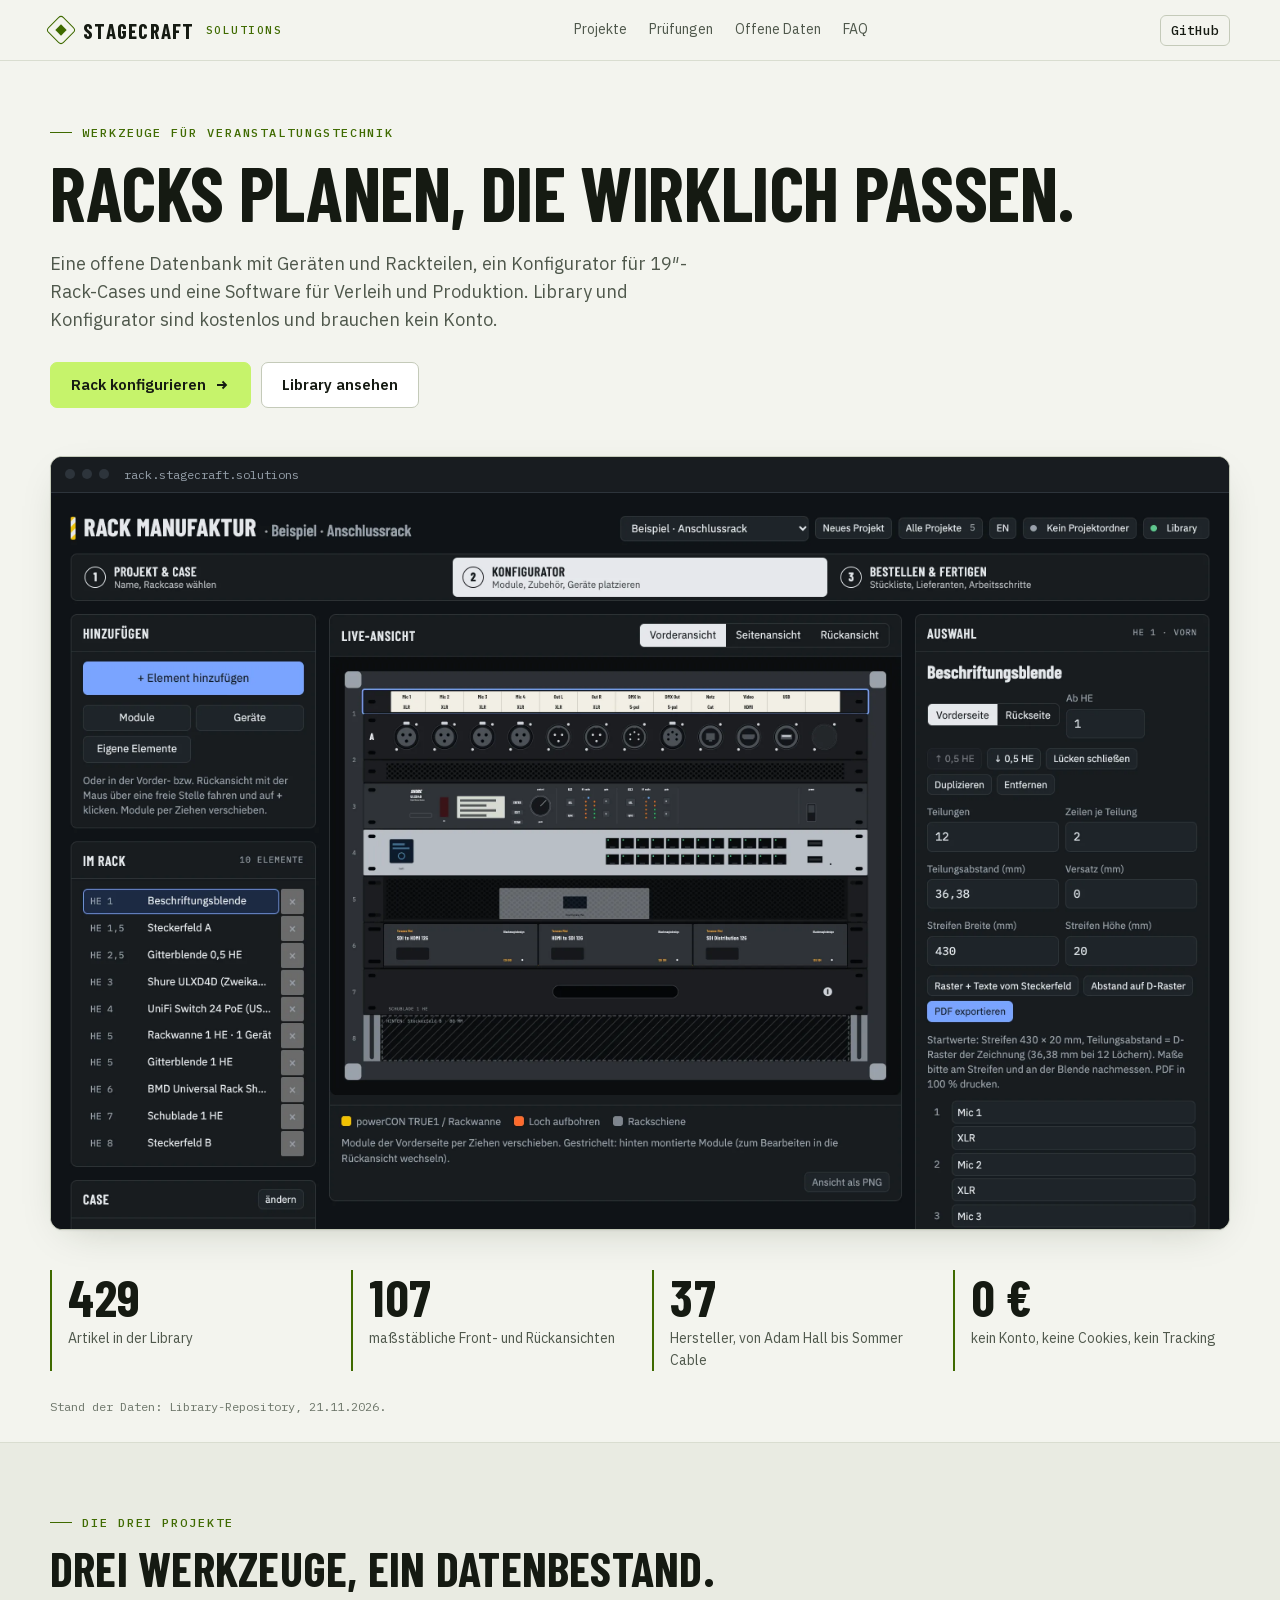
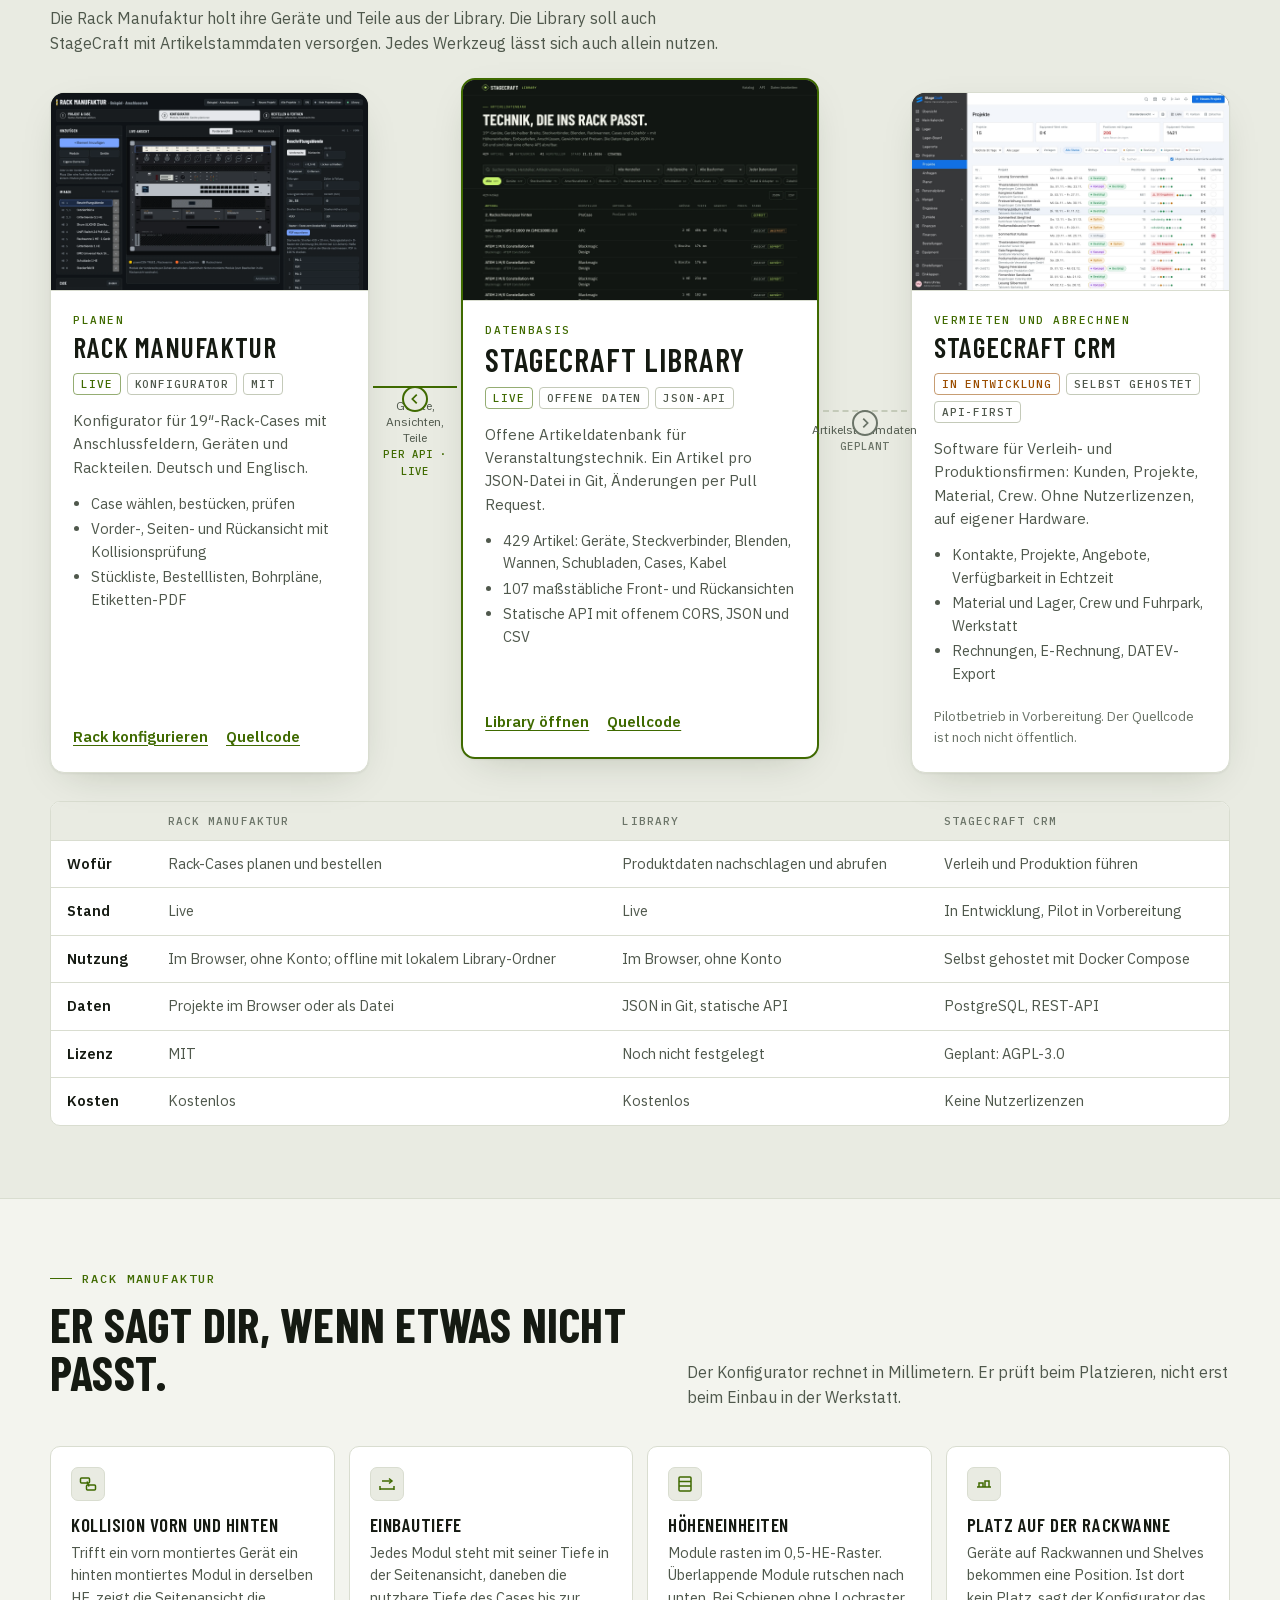
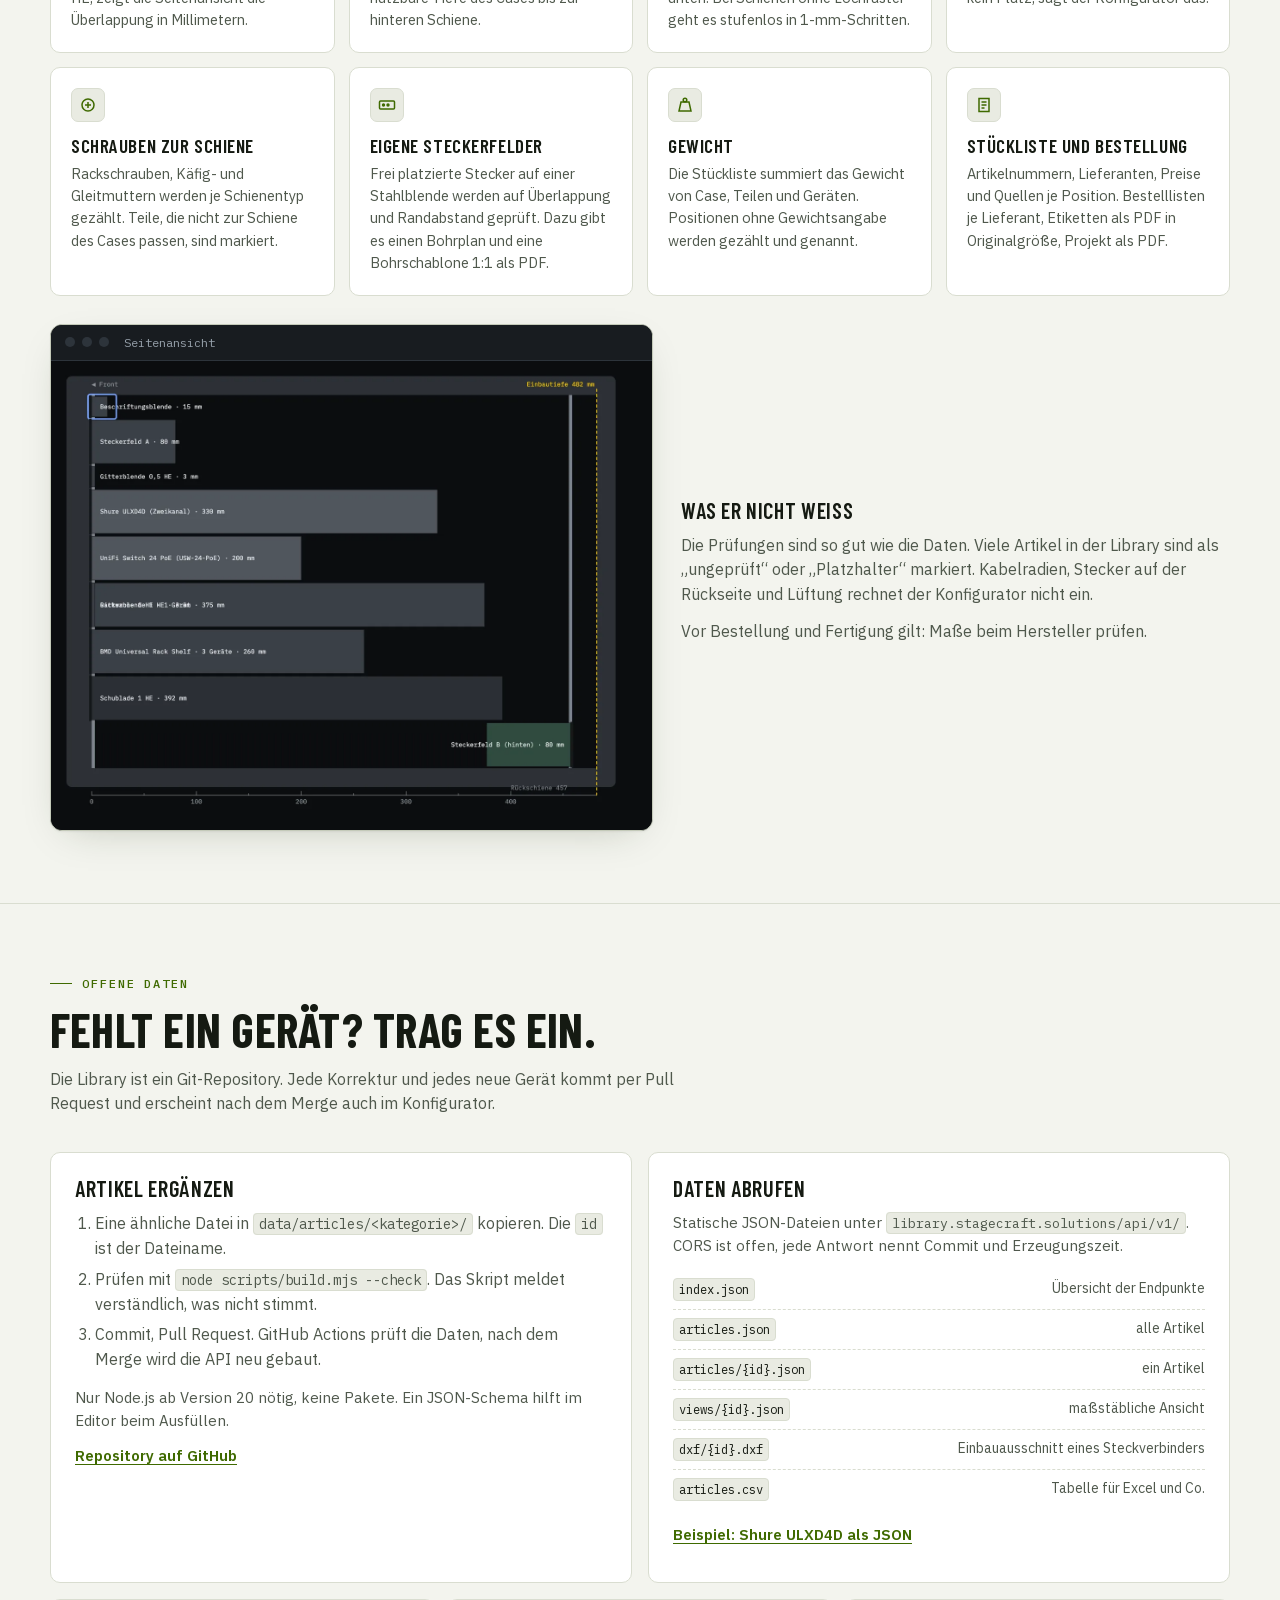
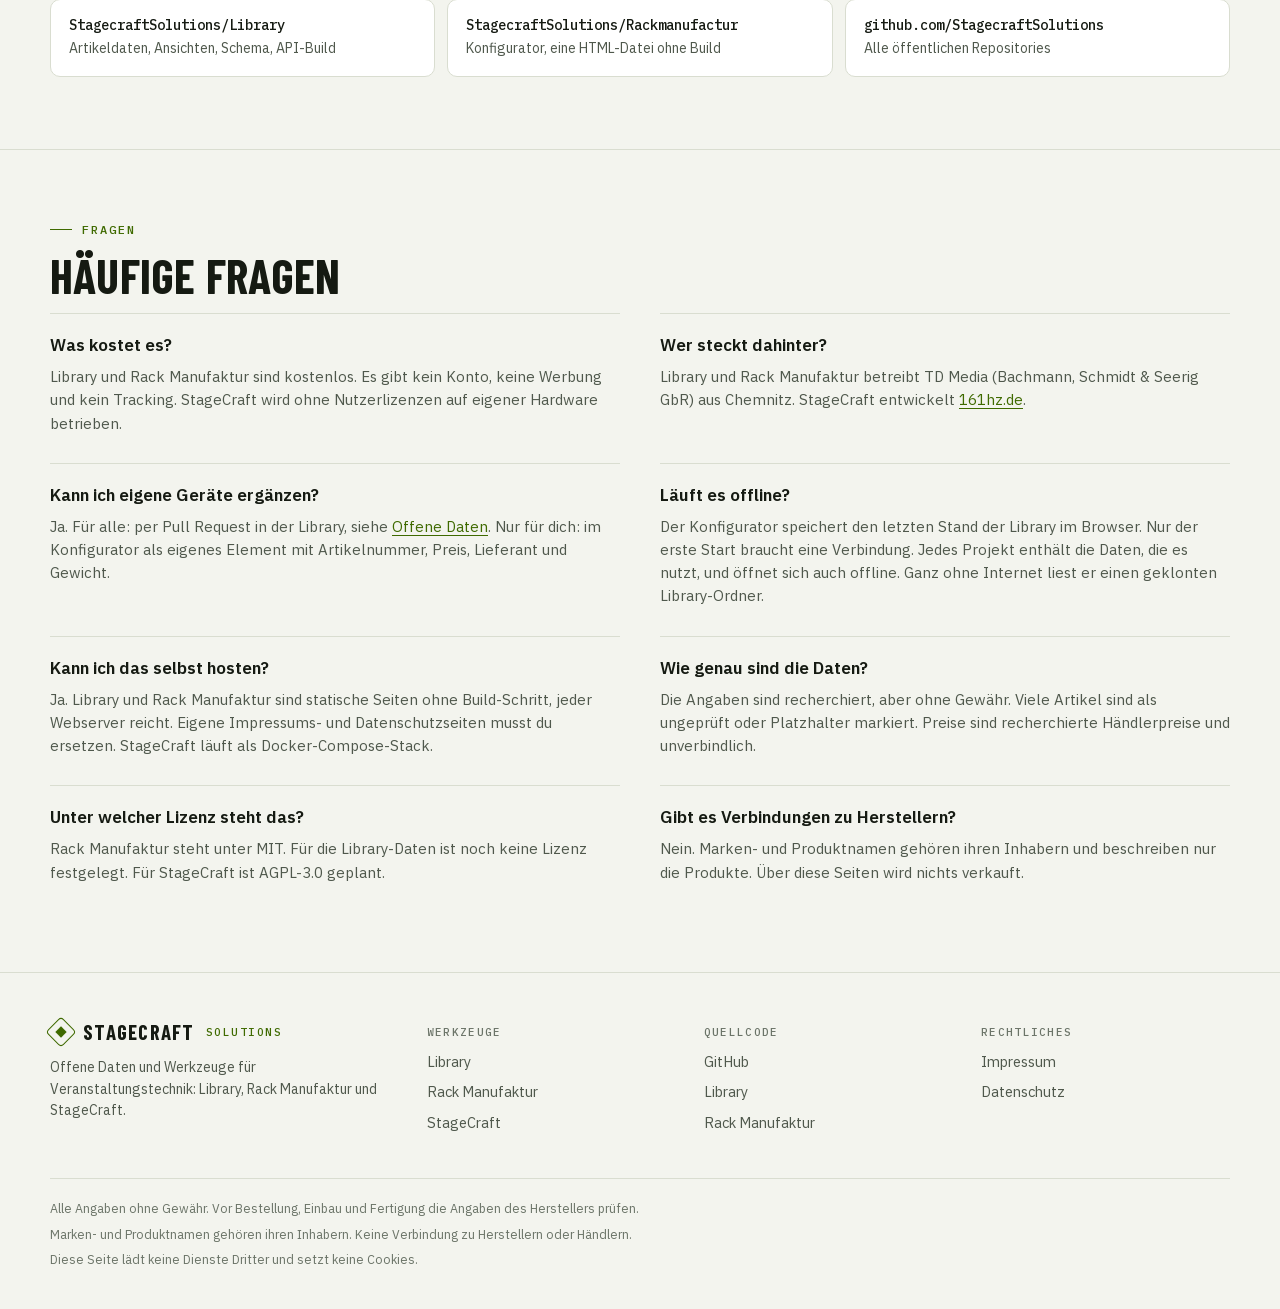
==== public/index.html @ f23de53c "Projekte prominent: Rack Manufaktur → Library → StageCraft CRM Die drei Projekte stehen direkt unter" ====
<!doctype html>
<html lang="de">
<head>
<meta charset="utf-8">
<meta name="viewport" content="width=device-width, initial-scale=1">
<meta name="robots" content="noindex">
<meta name="description" content="Stagecraft Solutions: eine offene Artikeldatenbank für Veranstaltungstechnik, ein Konfigurator für 19″-Rack-Cases und eine Software für Verleih- und Produktionsfirmen.">
<meta name="theme-color" content="#111512" media="(prefers-color-scheme: dark)">
<meta name="theme-color" content="#f3f4ee" media="(prefers-color-scheme: light)">
<title>Stagecraft Solutions</title>
<link rel="icon" href="assets/img/favicon.svg" type="image/svg+xml">
<link rel="stylesheet" href="assets/fonts/fonts.css">
<style>
:root{
  --bg:#f3f4ee;--panel:#ffffff;--panel2:#e9ebe2;--line:#d9ddd0;--line2:#c4cab9;
  --text:#151a12;--muted:#4f584c;--faint:#6b7468;
  --lime:#c6f36b;--lime-ink:#151a12;--accent:#3f6a00;--orange:#9a4d00;--ok:#3f6a00;--blue:#1d5bd0;
  --shadow:0 1px 2px #0000000d,0 12px 40px -18px #1a2a0a40;
  --body:"IBM Plex Sans",system-ui,-apple-system,"Segoe UI",sans-serif;
  --display:"Barlow Condensed","Arial Narrow",Impact,sans-serif;
  --mono:"IBM Plex Mono",ui-monospace,"SF Mono",Menlo,monospace;
  color-scheme:light;
}
@media (prefers-color-scheme:dark){
  :root{
    --bg:#111512;--panel:#181d19;--panel2:#1f261f;--line:#2c352d;--line2:#3a463b;
    --text:#f1f2e9;--muted:#a7b0a4;--faint:#8a9587;
    --accent:#c6f36b;--orange:#f1a35b;--blue:#79a4ff;
    --shadow:0 1px 2px #0000004d,0 20px 60px -24px #000000b3;
    color-scheme:dark;
  }
}
*{box-sizing:border-box}
html{scroll-padding-top:76px;-webkit-text-size-adjust:100%}
body{margin:0;background:var(--bg);color:var(--text);font:16px/1.55 var(--body);-webkit-font-smoothing:antialiased;overflow-x:hidden}
a{color:inherit}
img{max-width:100%;height:auto;display:block}
:focus-visible{outline:2px solid var(--accent);outline-offset:3px;border-radius:3px}
.wrap{width:min(1180px,calc(100% - 32px));margin-inline:auto}
.skip{position:absolute;left:-999px;top:8px;background:var(--lime);color:var(--lime-ink);padding:8px 12px;border-radius:6px;z-index:50}
.skip:focus{left:16px}

/* Kopf */
.top{position:sticky;top:0;z-index:20;background:color-mix(in srgb,var(--bg) 90%,transparent);backdrop-filter:blur(8px);-webkit-backdrop-filter:blur(8px);border-bottom:1px solid var(--line)}
.top .wrap{height:60px;display:flex;align-items:center;justify-content:space-between;gap:16px}
.logo{display:flex;align-items:center;gap:11px;font:700 21px/1 var(--display);letter-spacing:.06em;text-transform:uppercase;text-decoration:none;white-space:nowrap}
.logo small{font:500 11px var(--mono);letter-spacing:.14em;color:var(--accent)}
.mark{width:22px;height:22px;border:1.5px solid var(--accent);display:grid;place-items:center;transform:rotate(45deg);border-radius:4px;flex:none}
.mark:after{content:"";width:8px;height:8px;background:var(--accent)}
.top nav{display:flex;gap:22px;font-size:14px;color:var(--muted)}
.top nav a{text-decoration:none}
.top nav a:hover{color:var(--text)}
.top .gh{font:500 13px var(--mono);border:1px solid var(--line2);border-radius:6px;padding:6px 10px;text-decoration:none;white-space:nowrap}
.top .gh:hover{border-color:var(--accent)}
@media (max-width:900px){.top nav{display:none}}
@media (max-width:420px){.top .logo{font-size:18px;gap:9px}.top .logo small{font-size:10px;letter-spacing:.1em}.top .gh{padding:5px 8px}}

/* Allgemein */
section{padding:72px 0;border-bottom:1px solid var(--line)}
.eyebrow{font:500 12px var(--mono);letter-spacing:.16em;text-transform:uppercase;color:var(--accent);display:flex;align-items:center;gap:10px;margin:0 0 14px}
.eyebrow:before{content:"";width:22px;height:1px;background:currentColor}
h1,h2,h3{font-family:var(--display);text-transform:uppercase;line-height:1;margin:0}
h1{font-weight:700;font-size:clamp(42px,7vw,76px);letter-spacing:-.005em}
h2{font-weight:700;font-size:clamp(32px,4.4vw,48px);letter-spacing:.005em;margin-bottom:14px}
h3{font-weight:600;font-size:22px;letter-spacing:.03em}
.lead{color:var(--muted);font-size:18px;max-width:640px;margin:0}
.sub{color:var(--muted);max-width:680px;margin:0 0 36px}
.btns{display:flex;flex-wrap:wrap;gap:10px;margin-top:28px}
.btn{display:inline-flex;align-items:center;justify-content:center;gap:8px;min-height:46px;padding:0 20px;border-radius:7px;border:1px solid var(--line2);text-decoration:none;font-weight:600;font-size:15px;background:var(--panel)}
.btn:hover{border-color:var(--accent)}
.btn.primary{background:var(--lime);border-color:var(--lime);color:var(--lime-ink)}
.btn.primary:hover{filter:brightness(1.05)}
.btn svg{flex:none}
code,.mono{font-family:var(--mono);font-size:.88em}
code{background:var(--panel2);border:1px solid var(--line);border-radius:4px;padding:1px 5px;overflow-wrap:anywhere}

/* Hero */
.hero{padding:64px 0 0;border-bottom:0}
.hero .lead{margin-top:20px}
.shot{margin:48px 0 0;border:1px solid var(--line2);border-radius:12px;overflow:hidden;background:#101316;box-shadow:var(--shadow)}
.shot .bar{display:flex;align-items:center;gap:7px;padding:10px 14px;background:#181c20;border-bottom:1px solid #2d343b;font:12px var(--mono);color:#97a1ab}
.shot .bar i{width:10px;height:10px;border-radius:50%;background:#2d343b;flex:none}
.shot .bar span{margin-left:8px;overflow:hidden;text-overflow:ellipsis;white-space:nowrap}
figcaption{font-size:13px;color:var(--faint);margin-top:10px}

/* Kennzahlen */
.stats{padding:0;border-bottom:1px solid var(--line)}
.stats ul{list-style:none;margin:0;padding:40px 0;display:grid;grid-template-columns:repeat(4,1fr);gap:24px}
.stats li{border-left:2px solid var(--accent);padding-left:16px}
.stats b{display:block;font:700 clamp(36px,5vw,52px)/1 var(--display);letter-spacing:.01em}
.stats span{display:block;color:var(--muted);font-size:14px;margin-top:6px}
.stats .src{font:12px var(--mono);color:var(--faint);padding-bottom:28px;margin:-12px 0 0}
@media (max-width:760px){.stats ul{grid-template-columns:repeat(2,1fr);gap:28px 20px}}

/* Prüfungen */
.checks-head{display:grid;grid-template-columns:1.1fr 1fr;gap:40px;align-items:end;margin-bottom:36px}
.checks-head .sub{margin:0}
.grid{display:grid;grid-template-columns:repeat(4,1fr);gap:14px}
.card{background:var(--panel);border:1px solid var(--line);border-radius:10px;padding:20px}
.card .ic{width:34px;height:34px;border-radius:7px;background:var(--panel2);border:1px solid var(--line);display:grid;place-items:center;color:var(--accent);margin-bottom:14px}
.card h3{font-size:19px;margin-bottom:8px}
.card p{color:var(--muted);font-size:14.5px;margin:0}
.side{margin-top:28px;display:grid;grid-template-columns:1.1fr 1fr;gap:28px;align-items:center}
.side .shot{margin:0}
.side h3{margin-bottom:12px}
.side p{color:var(--muted);margin:0 0 12px}
@media (max-width:1000px){.grid{grid-template-columns:repeat(2,1fr)}.checks-head,.side{grid-template-columns:1fr;gap:16px}}
@media (max-width:520px){.grid{grid-template-columns:1fr}}

/* Projekte: Rack Manufaktur → Library → StageCraft */
.flowsec{background:var(--panel2)}
.flow{display:grid;grid-template-columns:1fr 92px 1.12fr 92px 1fr;align-items:stretch;margin-top:8px}
.node{background:var(--panel);border:1px solid var(--line);border-radius:14px;overflow:hidden;display:flex;flex-direction:column;box-shadow:var(--shadow)}
.node.hub{border:2px solid var(--accent);transform:translateY(-14px)}
.node .img{aspect-ratio:16/10;background:#101316;border-bottom:1px solid var(--line);overflow:hidden}
.node .img img{width:100%;height:100%;object-fit:cover;object-position:left top}
.node .body{padding:22px 22px 24px;display:flex;flex-direction:column;flex:1}
.node .role{font:500 11px var(--mono);letter-spacing:.14em;text-transform:uppercase;color:var(--accent);margin:0 0 6px}
.node h3{font-size:28px;margin-bottom:12px}
.node.hub h3{font-size:32px}
.tags{display:flex;flex-wrap:wrap;gap:6px;margin-bottom:14px}
.tag{font:500 11px var(--mono);letter-spacing:.08em;text-transform:uppercase;border:1px solid var(--line2);border-radius:4px;padding:3px 7px;color:var(--muted)}
.tag.live{color:var(--ok);border-color:color-mix(in srgb,var(--ok) 55%,transparent)}
.tag.dev{color:var(--orange);border-color:color-mix(in srgb,var(--orange) 55%,transparent)}
.node p{color:var(--muted);margin:0 0 14px;font-size:15px}
.node ul{margin:0 0 18px;padding-left:18px;color:var(--muted);font-size:14.5px}
.node ul li{margin-bottom:3px}
.node .links{margin-top:auto;display:flex;flex-wrap:wrap;gap:8px 18px;font-weight:600;font-size:15px}
.node .links a{color:var(--accent);text-underline-offset:3px}
.node .note{font-size:13.5px;color:var(--faint);margin:auto 0 0}
.link{position:relative;display:flex;flex-direction:column;align-items:center;justify-content:center;gap:10px;padding:0 4px;text-align:center}
.link .line{position:relative;width:100%;height:2px;background:var(--accent);display:grid;place-items:center}
.link.planned .line{background:none;border-top:2px dashed var(--line2)}
.link .line svg{background:var(--panel2);color:var(--accent);border:2px solid currentColor;border-radius:50%;width:26px;height:26px;padding:4px;box-sizing:border-box}
.link.planned .line svg{color:var(--faint);margin-top:-2px}
.link .lbl{font:12px/1.35 var(--body);color:var(--muted)}
.link .lbl b{font:500 10.5px var(--mono);letter-spacing:.1em;text-transform:uppercase;color:var(--accent)}
.link.planned .lbl b{color:var(--faint)}
@media (max-width:1060px){
  .flow{grid-template-columns:1fr;max-width:620px;margin-inline:auto}
  .node.hub{transform:none}
  .link{flex-direction:row;padding:14px 0;gap:14px}
  .link .line{width:2px;height:44px;flex:none}
  .link.planned .line{border-top:0;border-left:2px dashed var(--line2)}
  .link .line svg{transform:rotate(90deg)}
  .link.planned .line svg{margin:0 0 0 -2px}
  .link .lbl br{display:none}
}

/* Vergleich */
.tablewrap{margin-top:28px;overflow-x:auto;border:1px solid var(--line);border-radius:10px;background:var(--panel)}
table{width:100%;border-collapse:collapse;font-size:14.5px;min-width:640px}
th,td{text-align:left;padding:12px 16px;border-bottom:1px solid var(--line);vertical-align:top}
thead th{font:500 11px var(--mono);text-transform:uppercase;letter-spacing:.1em;color:var(--faint);background:var(--panel2)}
tbody th{font-weight:600;white-space:nowrap}
tbody tr:last-child>*{border-bottom:0}
td{color:var(--muted)}

/* Offene Daten */
.open{display:grid;grid-template-columns:1fr 1fr;gap:16px}
.open .card{padding:24px}
.open h3{font-size:22px;margin-bottom:12px}
.open ol{margin:0 0 14px;padding-left:20px;color:var(--muted)}
.open ol li{margin-bottom:6px}
.api{list-style:none;margin:0 0 14px;padding:0;font-size:14px}
.api li{display:flex;gap:12px;justify-content:space-between;border-bottom:1px dashed var(--line);padding:8px 0;flex-wrap:wrap}
.api li:last-child{border-bottom:0}
.api span{color:var(--muted)}
.open .card>p{color:var(--muted);margin:0 0 12px;font-size:15px}
.open a{color:var(--accent);text-underline-offset:3px;font-weight:600}
.repos{margin-top:16px;display:grid;grid-template-columns:repeat(3,1fr);gap:12px}
.repo{display:flex;flex-direction:column;gap:4px;background:var(--panel);border:1px solid var(--line);border-radius:10px;padding:16px 18px;text-decoration:none}
.repo:hover{border-color:var(--accent)}
.repo b{font:500 14px var(--mono);overflow-wrap:anywhere}
.repo span{color:var(--muted);font-size:14px}
@media (max-width:860px){.open,.repos{grid-template-columns:1fr}}

/* FAQ */
.faq{display:grid;grid-template-columns:1fr 1fr;gap:12px 40px}
.faq div{border-top:1px solid var(--line);padding:20px 0 6px}
.faq h3{font:600 17px/1.35 var(--body);text-transform:none;letter-spacing:0;margin-bottom:8px}
.faq p{color:var(--muted);margin:0 0 10px;font-size:15px}
.faq a{color:var(--accent);text-underline-offset:3px}
@media (max-width:760px){.faq{grid-template-columns:1fr}}

/* Fuß */
footer{padding:48px 0 40px}
.foot{display:grid;grid-template-columns:1.4fr 1fr 1fr 1fr;gap:28px}
.foot p{color:var(--muted);font-size:14px;margin:14px 0 0;max-width:340px}
.foot h4{font:500 11px var(--mono);letter-spacing:.12em;text-transform:uppercase;color:var(--faint);margin:4px 0 12px}
.foot ul{list-style:none;margin:0;padding:0;font-size:14.5px}
.foot li{margin-bottom:8px}
.foot ul a{text-decoration:none;color:var(--muted)}
.foot ul a:hover{color:var(--text);text-decoration:underline}
.fine{margin-top:36px;padding-top:20px;border-top:1px solid var(--line);font-size:12.5px;color:var(--faint);display:grid;gap:6px}
.fine p{margin:0}
@media (max-width:760px){.foot{grid-template-columns:1fr 1fr}.foot>div:first-child{grid-column:1/-1}}
</style>
</head>
<body>
<a class="skip" href="#inhalt">Zum Inhalt</a>

<header class="top">
  <div class="wrap">
    <a class="logo" href="./" aria-label="Stagecraft Solutions, Startseite"><span class="mark" aria-hidden="true"></span>Stagecraft <small>Solutions</small></a>
    <nav aria-label="Abschnitte">
      <a href="#projekte">Projekte</a>
      <a href="#pruefungen">Prüfungen</a>
      <a href="#offen">Offene Daten</a>
      <a href="#faq">FAQ</a>
    </nav>
    <a class="gh" href="https://github.com/StagecraftSolutions" rel="noopener">GitHub</a>
  </div>
</header>

<main id="inhalt">

<!-- 1 · Hero -->
<section class="hero" aria-labelledby="hero-h">
  <div class="wrap">
    <p class="eyebrow">Werkzeuge für Veranstaltungstechnik</p>
    <h1 id="hero-h">Racks planen, die wirklich passen.</h1>
    <p class="lead">Eine offene Datenbank mit Geräten und Rackteilen, ein Konfigurator für 19″-Rack-Cases und eine Software für Verleih und Produktion. Library und Konfigurator sind kostenlos und brauchen kein Konto.</p>
    <div class="btns">
      <a class="btn primary" href="https://rack.stagecraft.solutions/">Rack konfigurieren
        <svg width="16" height="16" viewBox="0 0 16 16" aria-hidden="true"><path d="M3 8h9M8.5 4.5 12 8l-3.5 3.5" fill="none" stroke="currentColor" stroke-width="1.8"/></svg></a>
      <a class="btn" href="https://library.stagecraft.solutions/">Library ansehen</a>
    </div>
    <figure class="shot">
      <div class="bar" aria-hidden="true"><i></i><i></i><i></i><span>rack.stagecraft.solutions</span></div>
      <img src="assets/img/rack-manufaktur-konfigurator.webp" width="2880" height="1800"
        alt="Rack Manufaktur im Konfigurator: Vorderansicht eines 8-HE-Racks mit Beschriftungsblende, Steckerfeld mit XLR- und Netzwerkbuchsen, Shure-Funkempfänger, UniFi-Switch, Rackwanne, drei Blackmagic-Konvertern und Schublade. Links die Liste der Elemente, rechts die Einstellungen der Beschriftungsblende.">
    </figure>
  </div>
</section>

<!-- 2 · Kennzahlen -->
<section class="stats" aria-label="Kennzahlen">
  <div class="wrap">
    <ul>
      <li><b>429</b><span>Artikel in der Library</span></li>
      <li><b>107</b><span>maßstäbliche Front- und Rückansichten</span></li>
      <li><b>37</b><span>Hersteller, von Adam Hall bis Sommer Cable</span></li>
      <li><b>0&nbsp;€</b><span>kein Konto, keine Cookies, kein Tracking</span></li>
    </ul>
    <p class="src">Stand der Daten: Library-Repository, 21.11.2026.</p>
  </div>
</section>

<!-- 3 · Die drei Projekte -->
<section id="projekte" class="flowsec" aria-labelledby="pj-h">
  <div class="wrap">
    <p class="eyebrow">Die drei Projekte</p>
    <h2 id="pj-h">Drei Werkzeuge, ein Datenbestand.</h2>
    <p class="sub">Die Rack Manufaktur holt ihre Geräte und Teile aus der Library. Die Library soll auch StageCraft mit Artikelstammdaten versorgen. Jedes Werkzeug lässt sich auch allein nutzen.</p>

    <div class="flow">
      <article class="node">
        <div class="img"><img src="assets/img/rack-manufaktur-konfigurator.webp" width="2880" height="1800" loading="lazy" alt="Rack Manufaktur: Konfigurator mit Vorderansicht eines bestückten Racks."></div>
        <div class="body">
          <p class="role">Planen</p>
          <h3>Rack Manufaktur</h3>
          <div class="tags"><span class="tag live">Live</span><span class="tag">Konfigurator</span><span class="tag">MIT</span></div>
          <p>Konfigurator für 19″-Rack-Cases mit Anschlussfeldern, Geräten und Rackteilen. Deutsch und Englisch.</p>
          <ul>
            <li>Case wählen, bestücken, prüfen</li>
            <li>Vorder-, Seiten- und Rückansicht mit Kollisionsprüfung</li>
            <li>Stückliste, Bestelllisten, Bohrpläne, Etiketten-PDF</li>
          </ul>
          <div class="links"><a href="https://rack.stagecraft.solutions/">Rack konfigurieren</a><a href="https://github.com/StagecraftSolutions/Rackmanufactur" rel="noopener">Quellcode</a></div>
        </div>
      </article>

      <div class="link live" aria-label="Verbindung: Library liefert Geräte, Ansichten und Teile per API an die Rack Manufaktur, live">
        <span class="line" aria-hidden="true"><svg viewBox="0 0 16 16" width="14" height="14"><path d="M10 3 5 8l5 5" fill="none" stroke="currentColor" stroke-width="2"/></svg></span>
        <span class="lbl">Geräte, Ansichten, Teile<br><b>per API · live</b></span>
      </div>

      <article class="node hub">
        <div class="img"><img src="assets/img/library-katalog.webp" width="2880" height="1800" loading="lazy" alt="Katalogseite der Stagecraft Library mit Suchfeld, Filtern nach Hersteller und Kategorie und einer Tabelle mit Artikeln, Maßen und Prüfstatus."></div>
        <div class="body">
          <p class="role">Datenbasis</p>
          <h3>Stagecraft Library</h3>
          <div class="tags"><span class="tag live">Live</span><span class="tag">Offene Daten</span><span class="tag">JSON-API</span></div>
          <p>Offene Artikeldatenbank für Veranstaltungstechnik. Ein Artikel pro JSON-Datei in Git, Änderungen per Pull Request.</p>
          <ul>
            <li>429 Artikel: Geräte, Steckverbinder, Blenden, Wannen, Schubladen, Cases, Kabel</li>
            <li>107 maßstäbliche Front- und Rückansichten</li>
            <li>Statische API mit offenem CORS, JSON und CSV</li>
          </ul>
          <div class="links"><a href="https://library.stagecraft.solutions/">Library öffnen</a><a href="https://github.com/StagecraftSolutions/Library" rel="noopener">Quellcode</a></div>
        </div>
      </article>

      <div class="link planned" aria-label="Verbindung: Library soll StageCraft mit Artikelstammdaten versorgen, geplant">
        <span class="line" aria-hidden="true"><svg viewBox="0 0 16 16" width="14" height="14"><path d="M6 3l5 5-5 5" fill="none" stroke="currentColor" stroke-width="2"/></svg></span>
        <span class="lbl">Artikelstammdaten<br><b>geplant</b></span>
      </div>

      <article class="node" id="stagecraft">
        <div class="img"><img src="assets/img/stagecraft-projekte.jpg" width="1440" height="900" loading="lazy" alt="StageCraft: Projektliste mit Status, Zeitraum, Fortschritt in sechs Bereichen und Engpass-Hinweisen."></div>
        <div class="body">
          <p class="role">Vermieten und abrechnen</p>
          <h3>StageCraft CRM</h3>
          <div class="tags"><span class="tag dev">In Entwicklung</span><span class="tag">Selbst gehostet</span><span class="tag">API-first</span></div>
          <p>Software für Verleih- und Produktionsfirmen: Kunden, Projekte, Material, Crew. Ohne Nutzerlizenzen, auf eigener Hardware.</p>
          <ul>
            <li>Kontakte, Projekte, Angebote, Verfügbarkeit in Echtzeit</li>
            <li>Material und Lager, Crew und Fuhrpark, Werkstatt</li>
            <li>Rechnungen, E-Rechnung, DATEV-Export</li>
          </ul>
          <p class="note">Pilotbetrieb in Vorbereitung. Der Quellcode ist noch nicht öffentlich.</p>
        </div>
      </article>
    </div>

    <div class="tablewrap">
      <table>
        <caption class="sr" style="position:absolute;left:-9999px">Die drei Projekte im Vergleich</caption>
        <thead><tr><th scope="col"></th><th scope="col">Rack Manufaktur</th><th scope="col">Library</th><th scope="col">StageCraft CRM</th></tr></thead>
        <tbody>
          <tr><th scope="row">Wofür</th><td>Rack-Cases planen und bestellen</td><td>Produktdaten nachschlagen und abrufen</td><td>Verleih und Produktion führen</td></tr>
          <tr><th scope="row">Stand</th><td>Live</td><td>Live</td><td>In Entwicklung, Pilot in Vorbereitung</td></tr>
          <tr><th scope="row">Nutzung</th><td>Im Browser, ohne Konto; offline mit lokalem Library-Ordner</td><td>Im Browser, ohne Konto</td><td>Selbst gehostet mit Docker Compose</td></tr>
          <tr><th scope="row">Daten</th><td>Projekte im Browser oder als Datei</td><td>JSON in Git, statische API</td><td>PostgreSQL, REST-API</td></tr>
          <tr><th scope="row">Lizenz</th><td>MIT</td><td>Noch nicht festgelegt</td><td>Geplant: AGPL-3.0</td></tr>
          <tr><th scope="row">Kosten</th><td>Kostenlos</td><td>Kostenlos</td><td>Keine Nutzerlizenzen</td></tr>
        </tbody>
      </table>
    </div>
  </div>
</section>


<!-- 4 · Prüfungen -->
<section id="pruefungen" aria-labelledby="pr-h">
  <div class="wrap">
    <div class="checks-head">
      <div>
        <p class="eyebrow">Rack Manufaktur</p>
        <h2 id="pr-h">Er sagt dir, wenn etwas nicht passt.</h2>
      </div>
      <p class="sub">Der Konfigurator rechnet in Millimetern. Er prüft beim Platzieren, nicht erst beim Einbau in der Werkstatt.</p>
    </div>
    <div class="grid">
      <article class="card">
        <div class="ic" aria-hidden="true"><svg width="18" height="18" viewBox="0 0 18 18"><rect x="1.5" y="3" width="9" height="5" rx="1" fill="none" stroke="currentColor" stroke-width="1.5"/><rect x="7.5" y="10" width="9" height="5" rx="1" fill="none" stroke="currentColor" stroke-width="1.5"/><path d="M8 6.5 10 11.5" stroke="currentColor" stroke-width="1.5"/></svg></div>
        <h3>Kollision vorn und hinten</h3>
        <p>Trifft ein vorn montiertes Gerät ein hinten montiertes Modul in derselben HE, zeigt die Seitenansicht die Überlappung in Millimetern.</p>
      </article>
      <article class="card">
        <div class="ic" aria-hidden="true"><svg width="18" height="18" viewBox="0 0 18 18"><path d="M2 14h14M2 11V15M16 11v4M4 6h10" stroke="currentColor" stroke-width="1.5" fill="none"/><path d="M11 3.5 14 6l-3 2.5" fill="none" stroke="currentColor" stroke-width="1.5"/></svg></div>
        <h3>Einbautiefe</h3>
        <p>Jedes Modul steht mit seiner Tiefe in der Seitenansicht, daneben die nutzbare Tiefe des Cases bis zur hinteren Schiene.</p>
      </article>
      <article class="card">
        <div class="ic" aria-hidden="true"><svg width="18" height="18" viewBox="0 0 18 18"><rect x="3" y="2" width="12" height="14" rx="1" fill="none" stroke="currentColor" stroke-width="1.5"/><path d="M3 6.5h12M3 11h12" stroke="currentColor" stroke-width="1.5"/></svg></div>
        <h3>Höheneinheiten</h3>
        <p>Module rasten im 0,5-HE-Raster. Überlappende Module rutschen nach unten. Bei Schienen ohne Lochraster geht es stufenlos in 1-mm-Schritten.</p>
      </article>
      <article class="card">
        <div class="ic" aria-hidden="true"><svg width="18" height="18" viewBox="0 0 18 18"><path d="M2 12h14M4 12V8h4v4M10 12V6h4v6" fill="none" stroke="currentColor" stroke-width="1.5"/></svg></div>
        <h3>Platz auf der Rackwanne</h3>
        <p>Geräte auf Rackwannen und Shelves bekommen eine Position. Ist dort kein Platz, sagt der Konfigurator das.</p>
      </article>
      <article class="card">
        <div class="ic" aria-hidden="true"><svg width="18" height="18" viewBox="0 0 18 18"><circle cx="9" cy="9" r="6" fill="none" stroke="currentColor" stroke-width="1.5"/><path d="M6 9h6M9 6v6" stroke="currentColor" stroke-width="1.5"/></svg></div>
        <h3>Schrauben zur Schiene</h3>
        <p>Rackschrauben, Käfig- und Gleitmuttern werden je Schienentyp gezählt. Teile, die nicht zur Schiene des Cases passen, sind markiert.</p>
      </article>
      <article class="card">
        <div class="ic" aria-hidden="true"><svg width="18" height="18" viewBox="0 0 18 18"><rect x="1.5" y="5" width="15" height="8" rx="1" fill="none" stroke="currentColor" stroke-width="1.5"/><circle cx="5.5" cy="9" r="1.7" fill="currentColor"/><circle cx="10" cy="9" r="1.7" fill="currentColor"/></svg></div>
        <h3>Eigene Steckerfelder</h3>
        <p>Frei platzierte Stecker auf einer Stahlblende werden auf Überlappung und Randabstand geprüft. Dazu gibt es einen Bohrplan und eine Bohrschablone 1:1 als PDF.</p>
      </article>
      <article class="card">
        <div class="ic" aria-hidden="true"><svg width="18" height="18" viewBox="0 0 18 18"><path d="M5 6h8l2 9H3z" fill="none" stroke="currentColor" stroke-width="1.5"/><circle cx="9" cy="4" r="1.8" fill="none" stroke="currentColor" stroke-width="1.5"/></svg></div>
        <h3>Gewicht</h3>
        <p>Die Stückliste summiert das Gewicht von Case, Teilen und Geräten. Positionen ohne Gewichtsangabe werden gezählt und genannt.</p>
      </article>
      <article class="card">
        <div class="ic" aria-hidden="true"><svg width="18" height="18" viewBox="0 0 18 18"><path d="M4 2.5h10v13H4z" fill="none" stroke="currentColor" stroke-width="1.5"/><path d="M6.5 6h5M6.5 9h5M6.5 12h3" stroke="currentColor" stroke-width="1.5"/></svg></div>
        <h3>Stückliste und Bestellung</h3>
        <p>Artikelnummern, Lieferanten, Preise und Quellen je Position. Bestelllisten je Lieferant, Etiketten als PDF in Originalgröße, Projekt als PDF.</p>
      </article>
    </div>
    <div class="side">
      <figure class="shot">
        <div class="bar" aria-hidden="true"><i></i><i></i><i></i><span>Seitenansicht</span></div>
        <img src="assets/img/rack-manufaktur-seitenansicht.webp" width="1396" height="1088" loading="lazy"
          alt="Seitenansicht in der Rack Manufaktur: jedes Modul als Balken mit seiner Einbautiefe in Millimetern, zum Beispiel Shure ULXD4D 330 mm und Schublade 392 mm. Rechts die Rückschiene bei 457 mm, die Einbautiefe von 482 mm und ein hinten montiertes Steckerfeld mit 80 mm.">
      </figure>
      <div>
        <h3>Was er nicht weiß</h3>
        <p>Die Prüfungen sind so gut wie die Daten. Viele Artikel in der Library sind als „ungeprüft“ oder „Platzhalter“ markiert. Kabelradien, Stecker auf der Rückseite und Lüftung rechnet der Konfigurator nicht ein.</p>
        <p>Vor Bestellung und Fertigung gilt: Maße beim Hersteller prüfen.</p>
      </div>
    </div>
  </div>
</section>

<!-- 6 · Offene Daten / Mitmachen -->
<section id="offen" aria-labelledby="of-h">
  <div class="wrap">
    <p class="eyebrow">Offene Daten</p>
    <h2 id="of-h">Fehlt ein Gerät? Trag es ein.</h2>
    <p class="sub">Die Library ist ein Git-Repository. Jede Korrektur und jedes neue Gerät kommt per Pull Request und erscheint nach dem Merge auch im Konfigurator.</p>
    <div class="open">
      <div class="card">
        <h3>Artikel ergänzen</h3>
        <ol>
          <li>Eine ähnliche Datei in <code>data/articles/&lt;kategorie&gt;/</code> kopieren. Die <code>id</code> ist der Dateiname.</li>
          <li>Prüfen mit <code>node scripts/build.mjs --check</code>. Das Skript meldet verständlich, was nicht stimmt.</li>
          <li>Commit, Pull Request. GitHub Actions prüft die Daten, nach dem Merge wird die API neu gebaut.</li>
        </ol>
        <p>Nur Node.js ab Version 20 nötig, keine Pakete. Ein JSON-Schema hilft im Editor beim Ausfüllen.</p>
        <p><a href="https://github.com/StagecraftSolutions/Library" rel="noopener">Repository auf GitHub</a></p>
      </div>
      <div class="card">
        <h3>Daten abrufen</h3>
        <p>Statische JSON-Dateien unter <code>library.stagecraft.solutions/api/v1/</code>. CORS ist offen, jede Antwort nennt Commit und Erzeugungszeit.</p>
        <ul class="api">
          <li><code>index.json</code><span>Übersicht der Endpunkte</span></li>
          <li><code>articles.json</code><span>alle Artikel</span></li>
          <li><code>articles/{id}.json</code><span>ein Artikel</span></li>
          <li><code>views/{id}.json</code><span>maßstäbliche Ansicht</span></li>
          <li><code>dxf/{id}.dxf</code><span>Einbauausschnitt eines Steckverbinders</span></li>
          <li><code>articles.csv</code><span>Tabelle für Excel und Co.</span></li>
        </ul>
        <p><a href="https://library.stagecraft.solutions/api/v1/articles/ulxd4d.json">Beispiel: Shure ULXD4D als JSON</a></p>
      </div>
    </div>
    <div class="repos">
      <a class="repo" href="https://github.com/StagecraftSolutions/Library" rel="noopener"><b>StagecraftSolutions/Library</b><span>Artikeldaten, Ansichten, Schema, API-Build</span></a>
      <a class="repo" href="https://github.com/StagecraftSolutions/Rackmanufactur" rel="noopener"><b>StagecraftSolutions/Rackmanufactur</b><span>Konfigurator, eine HTML-Datei ohne Build</span></a>
      <a class="repo" href="https://github.com/StagecraftSolutions" rel="noopener"><b>github.com/StagecraftSolutions</b><span>Alle öffentlichen Repositories</span></a>
    </div>
  </div>
</section>

<!-- 7 · FAQ -->
<section id="faq" aria-labelledby="faq-h">
  <div class="wrap">
    <p class="eyebrow">Fragen</p>
    <h2 id="faq-h">Häufige Fragen</h2>
    <div class="faq">
      <div>
        <h3>Was kostet es?</h3>
        <p>Library und Rack Manufaktur sind kostenlos. Es gibt kein Konto, keine Werbung und kein Tracking. StageCraft wird ohne Nutzerlizenzen auf eigener Hardware betrieben.</p>
      </div>
      <div>
        <h3>Wer steckt dahinter?</h3>
        <p>Library und Rack Manufaktur betreibt TD Media (Bachmann, Schmidt &amp; Seerig GbR) aus Chemnitz. StageCraft entwickelt <a href="https://161hz.de" rel="noopener">161hz.de</a>.</p>
      </div>
      <div>
        <h3>Kann ich eigene Geräte ergänzen?</h3>
        <p>Ja. Für alle: per Pull Request in der Library, siehe <a href="#offen">Offene Daten</a>. Nur für dich: im Konfigurator als eigenes Element mit Artikelnummer, Preis, Lieferant und Gewicht.</p>
      </div>
      <div>
        <h3>Läuft es offline?</h3>
        <p>Der Konfigurator speichert den letzten Stand der Library im Browser. Nur der erste Start braucht eine Verbindung. Jedes Projekt enthält die Daten, die es nutzt, und öffnet sich auch offline. Ganz ohne Internet liest er einen geklonten Library-Ordner.</p>
      </div>
      <div>
        <h3>Kann ich das selbst hosten?</h3>
        <p>Ja. Library und Rack Manufaktur sind statische Seiten ohne Build-Schritt, jeder Webserver reicht. Eigene Impressums- und Datenschutzseiten musst du ersetzen. StageCraft läuft als Docker-Compose-Stack.</p>
      </div>
      <div>
        <h3>Wie genau sind die Daten?</h3>
        <p>Die Angaben sind recherchiert, aber ohne Gewähr. Viele Artikel sind als ungeprüft oder Platzhalter markiert. Preise sind recherchierte Händlerpreise und unverbindlich.</p>
      </div>
      <div>
        <h3>Unter welcher Lizenz steht das?</h3>
        <p>Rack Manufaktur steht unter MIT. Für die Library-Daten ist noch keine Lizenz festgelegt. Für StageCraft ist AGPL-3.0 geplant.</p>
      </div>
      <div>
        <h3>Gibt es Verbindungen zu Herstellern?</h3>
        <p>Nein. Marken- und Produktnamen gehören ihren Inhabern und beschreiben nur die Produkte. Über diese Seiten wird nichts verkauft.</p>
      </div>
    </div>
  </div>
</section>

</main>

<!-- 8 · Footer -->
<footer>
  <div class="wrap">
    <div class="foot">
      <div>
        <a class="logo" href="./"><span class="mark" aria-hidden="true"></span>Stagecraft <small>Solutions</small></a>
        <p>Offene Daten und Werkzeuge für Veranstaltungstechnik: Library, Rack Manufaktur und StageCraft.</p>
      </div>
      <div>
        <h4>Werkzeuge</h4>
        <ul>
          <li><a href="https://library.stagecraft.solutions/">Library</a></li>
          <li><a href="https://rack.stagecraft.solutions/">Rack Manufaktur</a></li>
          <li><a href="#stagecraft">StageCraft</a></li>
        </ul>
      </div>
      <div>
        <h4>Quellcode</h4>
        <ul>
          <li><a href="https://github.com/StagecraftSolutions" rel="noopener">GitHub</a></li>
          <li><a href="https://github.com/StagecraftSolutions/Library" rel="noopener">Library</a></li>
          <li><a href="https://github.com/StagecraftSolutions/Rackmanufactur" rel="noopener">Rack Manufaktur</a></li>
        </ul>
      </div>
      <div>
        <h4>Rechtliches</h4>
        <ul>
          <li><a href="impressum.html">Impressum</a></li>
          <li><a href="datenschutz.html">Datenschutz</a></li>
        </ul>
      </div>
    </div>
    <div class="fine">
      <p>Alle Angaben ohne Gewähr. Vor Bestellung, Einbau und Fertigung die Angaben des Herstellers prüfen.</p>
      <p>Marken- und Produktnamen gehören ihren Inhabern. Keine Verbindung zu Herstellern oder Händlern.</p>
      <p>Diese Seite lädt keine Dienste Dritter und setzt keine Cookies.</p>
    </div>
  </div>
</footer>
</body>
</html>
---- public/assets/fonts/fonts.css ----
/* Lokal eingebundene Schriften (SIL Open Font License 1.1, siehe LICENSES.md) */
/* Barlow Condensed 500 latin-ext */
@font-face {
  font-family: 'Barlow Condensed';
  font-style: normal;
  font-weight: 500;
  font-display: swap;
  src: url(barlow-condensed-500-latin-ext.woff2) format('woff2');
  unicode-range: U+0100-02BA, U+02BD-02C5, U+02C7-02CC, U+02CE-02D7, U+02DD-02FF, U+0304, U+0308, U+0329, U+1D00-1DBF, U+1E00-1E9F, U+1EF2-1EFF, U+2020, U+20A0-20AB, U+20AD-20C4, U+2113, U+2C60-2C7F, U+A720-A7FF;
}
/* Barlow Condensed 500 latin */
@font-face {
  font-family: 'Barlow Condensed';
  font-style: normal;
  font-weight: 500;
  font-display: swap;
  src: url(barlow-condensed-500-latin.woff2) format('woff2');
  unicode-range: U+0000-00FF, U+0131, U+0152-0153, U+02BB-02BC, U+02C6, U+02DA, U+02DC, U+0304, U+0308, U+0329, U+2000-206F, U+20AC, U+2122, U+2191, U+2193, U+2212, U+2215, U+FEFF, U+FFFD;
}
/* Barlow Condensed 600 latin-ext */
@font-face {
  font-family: 'Barlow Condensed';
  font-style: normal;
  font-weight: 600;
  font-display: swap;
  src: url(barlow-condensed-600-latin-ext.woff2) format('woff2');
  unicode-range: U+0100-02BA, U+02BD-02C5, U+02C7-02CC, U+02CE-02D7, U+02DD-02FF, U+0304, U+0308, U+0329, U+1D00-1DBF, U+1E00-1E9F, U+1EF2-1EFF, U+2020, U+20A0-20AB, U+20AD-20C4, U+2113, U+2C60-2C7F, U+A720-A7FF;
}
/* Barlow Condensed 600 latin */
@font-face {
  font-family: 'Barlow Condensed';
  font-style: normal;
  font-weight: 600;
  font-display: swap;
  src: url(barlow-condensed-600-latin.woff2) format('woff2');
  unicode-range: U+0000-00FF, U+0131, U+0152-0153, U+02BB-02BC, U+02C6, U+02DA, U+02DC, U+0304, U+0308, U+0329, U+2000-206F, U+20AC, U+2122, U+2191, U+2193, U+2212, U+2215, U+FEFF, U+FFFD;
}
/* Barlow Condensed 700 latin-ext */
@font-face {
  font-family: 'Barlow Condensed';
  font-style: normal;
  font-weight: 700;
  font-display: swap;
  src: url(barlow-condensed-700-latin-ext.woff2) format('woff2');
  unicode-range: U+0100-02BA, U+02BD-02C5, U+02C7-02CC, U+02CE-02D7, U+02DD-02FF, U+0304, U+0308, U+0329, U+1D00-1DBF, U+1E00-1E9F, U+1EF2-1EFF, U+2020, U+20A0-20AB, U+20AD-20C4, U+2113, U+2C60-2C7F, U+A720-A7FF;
}
/* Barlow Condensed 700 latin */
@font-face {
  font-family: 'Barlow Condensed';
  font-style: normal;
  font-weight: 700;
  font-display: swap;
  src: url(barlow-condensed-700-latin.woff2) format('woff2');
  unicode-range: U+0000-00FF, U+0131, U+0152-0153, U+02BB-02BC, U+02C6, U+02DA, U+02DC, U+0304, U+0308, U+0329, U+2000-206F, U+20AC, U+2122, U+2191, U+2193, U+2212, U+2215, U+FEFF, U+FFFD;
}
/* IBM Plex Mono 400 latin-ext */
@font-face {
  font-family: 'IBM Plex Mono';
  font-style: normal;
  font-weight: 400;
  font-display: swap;
  src: url(ibm-plex-mono-400-latin-ext.woff2) format('woff2');
  unicode-range: U+0100-02BA, U+02BD-02C5, U+02C7-02CC, U+02CE-02D7, U+02DD-02FF, U+0304, U+0308, U+0329, U+1D00-1DBF, U+1E00-1E9F, U+1EF2-1EFF, U+2020, U+20A0-20AB, U+20AD-20C4, U+2113, U+2C60-2C7F, U+A720-A7FF;
}
/* IBM Plex Mono 400 latin */
@font-face {
  font-family: 'IBM Plex Mono';
  font-style: normal;
  font-weight: 400;
  font-display: swap;
  src: url(ibm-plex-mono-400-latin.woff2) format('woff2');
  unicode-range: U+0000-00FF, U+0131, U+0152-0153, U+02BB-02BC, U+02C6, U+02DA, U+02DC, U+0304, U+0308, U+0329, U+2000-206F, U+20AC, U+2122, U+2191, U+2193, U+2212, U+2215, U+FEFF, U+FFFD;
}
/* IBM Plex Mono 500 latin-ext */
@font-face {
  font-family: 'IBM Plex Mono';
  font-style: normal;
  font-weight: 500;
  font-display: swap;
  src: url(ibm-plex-mono-500-latin-ext.woff2) format('woff2');
  unicode-range: U+0100-02BA, U+02BD-02C5, U+02C7-02CC, U+02CE-02D7, U+02DD-02FF, U+0304, U+0308, U+0329, U+1D00-1DBF, U+1E00-1E9F, U+1EF2-1EFF, U+2020, U+20A0-20AB, U+20AD-20C4, U+2113, U+2C60-2C7F, U+A720-A7FF;
}
/* IBM Plex Mono 500 latin */
@font-face {
  font-family: 'IBM Plex Mono';
  font-style: normal;
  font-weight: 500;
  font-display: swap;
  src: url(ibm-plex-mono-500-latin.woff2) format('woff2');
  unicode-range: U+0000-00FF, U+0131, U+0152-0153, U+02BB-02BC, U+02C6, U+02DA, U+02DC, U+0304, U+0308, U+0329, U+2000-206F, U+20AC, U+2122, U+2191, U+2193, U+2212, U+2215, U+FEFF, U+FFFD;
}
/* IBM Plex Sans 400 latin-ext */
@font-face {
  font-family: 'IBM Plex Sans';
  font-style: normal;
  font-weight: 400;
  font-stretch: 100%;
  font-display: swap;
  src: url(ibm-plex-sans-400-latin-ext.woff2) format('woff2');
  unicode-range: U+0100-02BA, U+02BD-02C5, U+02C7-02CC, U+02CE-02D7, U+02DD-02FF, U+0304, U+0308, U+0329, U+1D00-1DBF, U+1E00-1E9F, U+1EF2-1EFF, U+2020, U+20A0-20AB, U+20AD-20C4, U+2113, U+2C60-2C7F, U+A720-A7FF;
}
/* IBM Plex Sans 400 latin */
@font-face {
  font-family: 'IBM Plex Sans';
  font-style: normal;
  font-weight: 400;
  font-stretch: 100%;
  font-display: swap;
  src: url(ibm-plex-sans-400-latin.woff2) format('woff2');
  unicode-range: U+0000-00FF, U+0131, U+0152-0153, U+02BB-02BC, U+02C6, U+02DA, U+02DC, U+0304, U+0308, U+0329, U+2000-206F, U+20AC, U+2122, U+2191, U+2193, U+2212, U+2215, U+FEFF, U+FFFD;
}
/* IBM Plex Sans 500 latin-ext */
@font-face {
  font-family: 'IBM Plex Sans';
  font-style: normal;
  font-weight: 500;
  font-stretch: 100%;
  font-display: swap;
  src: url(ibm-plex-sans-500-latin-ext.woff2) format('woff2');
  unicode-range: U+0100-02BA, U+02BD-02C5, U+02C7-02CC, U+02CE-02D7, U+02DD-02FF, U+0304, U+0308, U+0329, U+1D00-1DBF, U+1E00-1E9F, U+1EF2-1EFF, U+2020, U+20A0-20AB, U+20AD-20C4, U+2113, U+2C60-2C7F, U+A720-A7FF;
}
/* IBM Plex Sans 500 latin */
@font-face {
  font-family: 'IBM Plex Sans';
  font-style: normal;
  font-weight: 500;
  font-stretch: 100%;
  font-display: swap;
  src: url(ibm-plex-sans-500-latin.woff2) format('woff2');
  unicode-range: U+0000-00FF, U+0131, U+0152-0153, U+02BB-02BC, U+02C6, U+02DA, U+02DC, U+0304, U+0308, U+0329, U+2000-206F, U+20AC, U+2122, U+2191, U+2193, U+2212, U+2215, U+FEFF, U+FFFD;
}
/* IBM Plex Sans 600 latin-ext */
@font-face {
  font-family: 'IBM Plex Sans';
  font-style: normal;
  font-weight: 600;
  font-stretch: 100%;
  font-display: swap;
  src: url(ibm-plex-sans-600-latin-ext.woff2) format('woff2');
  unicode-range: U+0100-02BA, U+02BD-02C5, U+02C7-02CC, U+02CE-02D7, U+02DD-02FF, U+0304, U+0308, U+0329, U+1D00-1DBF, U+1E00-1E9F, U+1EF2-1EFF, U+2020, U+20A0-20AB, U+20AD-20C4, U+2113, U+2C60-2C7F, U+A720-A7FF;
}
/* IBM Plex Sans 600 latin */
@font-face {
  font-family: 'IBM Plex Sans';
  font-style: normal;
  font-weight: 600;
  font-stretch: 100%;
  font-display: swap;
  src: url(ibm-plex-sans-600-latin.woff2) format('woff2');
  unicode-range: U+0000-00FF, U+0131, U+0152-0153, U+02BB-02BC, U+02C6, U+02DA, U+02DC, U+0304, U+0308, U+0329, U+2000-206F, U+20AC, U+2122, U+2191, U+2193, U+2212, U+2215, U+FEFF, U+FFFD;
}
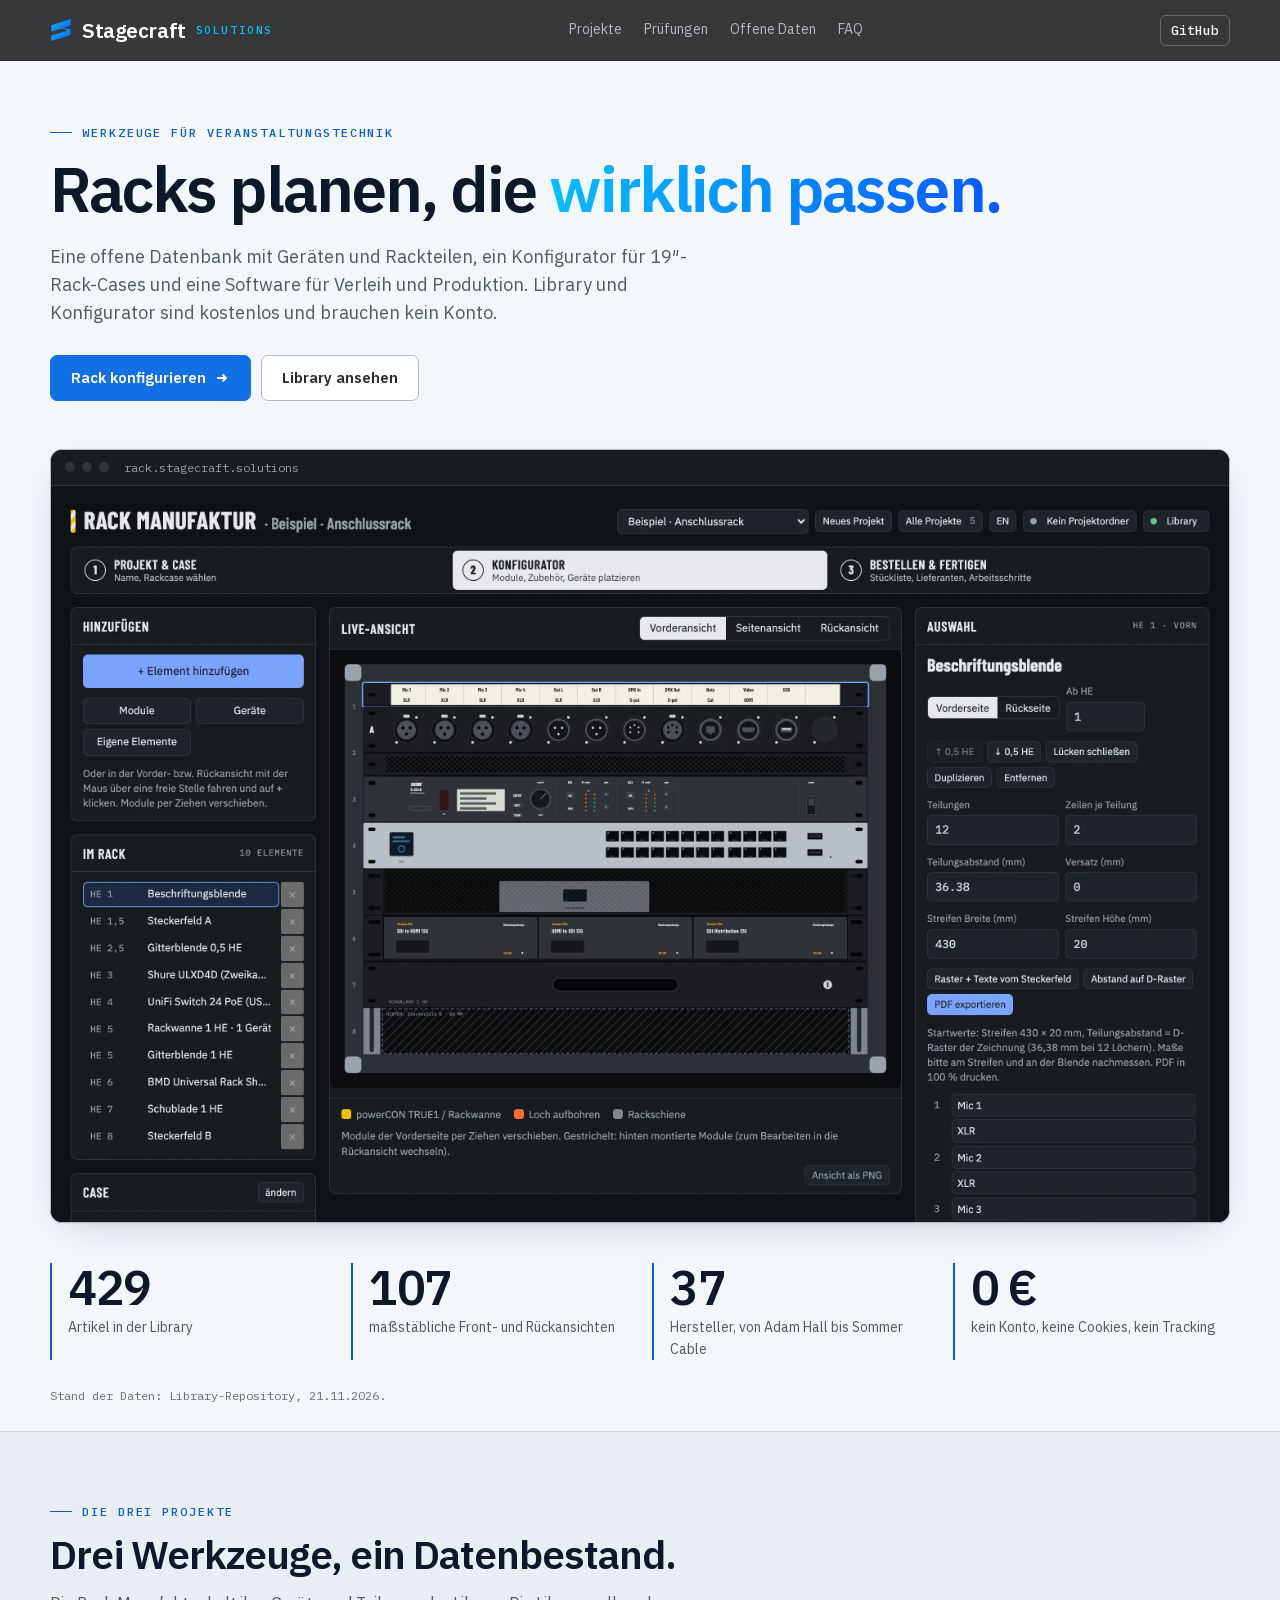
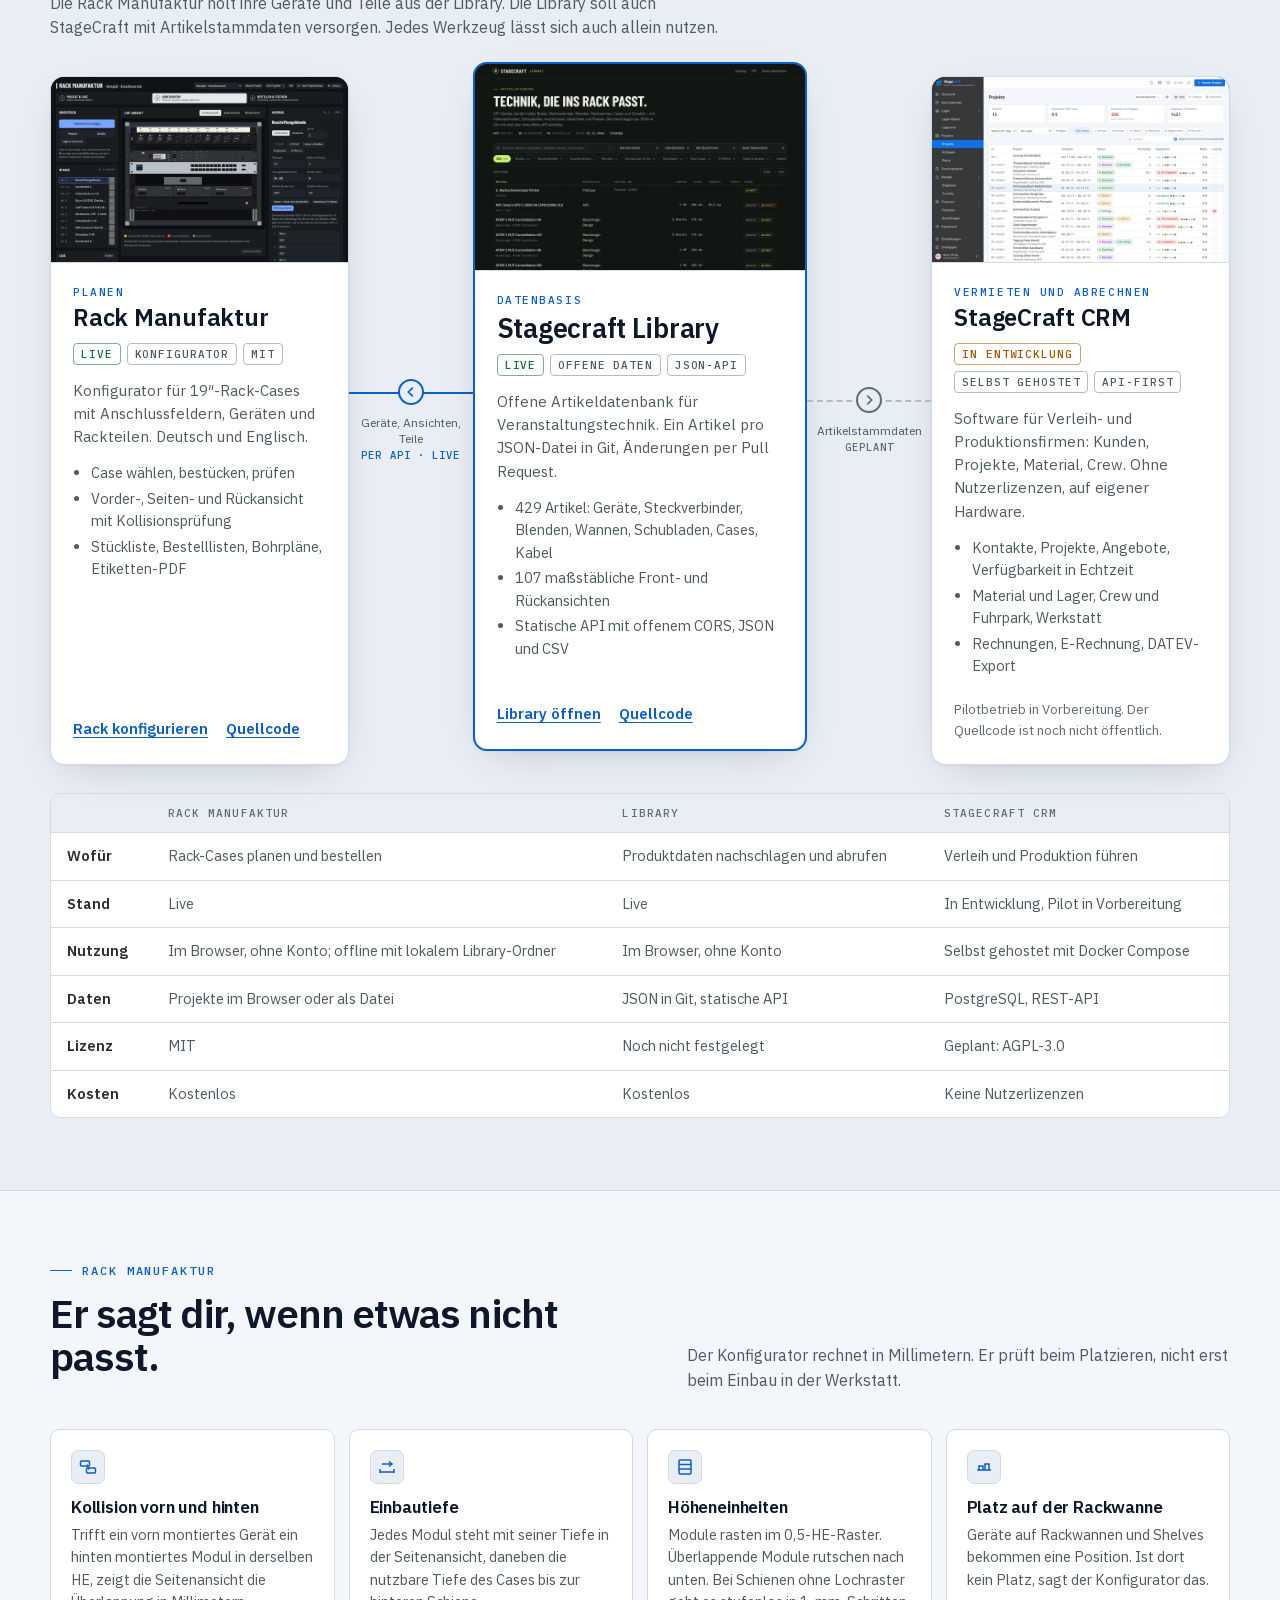
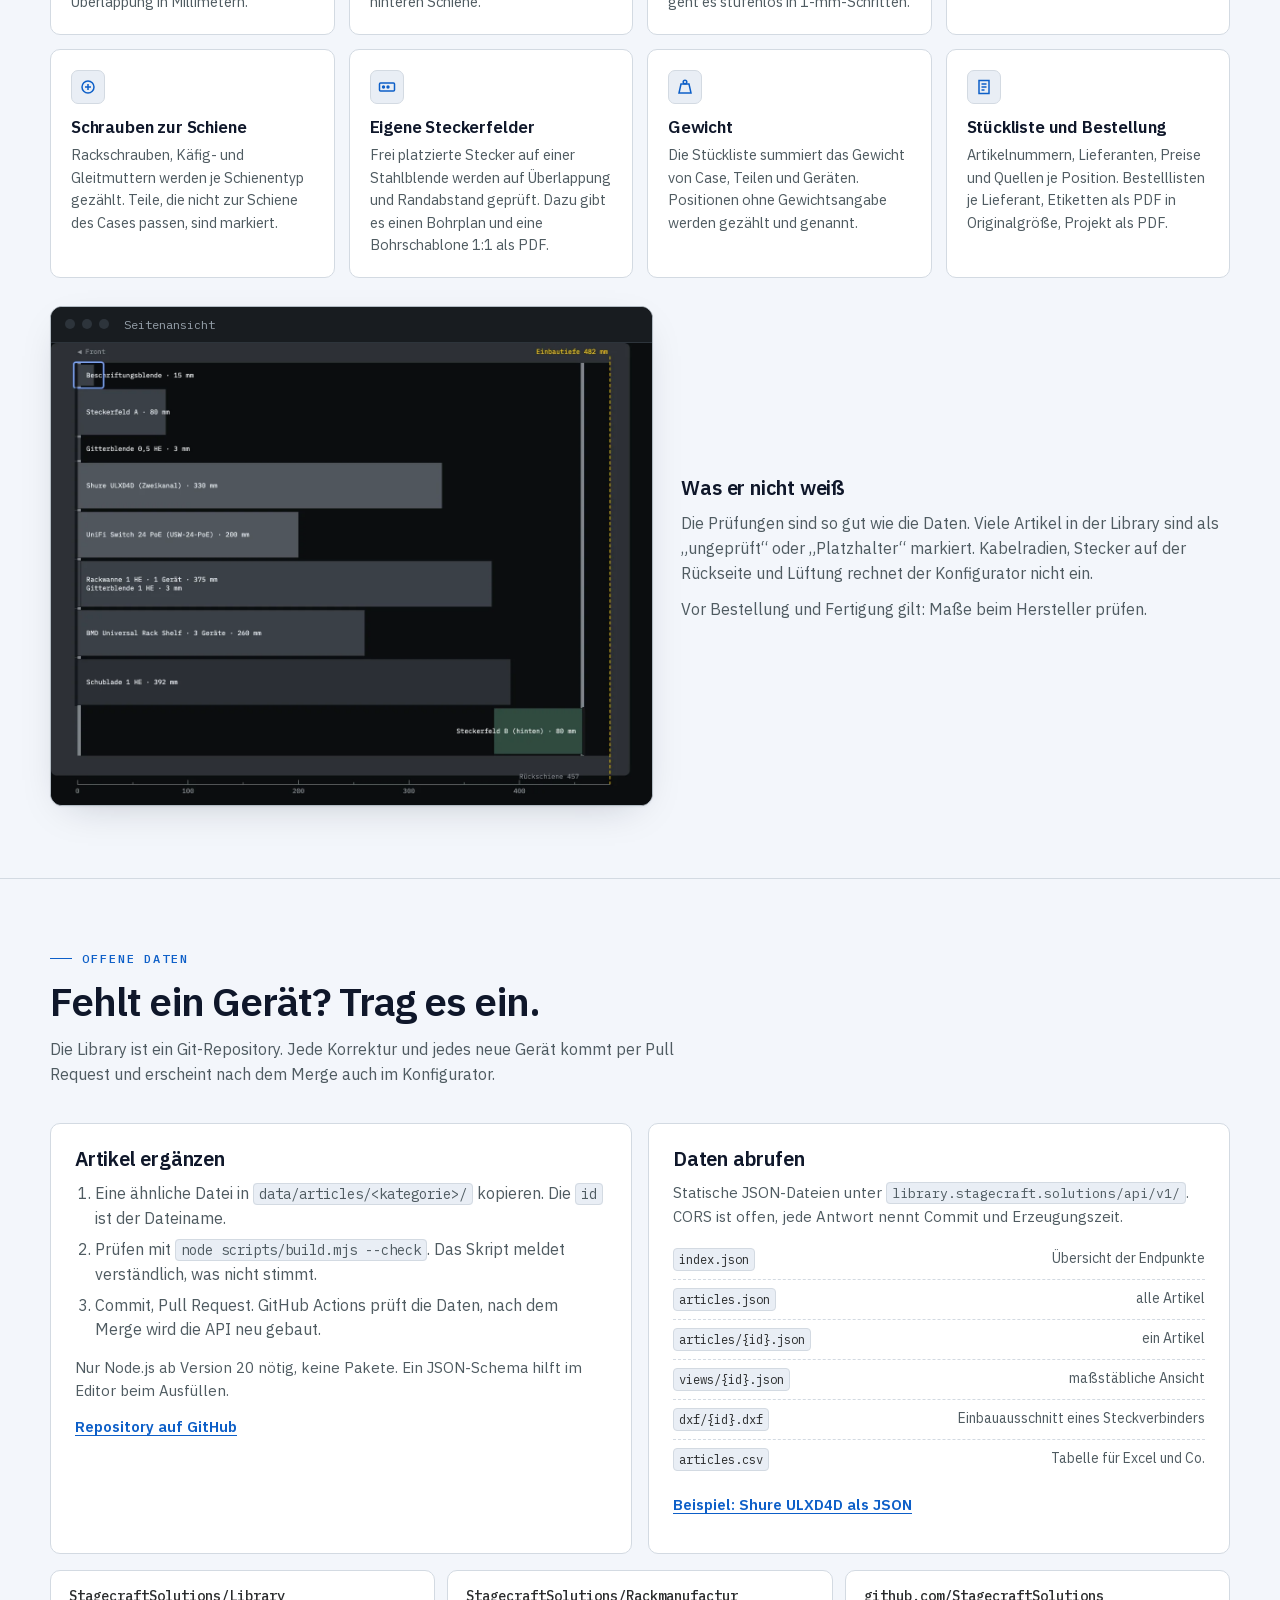
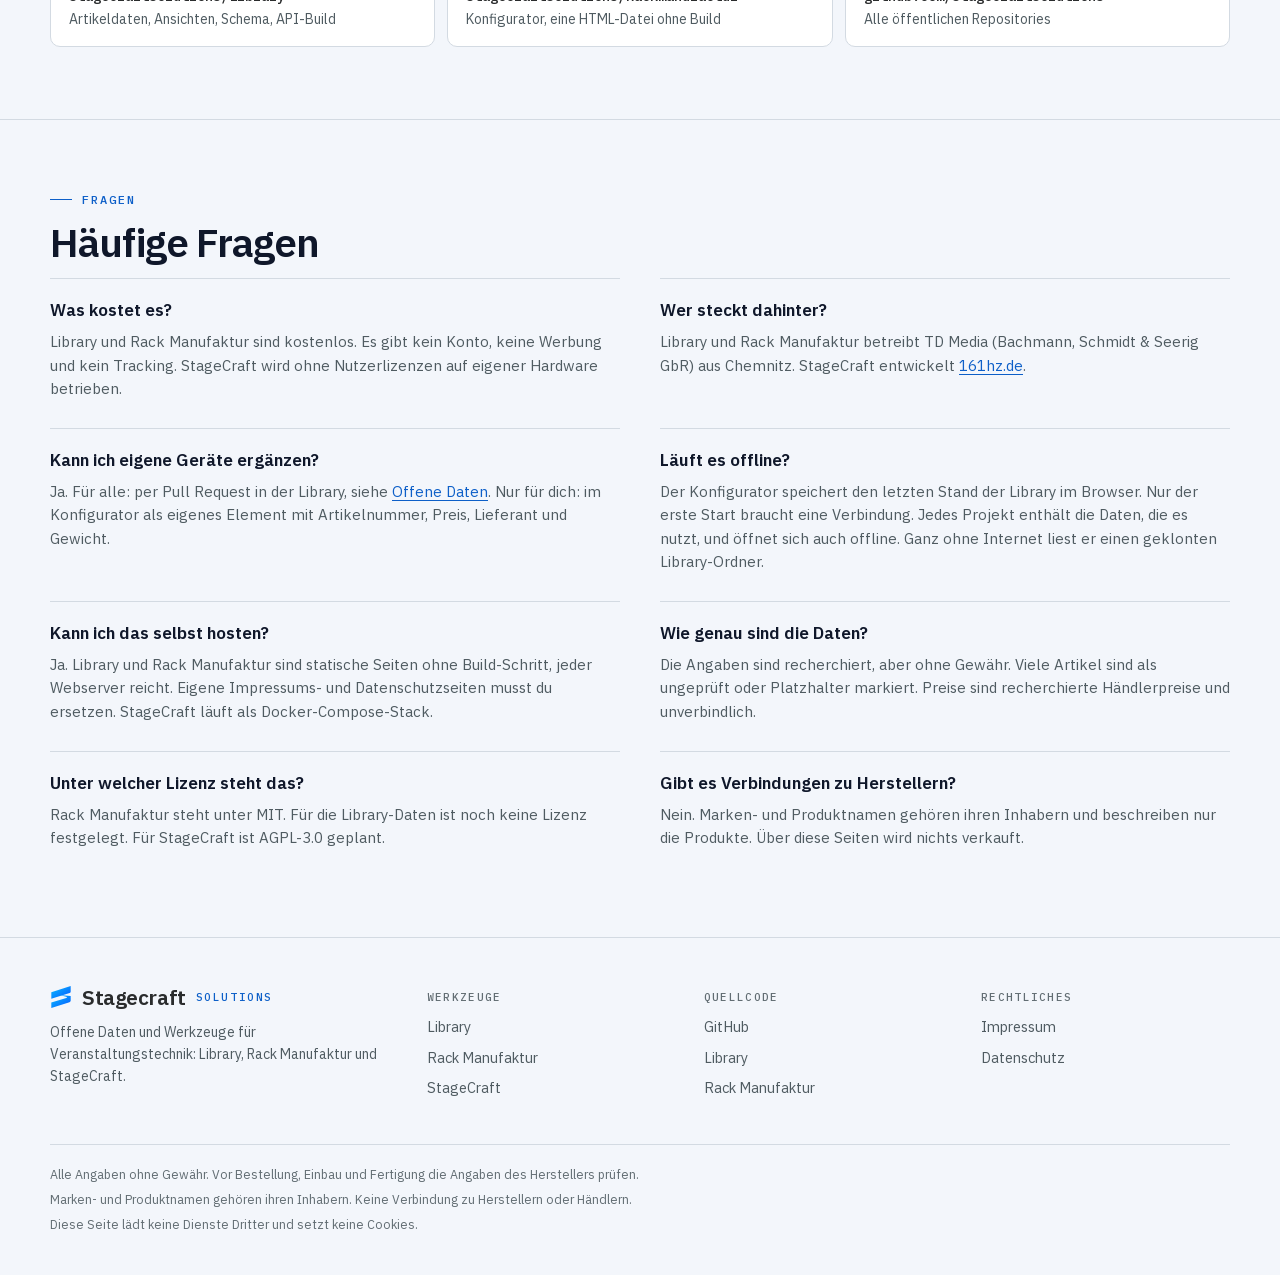
==== commit 2b16f5fb: "Farben und Schrift nach dem StageCraft-Design, neue Screenshots - Farbwerte aus StageCraft (apps/web" ====
--- a/public/index.html
+++ b/public/index.html
@@ -5,27 +5,33 @@
 <meta name="viewport" content="width=device-width, initial-scale=1">
 <meta name="robots" content="noindex">
 <meta name="description" content="Stagecraft Solutions: eine offene Artikeldatenbank für Veranstaltungstechnik, ein Konfigurator für 19″-Rack-Cases und eine Software für Verleih- und Produktionsfirmen.">
-<meta name="theme-color" content="#111512" media="(prefers-color-scheme: dark)">
-<meta name="theme-color" content="#f3f4ee" media="(prefers-color-scheme: light)">
+<meta name="theme-color" content="#101213" media="(prefers-color-scheme: dark)">
+<meta name="theme-color" content="#363839" media="(prefers-color-scheme: light)">
 <title>Stagecraft Solutions</title>
 <link rel="icon" href="assets/img/favicon.svg" type="image/svg+xml">
 <link rel="stylesheet" href="assets/fonts/fonts.css">
 <style>
 :root{
-  --bg:#f3f4ee;--panel:#ffffff;--panel2:#e9ebe2;--line:#d9ddd0;--line2:#c4cab9;
-  --text:#151a12;--muted:#4f584c;--faint:#6b7468;
-  --lime:#c6f36b;--lime-ink:#151a12;--accent:#3f6a00;--orange:#9a4d00;--ok:#3f6a00;--blue:#1d5bd0;
-  --shadow:0 1px 2px #0000000d,0 12px 40px -18px #1a2a0a40;
+  /* Farben aus dem StageCraft-Design (apps/web/src/index.css) */
+  --bg:#f3f6fb;--panel:#ffffff;--panel2:#e9eef5;--line:#d3dae2;--line2:#b3bcc4;
+  --text:#2a2c2d;--head:#0f172a;--muted:#4f5b61;--faint:#626d73;
+  --nav:#363839;--nav-fg:#ffffff;--nav-muted:#b4b8ba;
+  --accent:#0d5fc8;--accent-solid:#1171e4;--accent-solid-hover:#0c5fc4;--accent-soft:#e8f1fd;
+  --ok:#17703c;--orange:#a35700;
+  --brand-a:#08bfff;--brand-b:#0757ff;
+  --shadow:0 1px 2px #0f172a0d,0 12px 40px -18px #0f172a40;
   --body:"IBM Plex Sans",system-ui,-apple-system,"Segoe UI",sans-serif;
-  --display:"Barlow Condensed","Arial Narrow",Impact,sans-serif;
+  --display:var(--body);
   --mono:"IBM Plex Mono",ui-monospace,"SF Mono",Menlo,monospace;
   color-scheme:light;
 }
 @media (prefers-color-scheme:dark){
   :root{
-    --bg:#111512;--panel:#181d19;--panel2:#1f261f;--line:#2c352d;--line2:#3a463b;
-    --text:#f1f2e9;--muted:#a7b0a4;--faint:#8a9587;
-    --accent:#c6f36b;--orange:#f1a35b;--blue:#79a4ff;
+    --bg:#17191b;--panel:#212426;--panel2:#1c1f21;--line:#34383b;--line2:#464b4f;
+    --text:#e8eaeb;--head:#f2f3f4;--muted:#9aa3a8;--faint:#939ca1;
+    --nav:#101213;--nav-fg:#f2f3f4;--nav-muted:#8d9498;
+    --accent:#4b94f0;--accent-solid:#1a73e0;--accent-solid-hover:#1666d0;--accent-soft:#172a44;
+    --ok:#4fcf83;--orange:#f2b13b;
     --shadow:0 1px 2px #0000004d,0 20px 60px -24px #000000b3;
     color-scheme:dark;
   }
@@ -37,21 +43,21 @@
 img{max-width:100%;height:auto;display:block}
 :focus-visible{outline:2px solid var(--accent);outline-offset:3px;border-radius:3px}
 .wrap{width:min(1180px,calc(100% - 32px));margin-inline:auto}
-.skip{position:absolute;left:-999px;top:8px;background:var(--lime);color:var(--lime-ink);padding:8px 12px;border-radius:6px;z-index:50}
+.skip{position:absolute;left:-999px;top:8px;background:var(--accent-solid);color:#fff;padding:8px 12px;border-radius:6px;z-index:50}
 .skip:focus{left:16px}
 
 /* Kopf */
-.top{position:sticky;top:0;z-index:20;background:color-mix(in srgb,var(--bg) 90%,transparent);backdrop-filter:blur(8px);-webkit-backdrop-filter:blur(8px);border-bottom:1px solid var(--line)}
+.top{position:sticky;top:0;z-index:20;background:var(--nav);color:var(--nav-fg);border-bottom:1px solid #00000033}
 .top .wrap{height:60px;display:flex;align-items:center;justify-content:space-between;gap:16px}
-.logo{display:flex;align-items:center;gap:11px;font:700 21px/1 var(--display);letter-spacing:.06em;text-transform:uppercase;text-decoration:none;white-space:nowrap}
-.logo small{font:500 11px var(--mono);letter-spacing:.14em;color:var(--accent)}
-.mark{width:22px;height:22px;border:1.5px solid var(--accent);display:grid;place-items:center;transform:rotate(45deg);border-radius:4px;flex:none}
-.mark:after{content:"";width:8px;height:8px;background:var(--accent)}
-.top nav{display:flex;gap:22px;font-size:14px;color:var(--muted)}
+.logo{display:flex;align-items:center;gap:10px;font:650 21px/1 var(--display);letter-spacing:-.02em;text-decoration:none;white-space:nowrap}
+.logo small{font:500 11px var(--mono);letter-spacing:.14em;text-transform:uppercase;color:var(--brand-a)}
+footer .logo small{color:var(--accent)}
+.mark{width:22px;height:22px;flex:none}
+.top nav{display:flex;gap:22px;font-size:14px;color:var(--nav-muted)}
 .top nav a{text-decoration:none}
-.top nav a:hover{color:var(--text)}
-.top .gh{font:500 13px var(--mono);border:1px solid var(--line2);border-radius:6px;padding:6px 10px;text-decoration:none;white-space:nowrap}
-.top .gh:hover{border-color:var(--accent)}
+.top nav a:hover{color:var(--nav-fg)}
+.top .gh{font:500 13px var(--mono);border:1px solid #ffffff40;border-radius:6px;padding:6px 10px;text-decoration:none;white-space:nowrap}
+.top .gh:hover{border-color:var(--brand-a)}
 @media (max-width:900px){.top nav{display:none}}
 @media (max-width:420px){.top .logo{font-size:18px;gap:9px}.top .logo small{font-size:10px;letter-spacing:.1em}.top .gh{padding:5px 8px}}
 
@@ -59,17 +65,18 @@
 section{padding:72px 0;border-bottom:1px solid var(--line)}
 .eyebrow{font:500 12px var(--mono);letter-spacing:.16em;text-transform:uppercase;color:var(--accent);display:flex;align-items:center;gap:10px;margin:0 0 14px}
 .eyebrow:before{content:"";width:22px;height:1px;background:currentColor}
-h1,h2,h3{font-family:var(--display);text-transform:uppercase;line-height:1;margin:0}
-h1{font-weight:700;font-size:clamp(42px,7vw,76px);letter-spacing:-.005em}
-h2{font-weight:700;font-size:clamp(32px,4.4vw,48px);letter-spacing:.005em;margin-bottom:14px}
-h3{font-weight:600;font-size:22px;letter-spacing:.03em}
+h1,h2,h3{font-family:var(--display);color:var(--head);line-height:1.08;margin:0}
+h1{font-weight:650;font-size:clamp(38px,6vw,64px);letter-spacing:-.03em}
+h1 em{font-style:normal;background:linear-gradient(100deg,var(--brand-a),var(--brand-b));-webkit-background-clip:text;background-clip:text;color:transparent}
+h2{font-weight:650;font-size:clamp(28px,3.8vw,40px);letter-spacing:-.025em;margin-bottom:14px}
+h3{font-weight:600;font-size:20px;letter-spacing:-.01em}
 .lead{color:var(--muted);font-size:18px;max-width:640px;margin:0}
 .sub{color:var(--muted);max-width:680px;margin:0 0 36px}
 .btns{display:flex;flex-wrap:wrap;gap:10px;margin-top:28px}
 .btn{display:inline-flex;align-items:center;justify-content:center;gap:8px;min-height:46px;padding:0 20px;border-radius:7px;border:1px solid var(--line2);text-decoration:none;font-weight:600;font-size:15px;background:var(--panel)}
 .btn:hover{border-color:var(--accent)}
-.btn.primary{background:var(--lime);border-color:var(--lime);color:var(--lime-ink)}
-.btn.primary:hover{filter:brightness(1.05)}
+.btn.primary{background:var(--accent-solid);border-color:var(--accent-solid);color:#fff}
+.btn.primary:hover{background:var(--accent-solid-hover)}
 .btn svg{flex:none}
 code,.mono{font-family:var(--mono);font-size:.88em}
 code{background:var(--panel2);border:1px solid var(--line);border-radius:4px;padding:1px 5px;overflow-wrap:anywhere}
@@ -87,7 +94,7 @@
 .stats{padding:0;border-bottom:1px solid var(--line)}
 .stats ul{list-style:none;margin:0;padding:40px 0;display:grid;grid-template-columns:repeat(4,1fr);gap:24px}
 .stats li{border-left:2px solid var(--accent);padding-left:16px}
-.stats b{display:block;font:700 clamp(36px,5vw,52px)/1 var(--display);letter-spacing:.01em}
+.stats b{display:block;font:650 clamp(34px,4.6vw,48px)/1 var(--display);letter-spacing:-.03em;color:var(--head)}
 .stats span{display:block;color:var(--muted);font-size:14px;margin-top:6px}
 .stats .src{font:12px var(--mono);color:var(--faint);padding-bottom:28px;margin:-12px 0 0}
 @media (max-width:760px){.stats ul{grid-template-columns:repeat(2,1fr);gap:28px 20px}}
@@ -98,7 +105,7 @@
 .grid{display:grid;grid-template-columns:repeat(4,1fr);gap:14px}
 .card{background:var(--panel);border:1px solid var(--line);border-radius:10px;padding:20px}
 .card .ic{width:34px;height:34px;border-radius:7px;background:var(--panel2);border:1px solid var(--line);display:grid;place-items:center;color:var(--accent);margin-bottom:14px}
-.card h3{font-size:19px;margin-bottom:8px}
+.card h3{font-size:17px;margin-bottom:8px}
 .card p{color:var(--muted);font-size:14.5px;margin:0}
 .side{margin-top:28px;display:grid;grid-template-columns:1.1fr 1fr;gap:28px;align-items:center}
 .side .shot{margin:0}
@@ -109,15 +116,15 @@
 
 /* Projekte: Rack Manufaktur → Library → StageCraft */
 .flowsec{background:var(--panel2)}
-.flow{display:grid;grid-template-columns:1fr 92px 1.12fr 92px 1fr;align-items:stretch;margin-top:8px}
+.flow{display:grid;grid-template-columns:1fr 124px 1.12fr 124px 1fr;align-items:stretch;margin-top:8px}
 .node{background:var(--panel);border:1px solid var(--line);border-radius:14px;overflow:hidden;display:flex;flex-direction:column;box-shadow:var(--shadow)}
 .node.hub{border:2px solid var(--accent);transform:translateY(-14px)}
 .node .img{aspect-ratio:16/10;background:#101316;border-bottom:1px solid var(--line);overflow:hidden}
 .node .img img{width:100%;height:100%;object-fit:cover;object-position:left top}
 .node .body{padding:22px 22px 24px;display:flex;flex-direction:column;flex:1}
 .node .role{font:500 11px var(--mono);letter-spacing:.14em;text-transform:uppercase;color:var(--accent);margin:0 0 6px}
-.node h3{font-size:28px;margin-bottom:12px}
-.node.hub h3{font-size:32px}
+.node h3{font-size:24px;margin-bottom:12px}
+.node.hub h3{font-size:27px}
 .tags{display:flex;flex-wrap:wrap;gap:6px;margin-bottom:14px}
 .tag{font:500 11px var(--mono);letter-spacing:.08em;text-transform:uppercase;border:1px solid var(--line2);border-radius:4px;padding:3px 7px;color:var(--muted)}
 .tag.live{color:var(--ok);border-color:color-mix(in srgb,var(--ok) 55%,transparent)}
@@ -128,22 +135,25 @@
 .node .links{margin-top:auto;display:flex;flex-wrap:wrap;gap:8px 18px;font-weight:600;font-size:15px}
 .node .links a{color:var(--accent);text-underline-offset:3px}
 .node .note{font-size:13.5px;color:var(--faint);margin:auto 0 0}
-.link{position:relative;display:flex;flex-direction:column;align-items:center;justify-content:center;gap:10px;padding:0 4px;text-align:center}
-.link .line{position:relative;width:100%;height:2px;background:var(--accent);display:grid;place-items:center}
-.link.planned .line{background:none;border-top:2px dashed var(--line2)}
-.link .line svg{background:var(--panel2);color:var(--accent);border:2px solid currentColor;border-radius:50%;width:26px;height:26px;padding:4px;box-sizing:border-box}
-.link.planned .line svg{color:var(--faint);margin-top:-2px}
+.link{position:relative;display:flex;flex-direction:column;align-items:center;justify-content:center;gap:10px;padding:0;text-align:center}
+.link .lbl{max-width:112px}
+.link .line{position:relative;width:100%;height:26px;display:grid;place-items:center}
+.link .line:before{content:"";position:absolute;left:0;right:0;top:50%;border-top:2px solid var(--accent)}
+.link.planned .line:before{border-top:2px dashed var(--line2)}
+.link .line svg{position:relative;background:var(--panel2);color:var(--accent);border:2px solid currentColor;border-radius:50%;width:26px;height:26px;padding:4px;box-sizing:border-box}
+.link.planned .line svg{color:var(--faint)}
 .link .lbl{font:12px/1.35 var(--body);color:var(--muted)}
 .link .lbl b{font:500 10.5px var(--mono);letter-spacing:.1em;text-transform:uppercase;color:var(--accent)}
 .link.planned .lbl b{color:var(--faint)}
 @media (max-width:1060px){
   .flow{grid-template-columns:1fr;max-width:620px;margin-inline:auto}
   .node.hub{transform:none}
-  .link{flex-direction:row;padding:14px 0;gap:14px}
-  .link .line{width:2px;height:44px;flex:none}
-  .link.planned .line{border-top:0;border-left:2px dashed var(--line2)}
+  .link{flex-direction:row;padding:6px 0;gap:14px}
+  .link .lbl{max-width:none;text-align:left}
+  .link .line{width:26px;height:56px;flex:none}
+  .link .line:before{left:50%;right:auto;top:0;bottom:0;border-top:0;border-left:2px solid var(--accent)}
+  .link.planned .line:before{border-top:0;border-left:2px dashed var(--line2)}
   .link .line svg{transform:rotate(90deg)}
-  .link.planned .line svg{margin:0 0 0 -2px}
   .link .lbl br{display:none}
 }
 
@@ -159,7 +169,7 @@
 /* Offene Daten */
 .open{display:grid;grid-template-columns:1fr 1fr;gap:16px}
 .open .card{padding:24px}
-.open h3{font-size:22px;margin-bottom:12px}
+.open h3{font-size:20px;margin-bottom:12px}
 .open ol{margin:0 0 14px;padding-left:20px;color:var(--muted)}
 .open ol li{margin-bottom:6px}
 .api{list-style:none;margin:0 0 14px;padding:0;font-size:14px}
@@ -202,7 +212,7 @@
 
 <header class="top">
   <div class="wrap">
-    <a class="logo" href="./" aria-label="Stagecraft Solutions, Startseite"><span class="mark" aria-hidden="true"></span>Stagecraft <small>Solutions</small></a>
+    <a class="logo" href="./" aria-label="Stagecraft Solutions, Startseite"><svg class="mark" viewBox="0 0 362 370" aria-hidden="true"><defs><linearGradient id="mk1" x1="0" y1="0" x2="1" y2="1"><stop offset="0" stop-color="#08BFFF"/><stop offset="1" stop-color="#0757FF"/></linearGradient></defs><g fill="url(#mk1)"><path d="M18 105 L344 0 L344 91 Q344 110 326 117 L18 216 Z"/><path d="M18 278 L270 202 Q296 194 270 181 L151 150 L344 169 L344 244 Q344 266 323 273 L18 370 Z"/></g></svg>Stagecraft <small>Solutions</small></a>
     <nav aria-label="Abschnitte">
       <a href="#projekte">Projekte</a>
       <a href="#pruefungen">Prüfungen</a>
@@ -219,7 +229,7 @@
 <section class="hero" aria-labelledby="hero-h">
   <div class="wrap">
     <p class="eyebrow">Werkzeuge für Veranstaltungstechnik</p>
-    <h1 id="hero-h">Racks planen, die wirklich passen.</h1>
+    <h1 id="hero-h">Racks planen, die <em>wirklich passen.</em></h1>
     <p class="lead">Eine offene Datenbank mit Geräten und Rackteilen, ein Konfigurator für 19″-Rack-Cases und eine Software für Verleih und Produktion. Library und Konfigurator sind kostenlos und brauchen kein Konto.</p>
     <div class="btns">
       <a class="btn primary" href="https://rack.stagecraft.solutions/">Rack konfigurieren
@@ -273,7 +283,7 @@
 
       <div class="link live" aria-label="Verbindung: Library liefert Geräte, Ansichten und Teile per API an die Rack Manufaktur, live">
         <span class="line" aria-hidden="true"><svg viewBox="0 0 16 16" width="14" height="14"><path d="M10 3 5 8l5 5" fill="none" stroke="currentColor" stroke-width="2"/></svg></span>
-        <span class="lbl">Geräte, Ansichten, Teile<br><b>per API · live</b></span>
+        <span class="lbl">Geräte, Ansichten, Teile <br><b>per API · live</b></span>
       </div>
 
       <article class="node hub">
@@ -294,7 +304,7 @@
 
       <div class="link planned" aria-label="Verbindung: Library soll StageCraft mit Artikelstammdaten versorgen, geplant">
         <span class="line" aria-hidden="true"><svg viewBox="0 0 16 16" width="14" height="14"><path d="M6 3l5 5-5 5" fill="none" stroke="currentColor" stroke-width="2"/></svg></span>
-        <span class="lbl">Artikelstammdaten<br><b>geplant</b></span>
+        <span class="lbl">Artikelstammdaten <br><b>geplant</b></span>
       </div>
 
       <article class="node" id="stagecraft">
@@ -387,7 +397,7 @@
     <div class="side">
       <figure class="shot">
         <div class="bar" aria-hidden="true"><i></i><i></i><i></i><span>Seitenansicht</span></div>
-        <img src="assets/img/rack-manufaktur-seitenansicht.webp" width="1396" height="1088" loading="lazy"
+        <img src="assets/img/rack-manufaktur-seitenansicht.webp" width="1324" height="1018" loading="lazy"
           alt="Seitenansicht in der Rack Manufaktur: jedes Modul als Balken mit seiner Einbautiefe in Millimetern, zum Beispiel Shure ULXD4D 330 mm und Schublade 392 mm. Rechts die Rückschiene bei 457 mm, die Einbautiefe von 482 mm und ein hinten montiertes Steckerfeld mit 80 mm.">
       </figure>
       <div>
@@ -487,7 +497,7 @@
   <div class="wrap">
     <div class="foot">
       <div>
-        <a class="logo" href="./"><span class="mark" aria-hidden="true"></span>Stagecraft <small>Solutions</small></a>
+        <a class="logo" href="./"><svg class="mark" viewBox="0 0 362 370" aria-hidden="true"><defs><linearGradient id="mk2" x1="0" y1="0" x2="1" y2="1"><stop offset="0" stop-color="#08BFFF"/><stop offset="1" stop-color="#0757FF"/></linearGradient></defs><g fill="url(#mk2)"><path d="M18 105 L344 0 L344 91 Q344 110 326 117 L18 216 Z"/><path d="M18 278 L270 202 Q296 194 270 181 L151 150 L344 169 L344 244 Q344 266 323 273 L18 370 Z"/></g></svg>Stagecraft <small>Solutions</small></a>
         <p>Offene Daten und Werkzeuge für Veranstaltungstechnik: Library, Rack Manufaktur und StageCraft.</p>
       </div>
       <div>
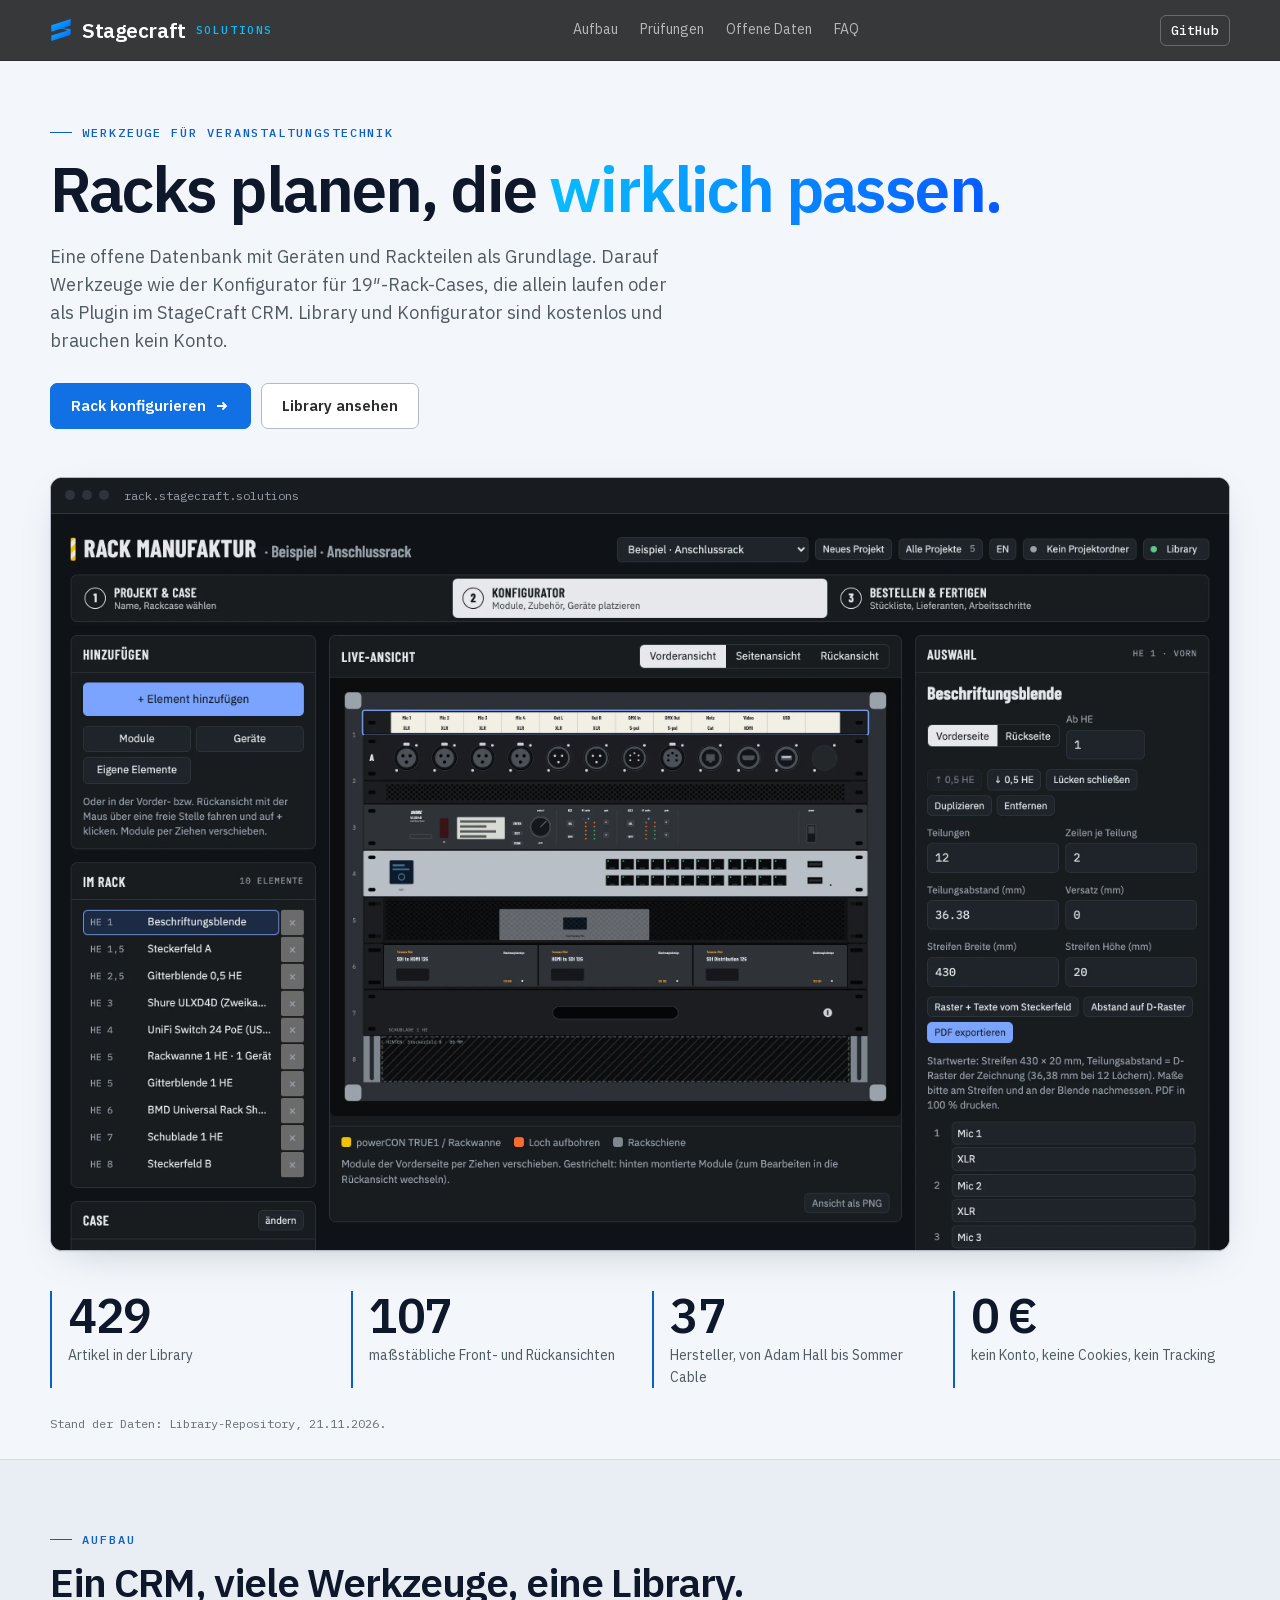
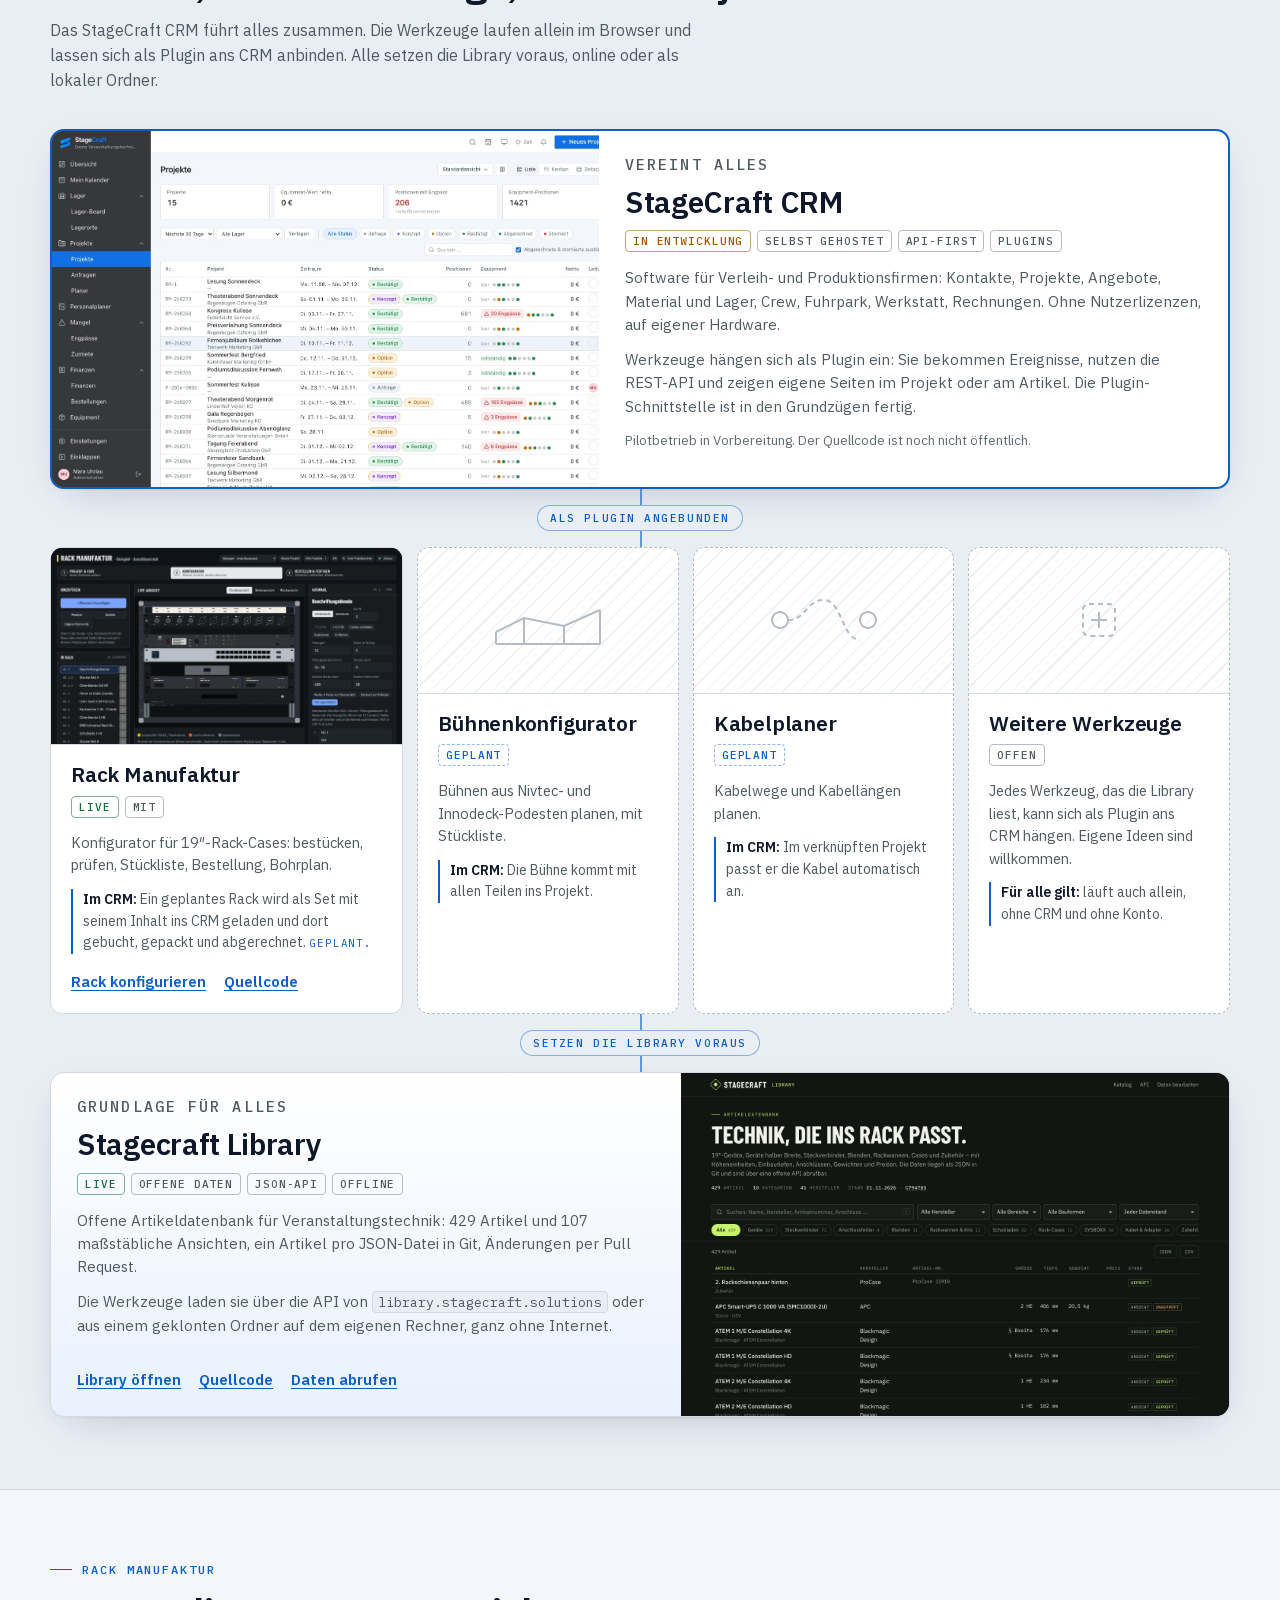
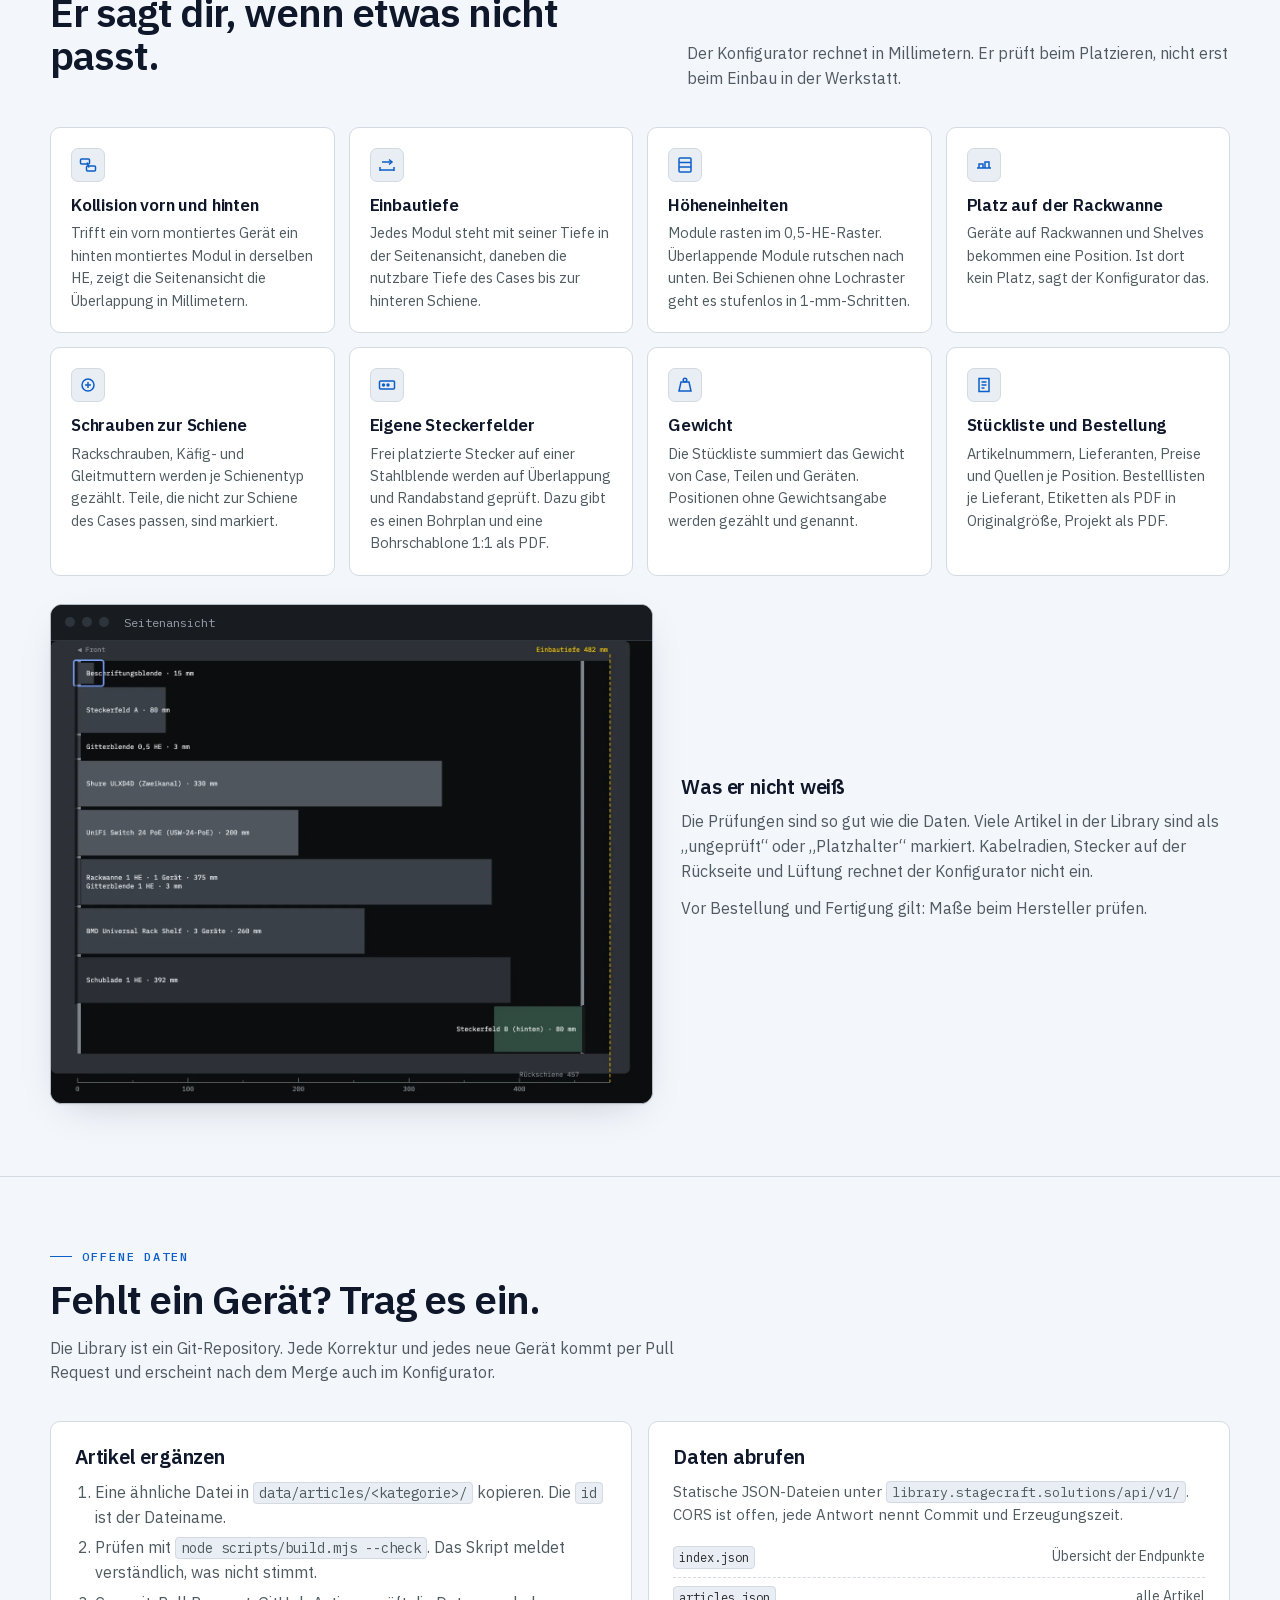
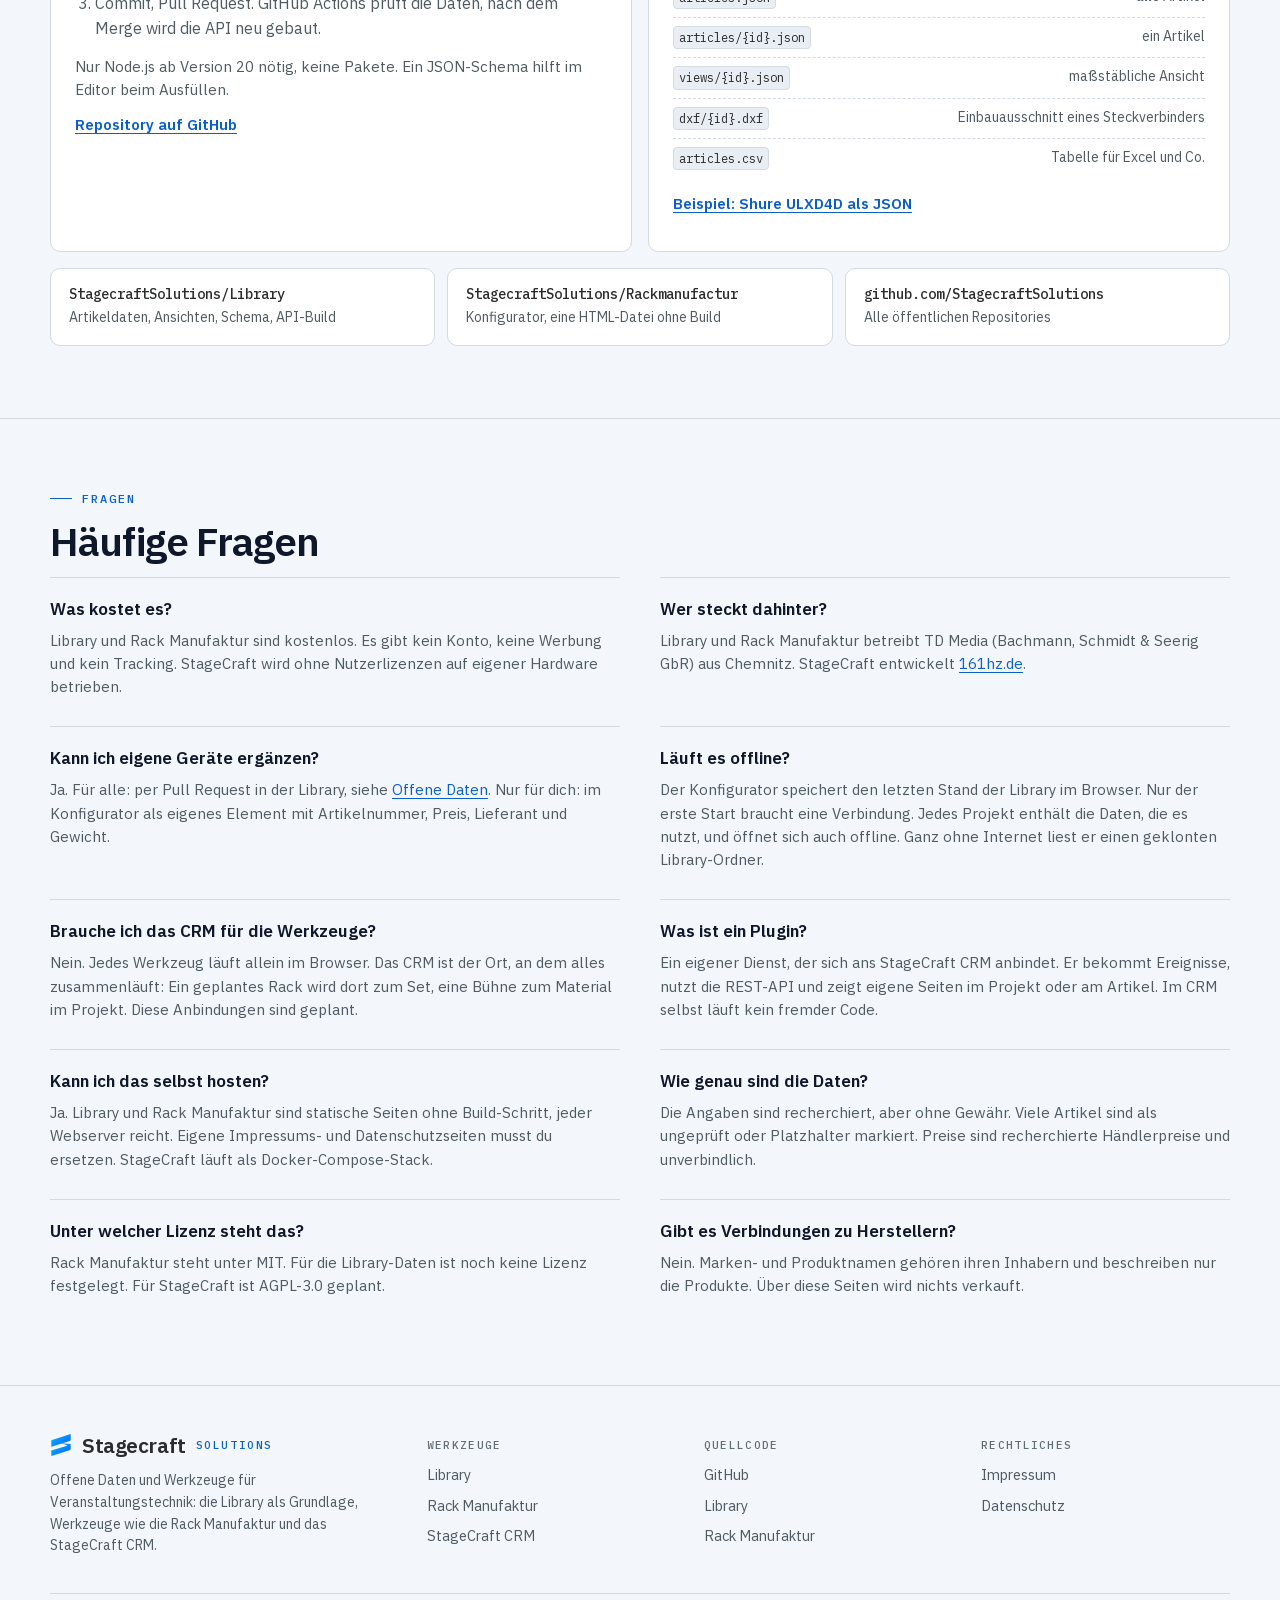
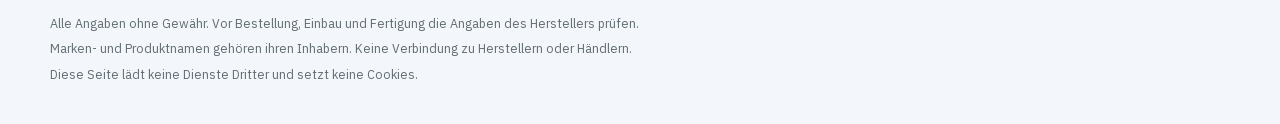
==== commit 82f75df1: "Aufbau: CRM vereint, Werkzeuge als Plugins, Library als Grundlage - StageCraft CRM oben, darunter di" ====
--- a/public/index.html
+++ b/public/index.html
@@ -114,48 +114,50 @@
 @media (max-width:1000px){.grid{grid-template-columns:repeat(2,1fr)}.checks-head,.side{grid-template-columns:1fr;gap:16px}}
 @media (max-width:520px){.grid{grid-template-columns:1fr}}
 
-/* Projekte: Rack Manufaktur → Library → StageCraft */
+/* Aufbau: CRM oben, Werkzeuge, Library als Grundlage */
 .flowsec{background:var(--panel2)}
-.flow{display:grid;grid-template-columns:1fr 124px 1.12fr 124px 1fr;align-items:stretch;margin-top:8px}
-.node{background:var(--panel);border:1px solid var(--line);border-radius:14px;overflow:hidden;display:flex;flex-direction:column;box-shadow:var(--shadow)}
-.node.hub{border:2px solid var(--accent);transform:translateY(-14px)}
-.node .img{aspect-ratio:16/10;background:#101316;border-bottom:1px solid var(--line);overflow:hidden}
-.node .img img{width:100%;height:100%;object-fit:cover;object-position:left top}
-.node .body{padding:22px 22px 24px;display:flex;flex-direction:column;flex:1}
-.node .role{font:500 11px var(--mono);letter-spacing:.14em;text-transform:uppercase;color:var(--accent);margin:0 0 6px}
-.node h3{font-size:24px;margin-bottom:12px}
-.node.hub h3{font-size:27px}
+.stack{display:flex;flex-direction:column;margin-top:8px}
+.layer{display:grid;grid-template-columns:minmax(0,1fr) minmax(0,1.15fr);background:var(--panel);border:1px solid var(--line);border-radius:14px;overflow:hidden;box-shadow:var(--shadow)}
+.layer .img{background:#101316;overflow:hidden;min-height:260px}
+.layer .img img{width:100%;height:100%;object-fit:cover;object-position:left top}
+.layer .body,.tool .body{padding:24px 26px;display:flex;flex-direction:column}
+.layer.crm{border:2px solid var(--accent)}
+.layer.lib{grid-template-columns:minmax(0,1.15fr) minmax(0,1fr);background:linear-gradient(180deg,var(--panel),var(--accent-soft))}
+.layer.lib .img{order:2}
+.role{font:500 11px var(--mono);letter-spacing:.14em;text-transform:uppercase;color:var(--accent);margin:0 0 6px}
+.layer h3{font-size:30px;margin-bottom:12px}
+.tool h3{font-size:21px;margin-bottom:10px}
 .tags{display:flex;flex-wrap:wrap;gap:6px;margin-bottom:14px}
 .tag{font:500 11px var(--mono);letter-spacing:.08em;text-transform:uppercase;border:1px solid var(--line2);border-radius:4px;padding:3px 7px;color:var(--muted)}
 .tag.live{color:var(--ok);border-color:color-mix(in srgb,var(--ok) 55%,transparent)}
 .tag.dev{color:var(--orange);border-color:color-mix(in srgb,var(--orange) 55%,transparent)}
-.node p{color:var(--muted);margin:0 0 14px;font-size:15px}
-.node ul{margin:0 0 18px;padding-left:18px;color:var(--muted);font-size:14.5px}
-.node ul li{margin-bottom:3px}
-.node .links{margin-top:auto;display:flex;flex-wrap:wrap;gap:8px 18px;font-weight:600;font-size:15px}
-.node .links a{color:var(--accent);text-underline-offset:3px}
-.node .note{font-size:13.5px;color:var(--faint);margin:auto 0 0}
-.link{position:relative;display:flex;flex-direction:column;align-items:center;justify-content:center;gap:10px;padding:0;text-align:center}
-.link .lbl{max-width:112px}
-.link .line{position:relative;width:100%;height:26px;display:grid;place-items:center}
-.link .line:before{content:"";position:absolute;left:0;right:0;top:50%;border-top:2px solid var(--accent)}
-.link.planned .line:before{border-top:2px dashed var(--line2)}
-.link .line svg{position:relative;background:var(--panel2);color:var(--accent);border:2px solid currentColor;border-radius:50%;width:26px;height:26px;padding:4px;box-sizing:border-box}
-.link.planned .line svg{color:var(--faint)}
-.link .lbl{font:12px/1.35 var(--body);color:var(--muted)}
-.link .lbl b{font:500 10.5px var(--mono);letter-spacing:.1em;text-transform:uppercase;color:var(--accent)}
-.link.planned .lbl b{color:var(--faint)}
-@media (max-width:1060px){
-  .flow{grid-template-columns:1fr;max-width:620px;margin-inline:auto}
-  .node.hub{transform:none}
-  .link{flex-direction:row;padding:6px 0;gap:14px}
-  .link .lbl{max-width:none;text-align:left}
-  .link .line{width:26px;height:56px;flex:none}
-  .link .line:before{left:50%;right:auto;top:0;bottom:0;border-top:0;border-left:2px solid var(--accent)}
-  .link.planned .line:before{border-top:0;border-left:2px dashed var(--line2)}
-  .link .line svg{transform:rotate(90deg)}
-  .link .lbl br{display:none}
+.tag.plan{color:var(--accent);border-color:color-mix(in srgb,var(--accent) 45%,transparent);border-style:dashed}
+.layer p,.tool p{color:var(--muted);margin:0 0 12px;font-size:15px}
+.layer .note{font-size:13.5px;color:var(--faint);margin-top:auto}
+.links{margin-top:auto;display:flex;flex-wrap:wrap;gap:8px 18px;font-weight:600;font-size:15px;padding-top:4px}
+.links a{color:var(--accent);text-underline-offset:3px}
+.tools{display:grid;grid-template-columns:1.35fr 1fr 1fr 1fr;gap:14px}
+.tool{background:var(--panel);border:1px solid var(--line);border-radius:12px;overflow:hidden;display:flex;flex-direction:column}
+.tool .img{aspect-ratio:16/9;background:#101316;overflow:hidden;border-bottom:1px solid var(--line)}
+.tool .img img{width:100%;height:100%;object-fit:cover;object-position:left top}
+.tool .ph{aspect-ratio:16/9;display:grid;place-items:center;color:var(--line2);background:repeating-linear-gradient(135deg,transparent 0 10px,color-mix(in srgb,var(--line) 45%,transparent) 10px 11px);border-bottom:1px solid var(--line)}
+.tool.planned,.tool.more{border-style:dashed;border-color:var(--line2)}
+.tool .body{padding:18px 20px 20px;flex:1}
+.tool p{font-size:14.5px}
+.crm-hint{border-left:2px solid var(--accent);padding-left:10px;font-size:14px!important}
+.crm-hint b{color:var(--head);font-weight:600}
+.crm-hint i{color:var(--accent);font-style:normal;font-family:var(--mono);font-size:11px;letter-spacing:.08em;text-transform:uppercase}
+.band{position:relative;height:58px;display:grid;place-items:center}
+.band:before{content:"";position:absolute;left:50%;top:0;bottom:0;width:2px;background:var(--accent);opacity:.6}
+.band span{position:relative;font:500 11px var(--mono);letter-spacing:.14em;text-transform:uppercase;color:var(--accent);background:var(--panel2);padding:5px 12px;border:1px solid color-mix(in srgb,var(--accent) 45%,transparent);border-radius:20px}
+@media (max-width:1060px){.tools{grid-template-columns:1fr 1fr}}
+@media (max-width:760px){
+  .layer,.layer.lib{grid-template-columns:1fr}
+  .layer.lib .img{order:0}
+  .layer .img{min-height:0;aspect-ratio:16/10}
+  .layer h3{font-size:25px}
 }
+@media (max-width:560px){.tools{grid-template-columns:1fr}}
 
 /* Vergleich */
 .tablewrap{margin-top:28px;overflow-x:auto;border:1px solid var(--line);border-radius:10px;background:var(--panel)}
@@ -214,7 +216,7 @@
   <div class="wrap">
     <a class="logo" href="./" aria-label="Stagecraft Solutions, Startseite"><svg class="mark" viewBox="0 0 362 370" aria-hidden="true"><defs><linearGradient id="mk1" x1="0" y1="0" x2="1" y2="1"><stop offset="0" stop-color="#08BFFF"/><stop offset="1" stop-color="#0757FF"/></linearGradient></defs><g fill="url(#mk1)"><path d="M18 105 L344 0 L344 91 Q344 110 326 117 L18 216 Z"/><path d="M18 278 L270 202 Q296 194 270 181 L151 150 L344 169 L344 244 Q344 266 323 273 L18 370 Z"/></g></svg>Stagecraft <small>Solutions</small></a>
     <nav aria-label="Abschnitte">
-      <a href="#projekte">Projekte</a>
+      <a href="#projekte">Aufbau</a>
       <a href="#pruefungen">Prüfungen</a>
       <a href="#offen">Offene Daten</a>
       <a href="#faq">FAQ</a>
@@ -230,7 +232,7 @@
   <div class="wrap">
     <p class="eyebrow">Werkzeuge für Veranstaltungstechnik</p>
     <h1 id="hero-h">Racks planen, die <em>wirklich passen.</em></h1>
-    <p class="lead">Eine offene Datenbank mit Geräten und Rackteilen, ein Konfigurator für 19″-Rack-Cases und eine Software für Verleih und Produktion. Library und Konfigurator sind kostenlos und brauchen kein Konto.</p>
+    <p class="lead">Eine offene Datenbank mit Geräten und Rackteilen als Grundlage. Darauf Werkzeuge wie der Konfigurator für 19″-Rack-Cases, die allein laufen oder als Plugin im StageCraft CRM. Library und Konfigurator sind kostenlos und brauchen kein Konto.</p>
     <div class="btns">
       <a class="btn primary" href="https://rack.stagecraft.solutions/">Rack konfigurieren
         <svg width="16" height="16" viewBox="0 0 16 16" aria-hidden="true"><path d="M3 8h9M8.5 4.5 12 8l-3.5 3.5" fill="none" stroke="currentColor" stroke-width="1.8"/></svg></a>
@@ -257,90 +259,87 @@
   </div>
 </section>
 
-<!-- 3 · Die drei Projekte -->
+<!-- 3 · Aufbau: CRM, Tools, Library -->
 <section id="projekte" class="flowsec" aria-labelledby="pj-h">
   <div class="wrap">
-    <p class="eyebrow">Die drei Projekte</p>
-    <h2 id="pj-h">Drei Werkzeuge, ein Datenbestand.</h2>
-    <p class="sub">Die Rack Manufaktur holt ihre Geräte und Teile aus der Library. Die Library soll auch StageCraft mit Artikelstammdaten versorgen. Jedes Werkzeug lässt sich auch allein nutzen.</p>
-
-    <div class="flow">
-      <article class="node">
-        <div class="img"><img src="assets/img/rack-manufaktur-konfigurator.webp" width="2880" height="1800" loading="lazy" alt="Rack Manufaktur: Konfigurator mit Vorderansicht eines bestückten Racks."></div>
+    <p class="eyebrow">Aufbau</p>
+    <h2 id="pj-h">Ein CRM, viele Werkzeuge, eine Library.</h2>
+    <p class="sub">Das StageCraft CRM führt alles zusammen. Die Werkzeuge laufen allein im Browser und lassen sich als Plugin ans CRM anbinden. Alle setzen die Library voraus, online oder als lokaler Ordner.</p>
+
+    <div class="stack">
+      <!-- Ebene 1: CRM -->
+      <article class="layer crm" id="stagecraft">
+        <div class="img"><img src="assets/img/stagecraft-projekte.jpg" width="1440" height="900" loading="lazy" alt="StageCraft: Projektliste mit Status, Zeitraum, Fortschritt in sechs Bereichen und Engpass-Hinweisen."></div>
         <div class="body">
-          <p class="role">Planen</p>
-          <h3>Rack Manufaktur</h3>
-          <div class="tags"><span class="tag live">Live</span><span class="tag">Konfigurator</span><span class="tag">MIT</span></div>
-          <p>Konfigurator für 19″-Rack-Cases mit Anschlussfeldern, Geräten und Rackteilen. Deutsch und Englisch.</p>
-          <ul>
-            <li>Case wählen, bestücken, prüfen</li>
-            <li>Vorder-, Seiten- und Rückansicht mit Kollisionsprüfung</li>
-            <li>Stückliste, Bestelllisten, Bohrpläne, Etiketten-PDF</li>
-          </ul>
-          <div class="links"><a href="https://rack.stagecraft.solutions/">Rack konfigurieren</a><a href="https://github.com/StagecraftSolutions/Rackmanufactur" rel="noopener">Quellcode</a></div>
+          <p class="role">Vereint alles</p>
+          <h3>StageCraft CRM</h3>
+          <div class="tags"><span class="tag dev">In Entwicklung</span><span class="tag">Selbst gehostet</span><span class="tag">API-first</span><span class="tag">Plugins</span></div>
+          <p>Software für Verleih- und Produktionsfirmen: Kontakte, Projekte, Angebote, Material und Lager, Crew, Fuhrpark, Werkstatt, Rechnungen. Ohne Nutzerlizenzen, auf eigener Hardware.</p>
+          <p>Werkzeuge hängen sich als Plugin ein: Sie bekommen Ereignisse, nutzen die REST-API und zeigen eigene Seiten im Projekt oder am Artikel. Die Plugin-Schnittstelle ist in den Grundzügen fertig.</p>
+          <p class="note">Pilotbetrieb in Vorbereitung. Der Quellcode ist noch nicht öffentlich.</p>
         </div>
       </article>
 
-      <div class="link live" aria-label="Verbindung: Library liefert Geräte, Ansichten und Teile per API an die Rack Manufaktur, live">
-        <span class="line" aria-hidden="true"><svg viewBox="0 0 16 16" width="14" height="14"><path d="M10 3 5 8l5 5" fill="none" stroke="currentColor" stroke-width="2"/></svg></span>
-        <span class="lbl">Geräte, Ansichten, Teile <br><b>per API · live</b></span>
-      </div>
-
-      <article class="node hub">
+      <div class="band" aria-hidden="true"><span>als Plugin angebunden</span></div>
+
+      <!-- Ebene 2: Werkzeuge -->
+      <div class="tools">
+        <article class="tool">
+          <div class="img"><img src="assets/img/rack-manufaktur-konfigurator.webp" width="2880" height="1800" loading="lazy" alt="Rack Manufaktur: Konfigurator mit Vorderansicht eines bestückten Racks."></div>
+          <div class="body">
+            <h3>Rack Manufaktur</h3>
+            <div class="tags"><span class="tag live">Live</span><span class="tag">MIT</span></div>
+            <p>Konfigurator für 19″-Rack-Cases: bestücken, prüfen, Stückliste, Bestellung, Bohrplan.</p>
+            <p class="crm-hint"><b>Im CRM:</b> Ein geplantes Rack wird als Set mit seinem Inhalt ins CRM geladen und dort gebucht, gepackt und abgerechnet. <i>Geplant.</i></p>
+            <div class="links"><a href="https://rack.stagecraft.solutions/">Rack konfigurieren</a><a href="https://github.com/StagecraftSolutions/Rackmanufactur" rel="noopener">Quellcode</a></div>
+          </div>
+        </article>
+        <article class="tool planned">
+          <div class="ph" aria-hidden="true"><svg viewBox="0 0 120 64" width="120" height="64"><path d="M8 44 36 30l40 8 36-16" fill="none" stroke="currentColor" stroke-width="2"/><path d="M8 44v12M36 30v26M76 38v18M112 22v34" stroke="currentColor" stroke-width="2"/><path d="M8 56h104" stroke="currentColor" stroke-width="2"/></svg></div>
+          <div class="body">
+            <h3>Bühnenkonfigurator</h3>
+            <div class="tags"><span class="tag plan">Geplant</span></div>
+            <p>Bühnen aus Nivtec- und Innodeck-Podesten planen, mit Stückliste.</p>
+            <p class="crm-hint"><b>Im CRM:</b> Die Bühne kommt mit allen Teilen ins Projekt.</p>
+          </div>
+        </article>
+        <article class="tool planned">
+          <div class="ph" aria-hidden="true"><svg viewBox="0 0 120 64" width="120" height="64"><circle cx="16" cy="32" r="8" fill="none" stroke="currentColor" stroke-width="2"/><circle cx="104" cy="32" r="8" fill="none" stroke="currentColor" stroke-width="2"/><path d="M24 32c18 0 18-20 36-20s18 40 36 40" fill="none" stroke="currentColor" stroke-width="2" stroke-dasharray="5 4"/></svg></div>
+          <div class="body">
+            <h3>Kabelplaner</h3>
+            <div class="tags"><span class="tag plan">Geplant</span></div>
+            <p>Kabelwege und Kabellängen planen.</p>
+            <p class="crm-hint"><b>Im CRM:</b> Im verknüpften Projekt passt er die Kabel automatisch an.</p>
+          </div>
+        </article>
+        <article class="tool more">
+          <div class="ph" aria-hidden="true"><svg viewBox="0 0 120 64" width="120" height="64"><rect x="44" y="16" width="32" height="32" rx="6" fill="none" stroke="currentColor" stroke-width="2" stroke-dasharray="5 4"/><path d="M60 24v16M52 32h16" stroke="currentColor" stroke-width="2"/></svg></div>
+          <div class="body">
+            <h3>Weitere Werkzeuge</h3>
+            <div class="tags"><span class="tag">Offen</span></div>
+            <p>Jedes Werkzeug, das die Library liest, kann sich als Plugin ans CRM hängen. Eigene Ideen sind willkommen.</p>
+            <p class="crm-hint"><b>Für alle gilt:</b> läuft auch allein, ohne CRM und ohne Konto.</p>
+          </div>
+        </article>
+      </div>
+
+      <div class="band up" aria-hidden="true"><span>setzen die Library voraus</span></div>
+
+      <!-- Ebene 3: Library -->
+      <article class="layer lib">
         <div class="img"><img src="assets/img/library-katalog.webp" width="2880" height="1800" loading="lazy" alt="Katalogseite der Stagecraft Library mit Suchfeld, Filtern nach Hersteller und Kategorie und einer Tabelle mit Artikeln, Maßen und Prüfstatus."></div>
         <div class="body">
-          <p class="role">Datenbasis</p>
+          <p class="role">Grundlage für alles</p>
           <h3>Stagecraft Library</h3>
-          <div class="tags"><span class="tag live">Live</span><span class="tag">Offene Daten</span><span class="tag">JSON-API</span></div>
-          <p>Offene Artikeldatenbank für Veranstaltungstechnik. Ein Artikel pro JSON-Datei in Git, Änderungen per Pull Request.</p>
-          <ul>
-            <li>429 Artikel: Geräte, Steckverbinder, Blenden, Wannen, Schubladen, Cases, Kabel</li>
-            <li>107 maßstäbliche Front- und Rückansichten</li>
-            <li>Statische API mit offenem CORS, JSON und CSV</li>
-          </ul>
-          <div class="links"><a href="https://library.stagecraft.solutions/">Library öffnen</a><a href="https://github.com/StagecraftSolutions/Library" rel="noopener">Quellcode</a></div>
+          <div class="tags"><span class="tag live">Live</span><span class="tag">Offene Daten</span><span class="tag">JSON-API</span><span class="tag">Offline</span></div>
+          <p>Offene Artikeldatenbank für Veranstaltungstechnik: 429 Artikel und 107 maßstäbliche Ansichten, ein Artikel pro JSON-Datei in Git, Änderungen per Pull Request.</p>
+          <p>Die Werkzeuge laden sie über die API von <code>library.stagecraft.solutions</code> oder aus einem geklonten Ordner auf dem eigenen Rechner, ganz ohne Internet.</p>
+          <div class="links"><a href="https://library.stagecraft.solutions/">Library öffnen</a><a href="https://github.com/StagecraftSolutions/Library" rel="noopener">Quellcode</a><a href="#offen">Daten abrufen</a></div>
         </div>
       </article>
-
-      <div class="link planned" aria-label="Verbindung: Library soll StageCraft mit Artikelstammdaten versorgen, geplant">
-        <span class="line" aria-hidden="true"><svg viewBox="0 0 16 16" width="14" height="14"><path d="M6 3l5 5-5 5" fill="none" stroke="currentColor" stroke-width="2"/></svg></span>
-        <span class="lbl">Artikelstammdaten <br><b>geplant</b></span>
-      </div>
-
-      <article class="node" id="stagecraft">
-        <div class="img"><img src="assets/img/stagecraft-projekte.jpg" width="1440" height="900" loading="lazy" alt="StageCraft: Projektliste mit Status, Zeitraum, Fortschritt in sechs Bereichen und Engpass-Hinweisen."></div>
-        <div class="body">
-          <p class="role">Vermieten und abrechnen</p>
-          <h3>StageCraft CRM</h3>
-          <div class="tags"><span class="tag dev">In Entwicklung</span><span class="tag">Selbst gehostet</span><span class="tag">API-first</span></div>
-          <p>Software für Verleih- und Produktionsfirmen: Kunden, Projekte, Material, Crew. Ohne Nutzerlizenzen, auf eigener Hardware.</p>
-          <ul>
-            <li>Kontakte, Projekte, Angebote, Verfügbarkeit in Echtzeit</li>
-            <li>Material und Lager, Crew und Fuhrpark, Werkstatt</li>
-            <li>Rechnungen, E-Rechnung, DATEV-Export</li>
-          </ul>
-          <p class="note">Pilotbetrieb in Vorbereitung. Der Quellcode ist noch nicht öffentlich.</p>
-        </div>
-      </article>
-    </div>
-
-    <div class="tablewrap">
-      <table>
-        <caption class="sr" style="position:absolute;left:-9999px">Die drei Projekte im Vergleich</caption>
-        <thead><tr><th scope="col"></th><th scope="col">Rack Manufaktur</th><th scope="col">Library</th><th scope="col">StageCraft CRM</th></tr></thead>
-        <tbody>
-          <tr><th scope="row">Wofür</th><td>Rack-Cases planen und bestellen</td><td>Produktdaten nachschlagen und abrufen</td><td>Verleih und Produktion führen</td></tr>
-          <tr><th scope="row">Stand</th><td>Live</td><td>Live</td><td>In Entwicklung, Pilot in Vorbereitung</td></tr>
-          <tr><th scope="row">Nutzung</th><td>Im Browser, ohne Konto; offline mit lokalem Library-Ordner</td><td>Im Browser, ohne Konto</td><td>Selbst gehostet mit Docker Compose</td></tr>
-          <tr><th scope="row">Daten</th><td>Projekte im Browser oder als Datei</td><td>JSON in Git, statische API</td><td>PostgreSQL, REST-API</td></tr>
-          <tr><th scope="row">Lizenz</th><td>MIT</td><td>Noch nicht festgelegt</td><td>Geplant: AGPL-3.0</td></tr>
-          <tr><th scope="row">Kosten</th><td>Kostenlos</td><td>Kostenlos</td><td>Keine Nutzerlizenzen</td></tr>
-        </tbody>
-      </table>
     </div>
   </div>
 </section>
-
 
 <!-- 4 · Prüfungen -->
 <section id="pruefungen" aria-labelledby="pr-h">
@@ -471,6 +470,14 @@
         <p>Der Konfigurator speichert den letzten Stand der Library im Browser. Nur der erste Start braucht eine Verbindung. Jedes Projekt enthält die Daten, die es nutzt, und öffnet sich auch offline. Ganz ohne Internet liest er einen geklonten Library-Ordner.</p>
       </div>
       <div>
+        <h3>Brauche ich das CRM für die Werkzeuge?</h3>
+        <p>Nein. Jedes Werkzeug läuft allein im Browser. Das CRM ist der Ort, an dem alles zusammenläuft: Ein geplantes Rack wird dort zum Set, eine Bühne zum Material im Projekt. Diese Anbindungen sind geplant.</p>
+      </div>
+      <div>
+        <h3>Was ist ein Plugin?</h3>
+        <p>Ein eigener Dienst, der sich ans StageCraft CRM anbindet. Er bekommt Ereignisse, nutzt die REST-API und zeigt eigene Seiten im Projekt oder am Artikel. Im CRM selbst läuft kein fremder Code.</p>
+      </div>
+      <div>
         <h3>Kann ich das selbst hosten?</h3>
         <p>Ja. Library und Rack Manufaktur sind statische Seiten ohne Build-Schritt, jeder Webserver reicht. Eigene Impressums- und Datenschutzseiten musst du ersetzen. StageCraft läuft als Docker-Compose-Stack.</p>
       </div>
@@ -498,14 +505,14 @@
     <div class="foot">
       <div>
         <a class="logo" href="./"><svg class="mark" viewBox="0 0 362 370" aria-hidden="true"><defs><linearGradient id="mk2" x1="0" y1="0" x2="1" y2="1"><stop offset="0" stop-color="#08BFFF"/><stop offset="1" stop-color="#0757FF"/></linearGradient></defs><g fill="url(#mk2)"><path d="M18 105 L344 0 L344 91 Q344 110 326 117 L18 216 Z"/><path d="M18 278 L270 202 Q296 194 270 181 L151 150 L344 169 L344 244 Q344 266 323 273 L18 370 Z"/></g></svg>Stagecraft <small>Solutions</small></a>
-        <p>Offene Daten und Werkzeuge für Veranstaltungstechnik: Library, Rack Manufaktur und StageCraft.</p>
+        <p>Offene Daten und Werkzeuge für Veranstaltungstechnik: die Library als Grundlage, Werkzeuge wie die Rack Manufaktur und das StageCraft CRM.</p>
       </div>
       <div>
         <h4>Werkzeuge</h4>
         <ul>
           <li><a href="https://library.stagecraft.solutions/">Library</a></li>
           <li><a href="https://rack.stagecraft.solutions/">Rack Manufaktur</a></li>
-          <li><a href="#stagecraft">StageCraft</a></li>
+          <li><a href="#stagecraft">StageCraft CRM</a></li>
         </ul>
       </div>
       <div>
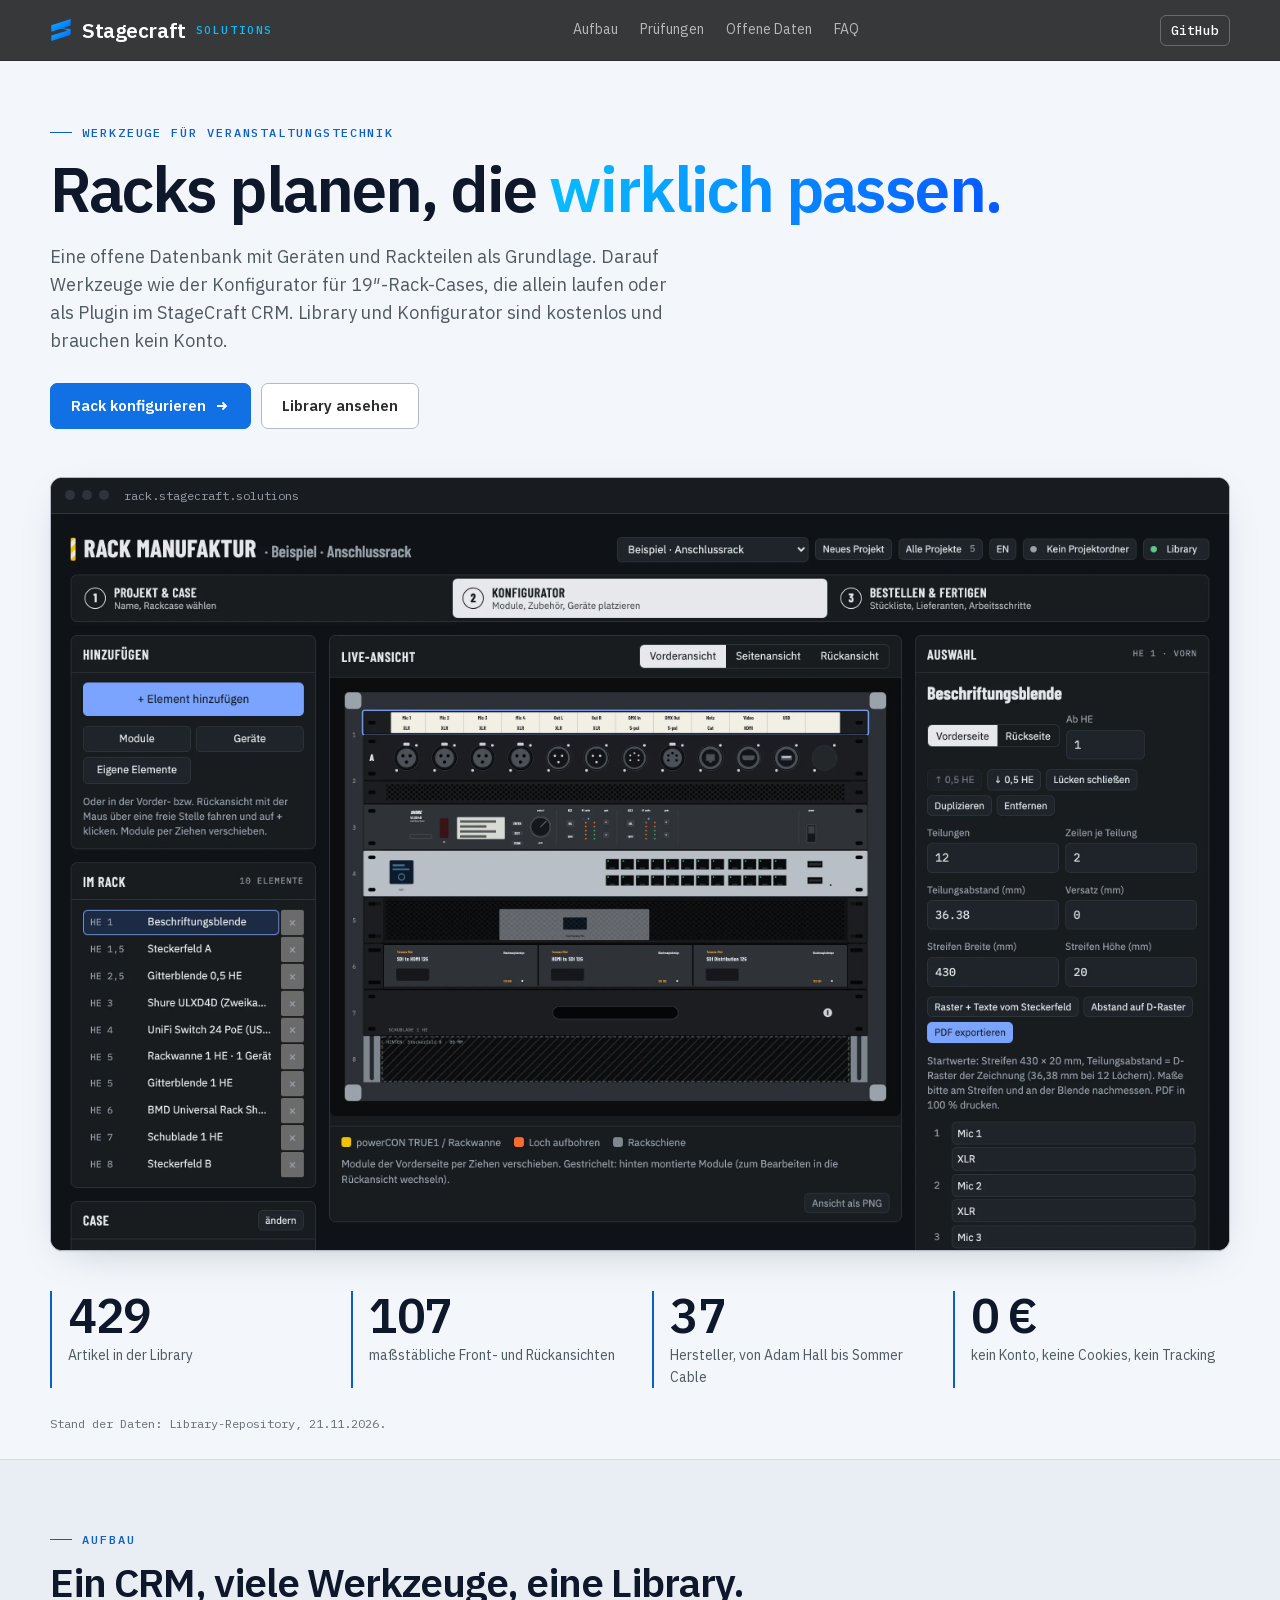
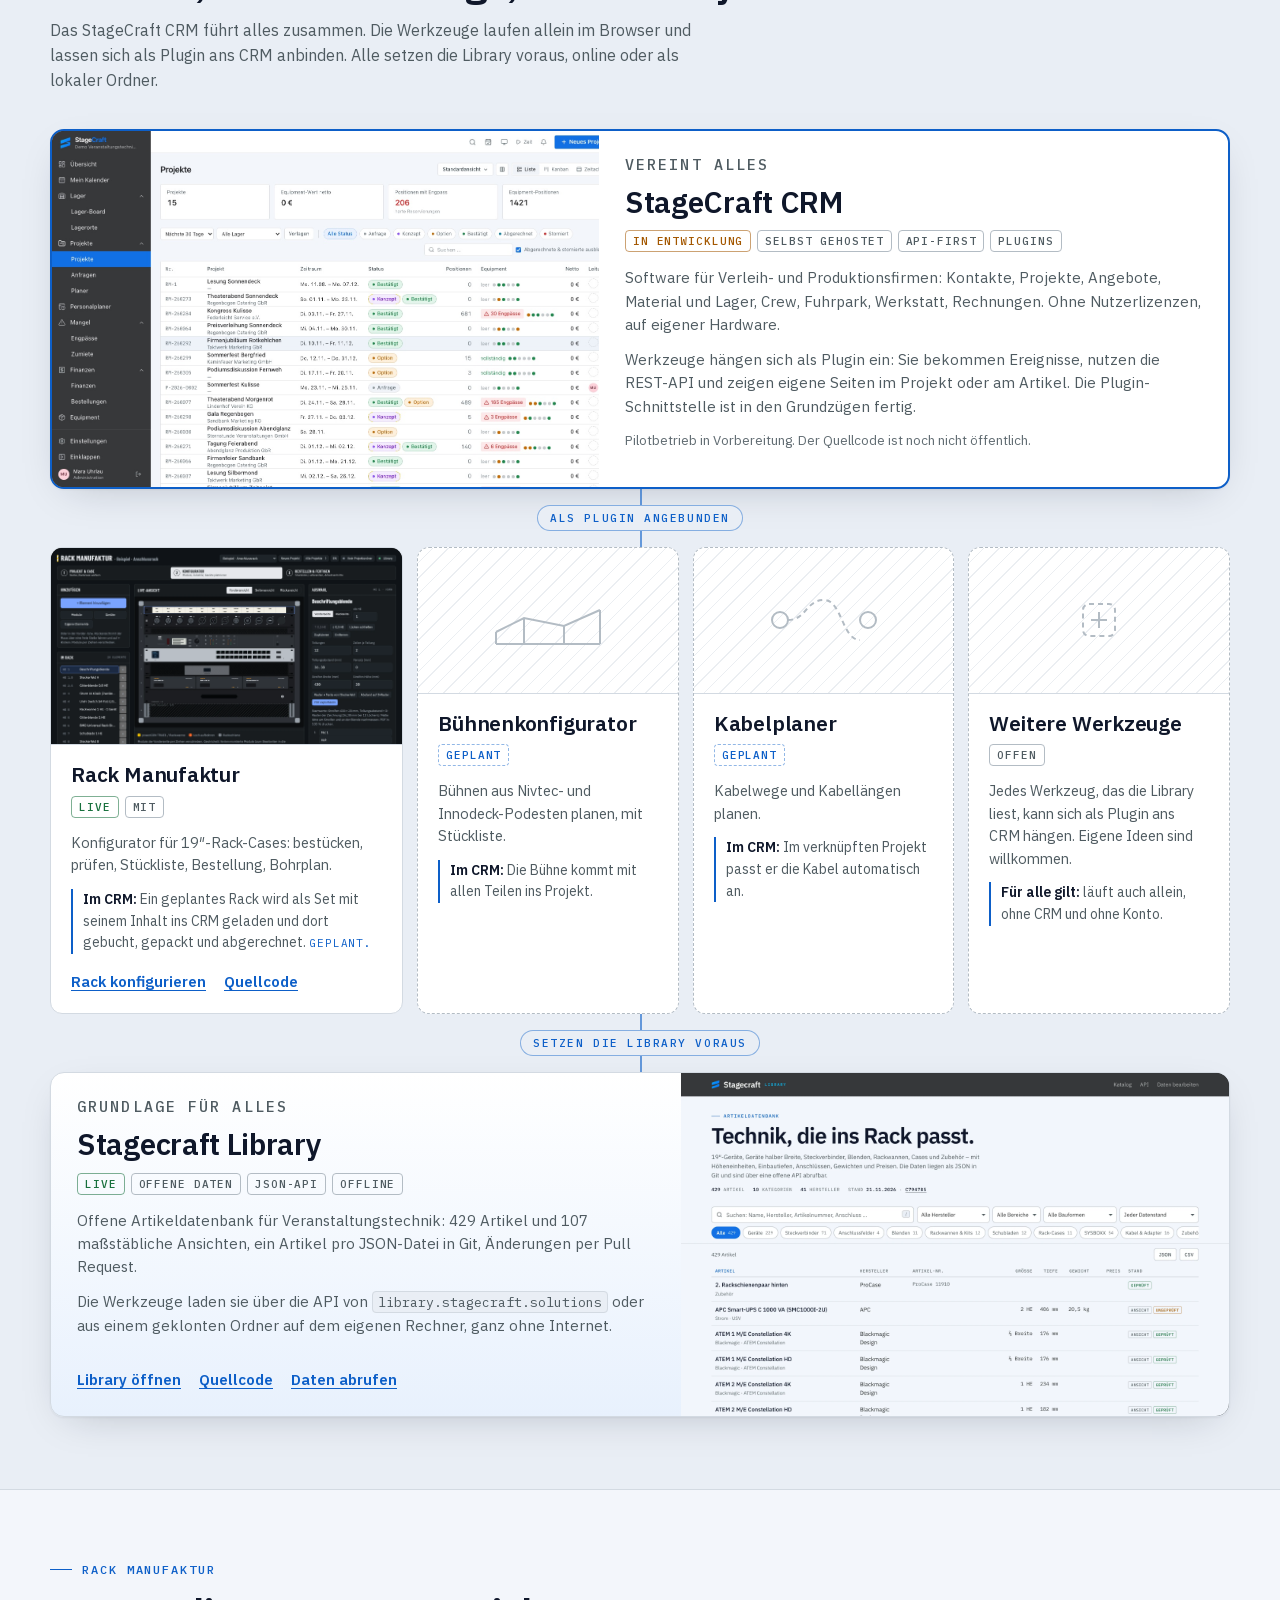
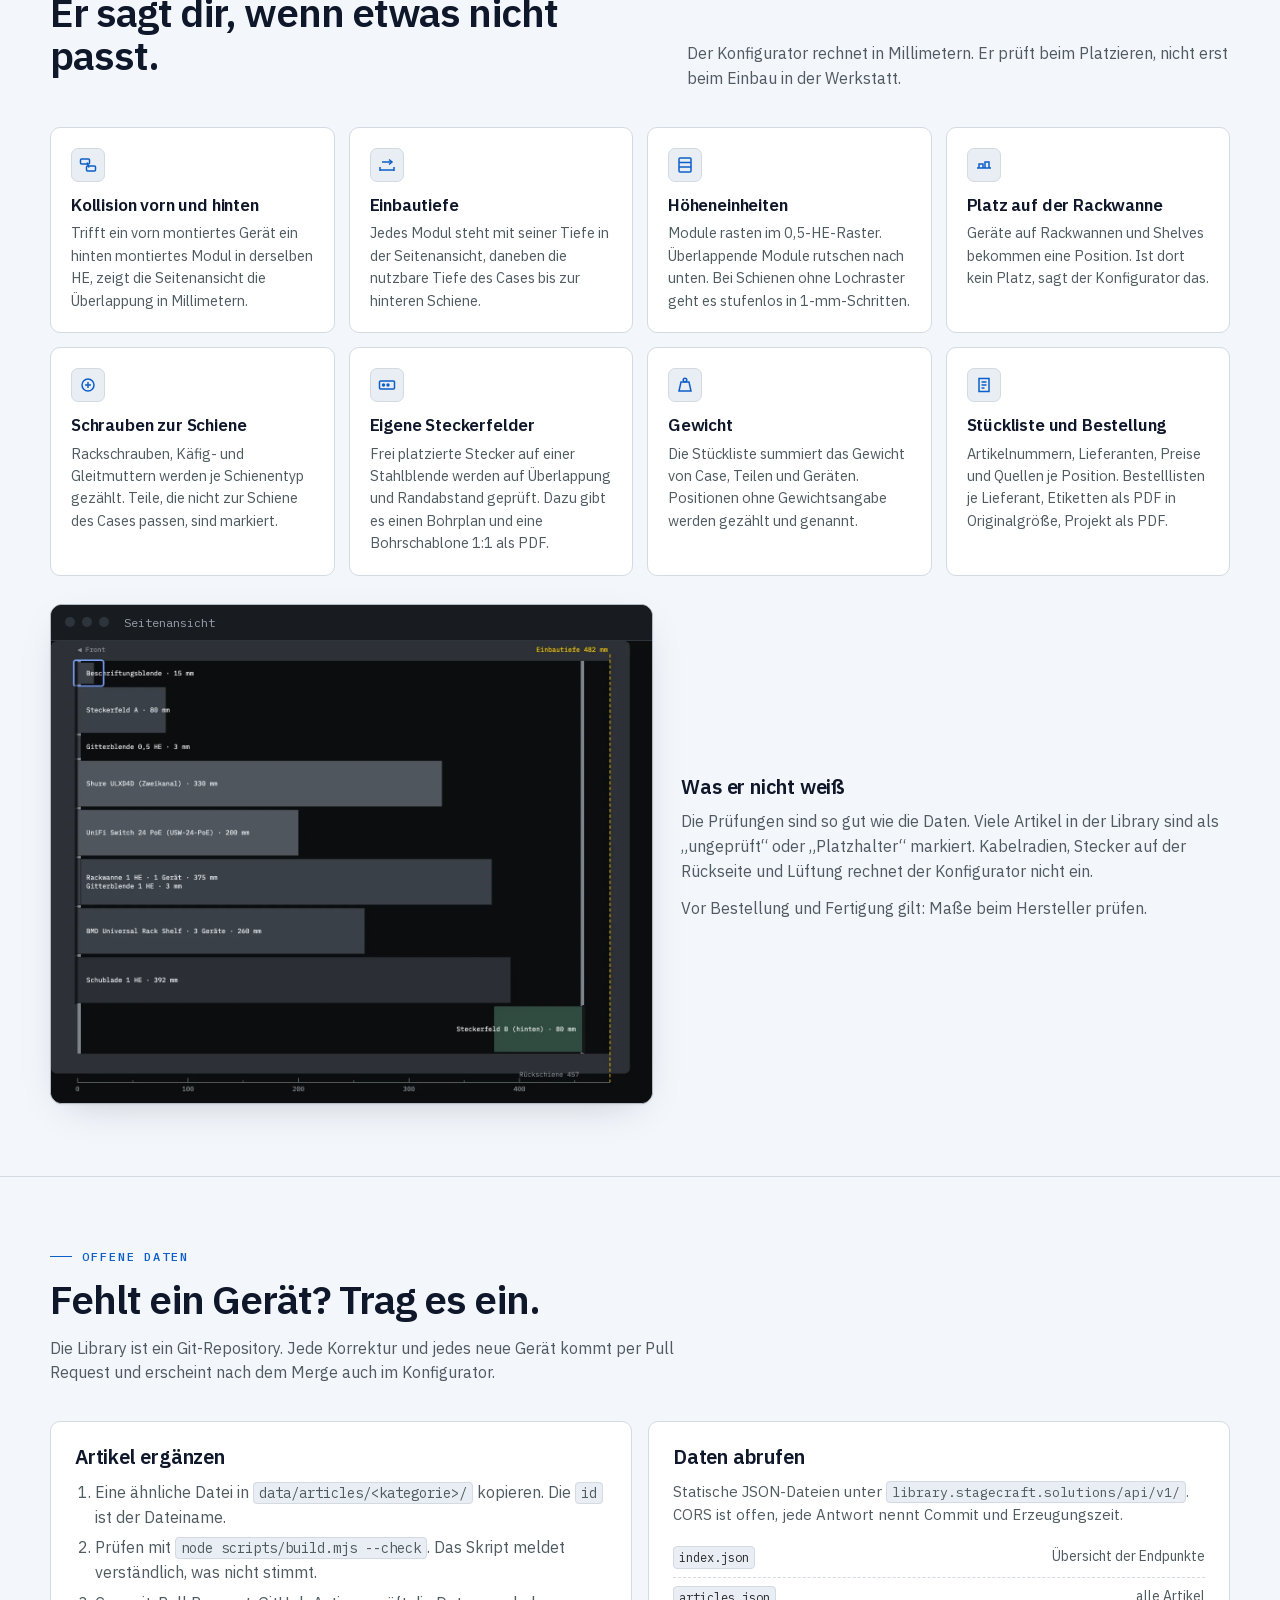
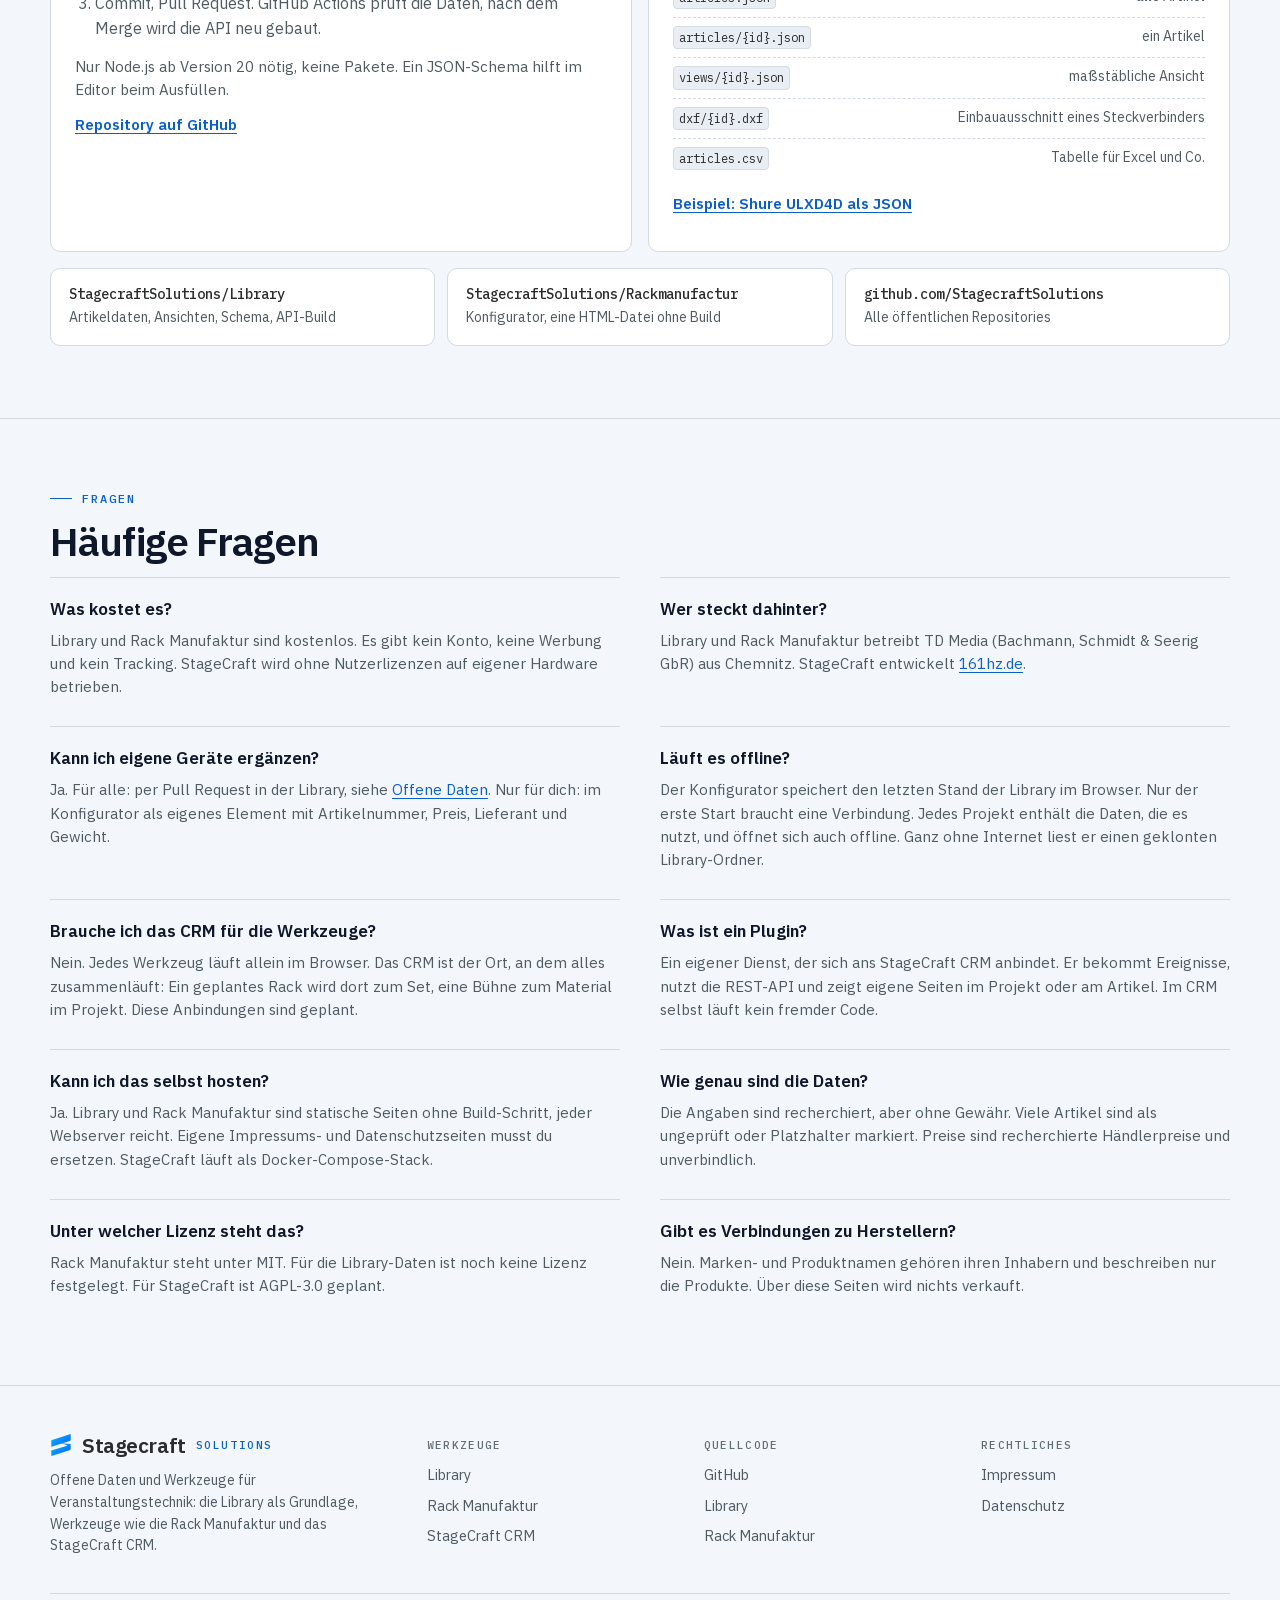
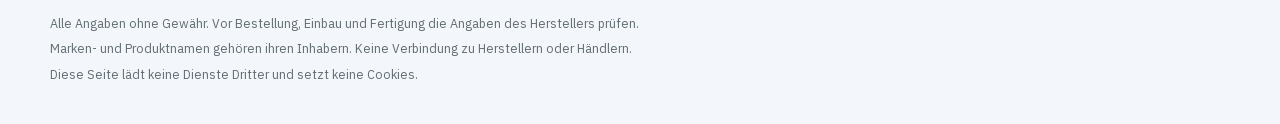
==== commit 71251832: "Neuer Library-Screenshot im StageCraft-Design Co-Authored-By: Claude Opus 5.5 <noreply@anthropic.com" ====
--- a/public/index.html
+++ b/public/index.html
@@ -327,7 +327,7 @@
 
       <!-- Ebene 3: Library -->
       <article class="layer lib">
-        <div class="img"><img src="assets/img/library-katalog.webp" width="2880" height="1800" loading="lazy" alt="Katalogseite der Stagecraft Library mit Suchfeld, Filtern nach Hersteller und Kategorie und einer Tabelle mit Artikeln, Maßen und Prüfstatus."></div>
+        <div class="img"><img src="assets/img/library-katalog.webp" width="2880" height="1800" loading="lazy" alt="Katalogseite der Stagecraft Library im StageCraft-Design mit Suchfeld, Filtern nach Hersteller und Kategorie und einer Tabelle mit Artikeln, Maßen und Prüfstatus."></div>
         <div class="body">
           <p class="role">Grundlage für alles</p>
           <h3>Stagecraft Library</h3>
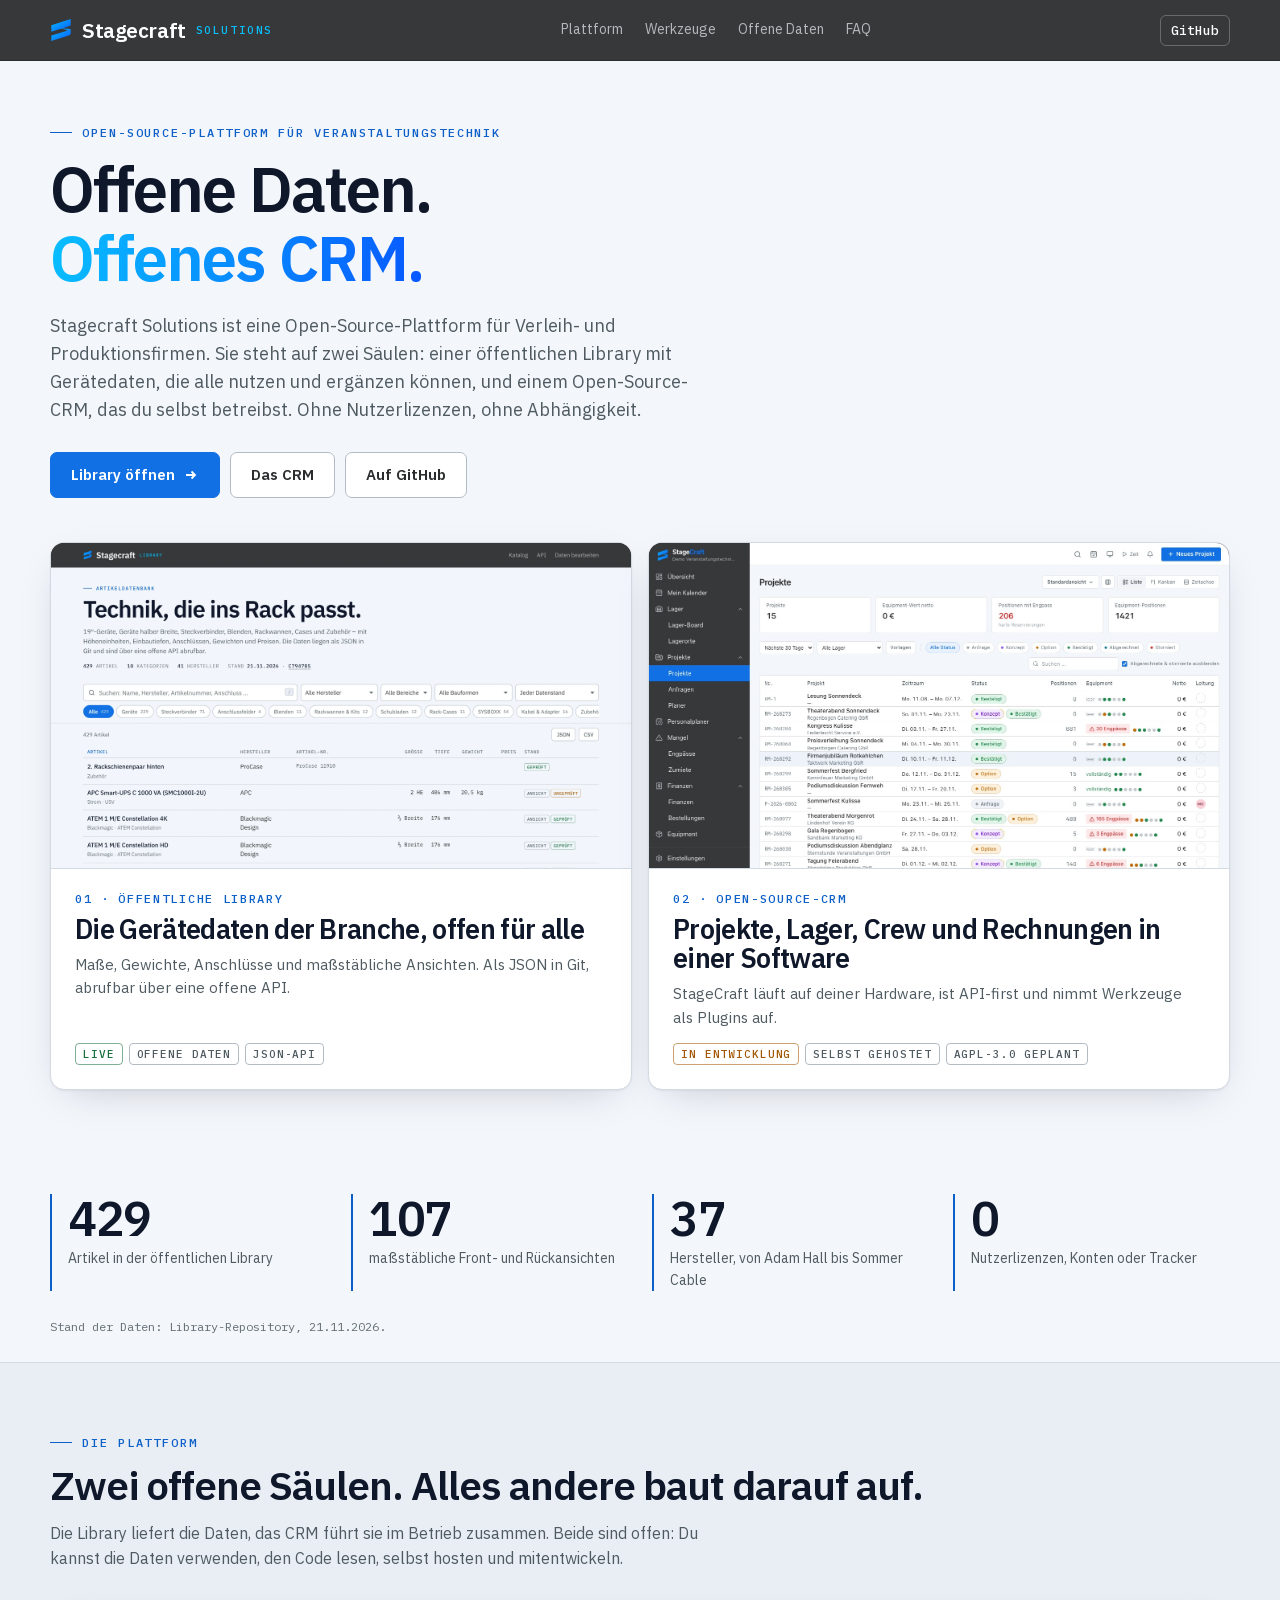
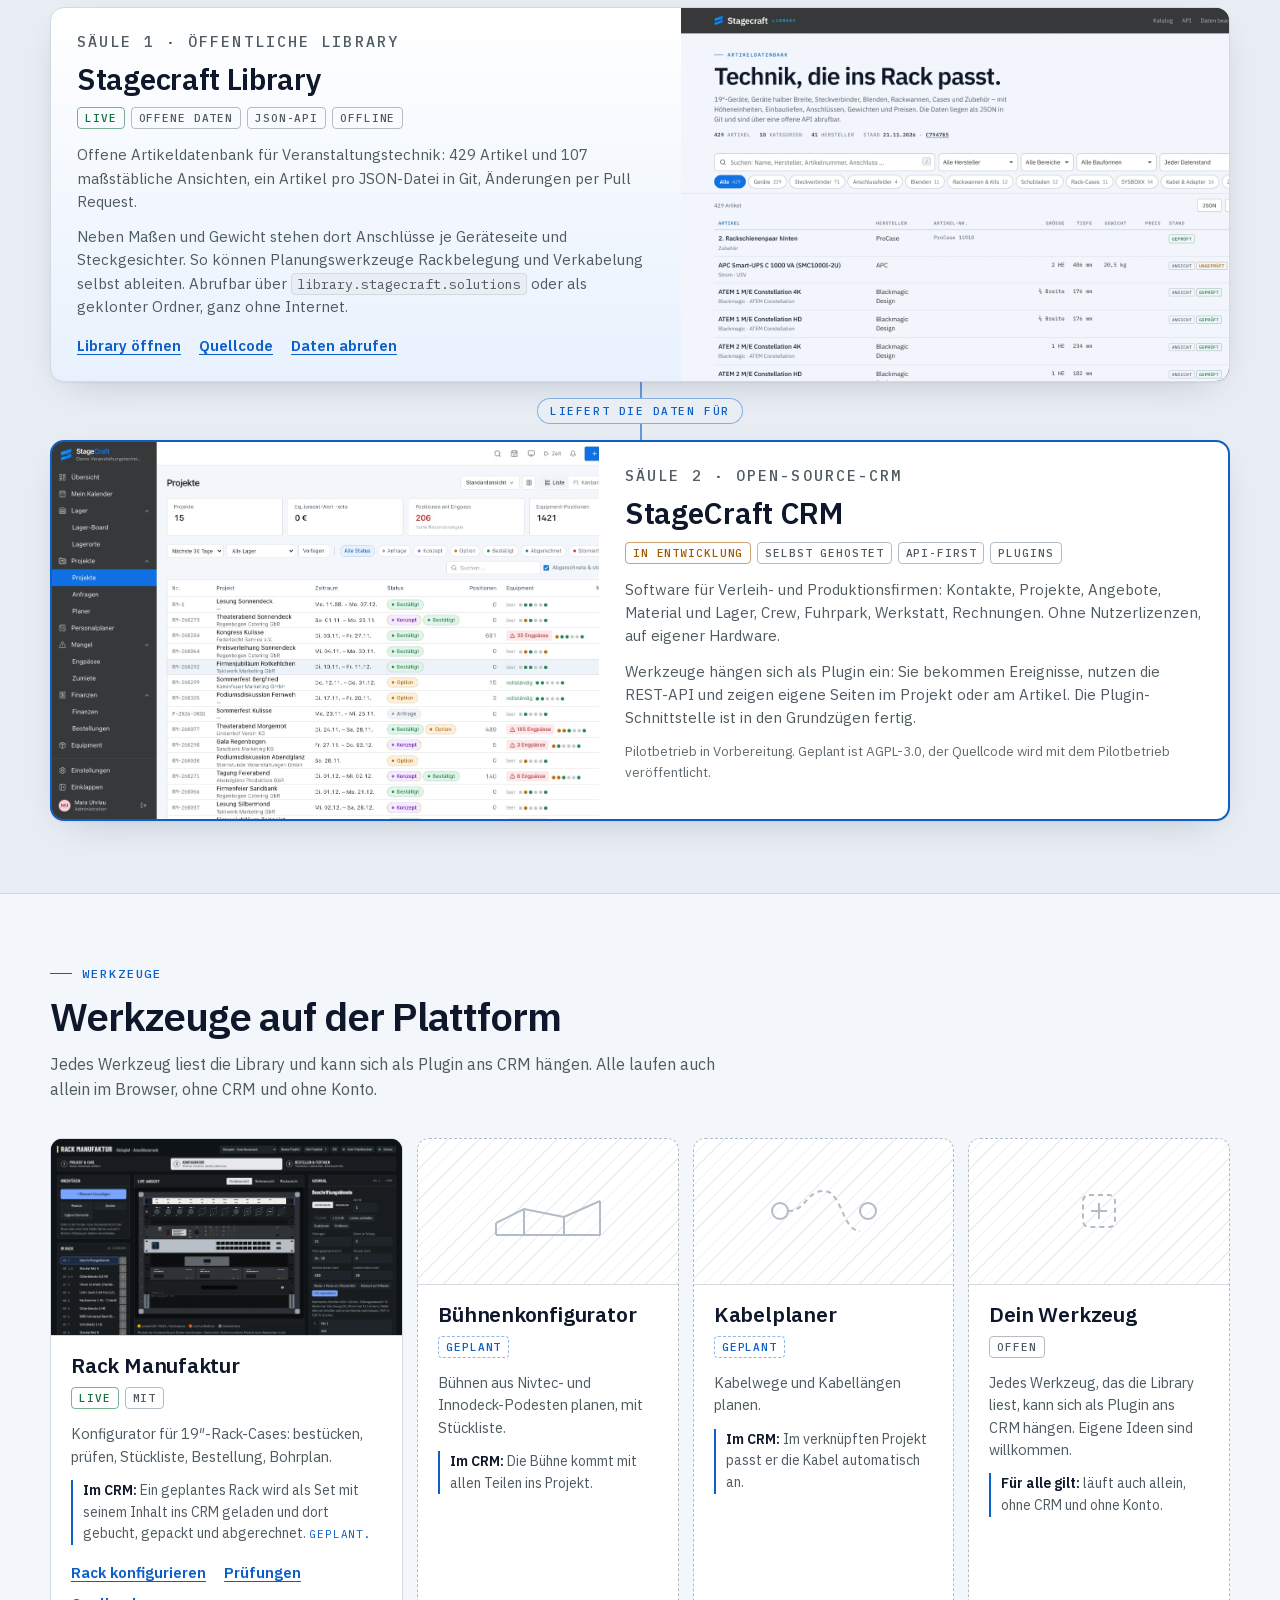
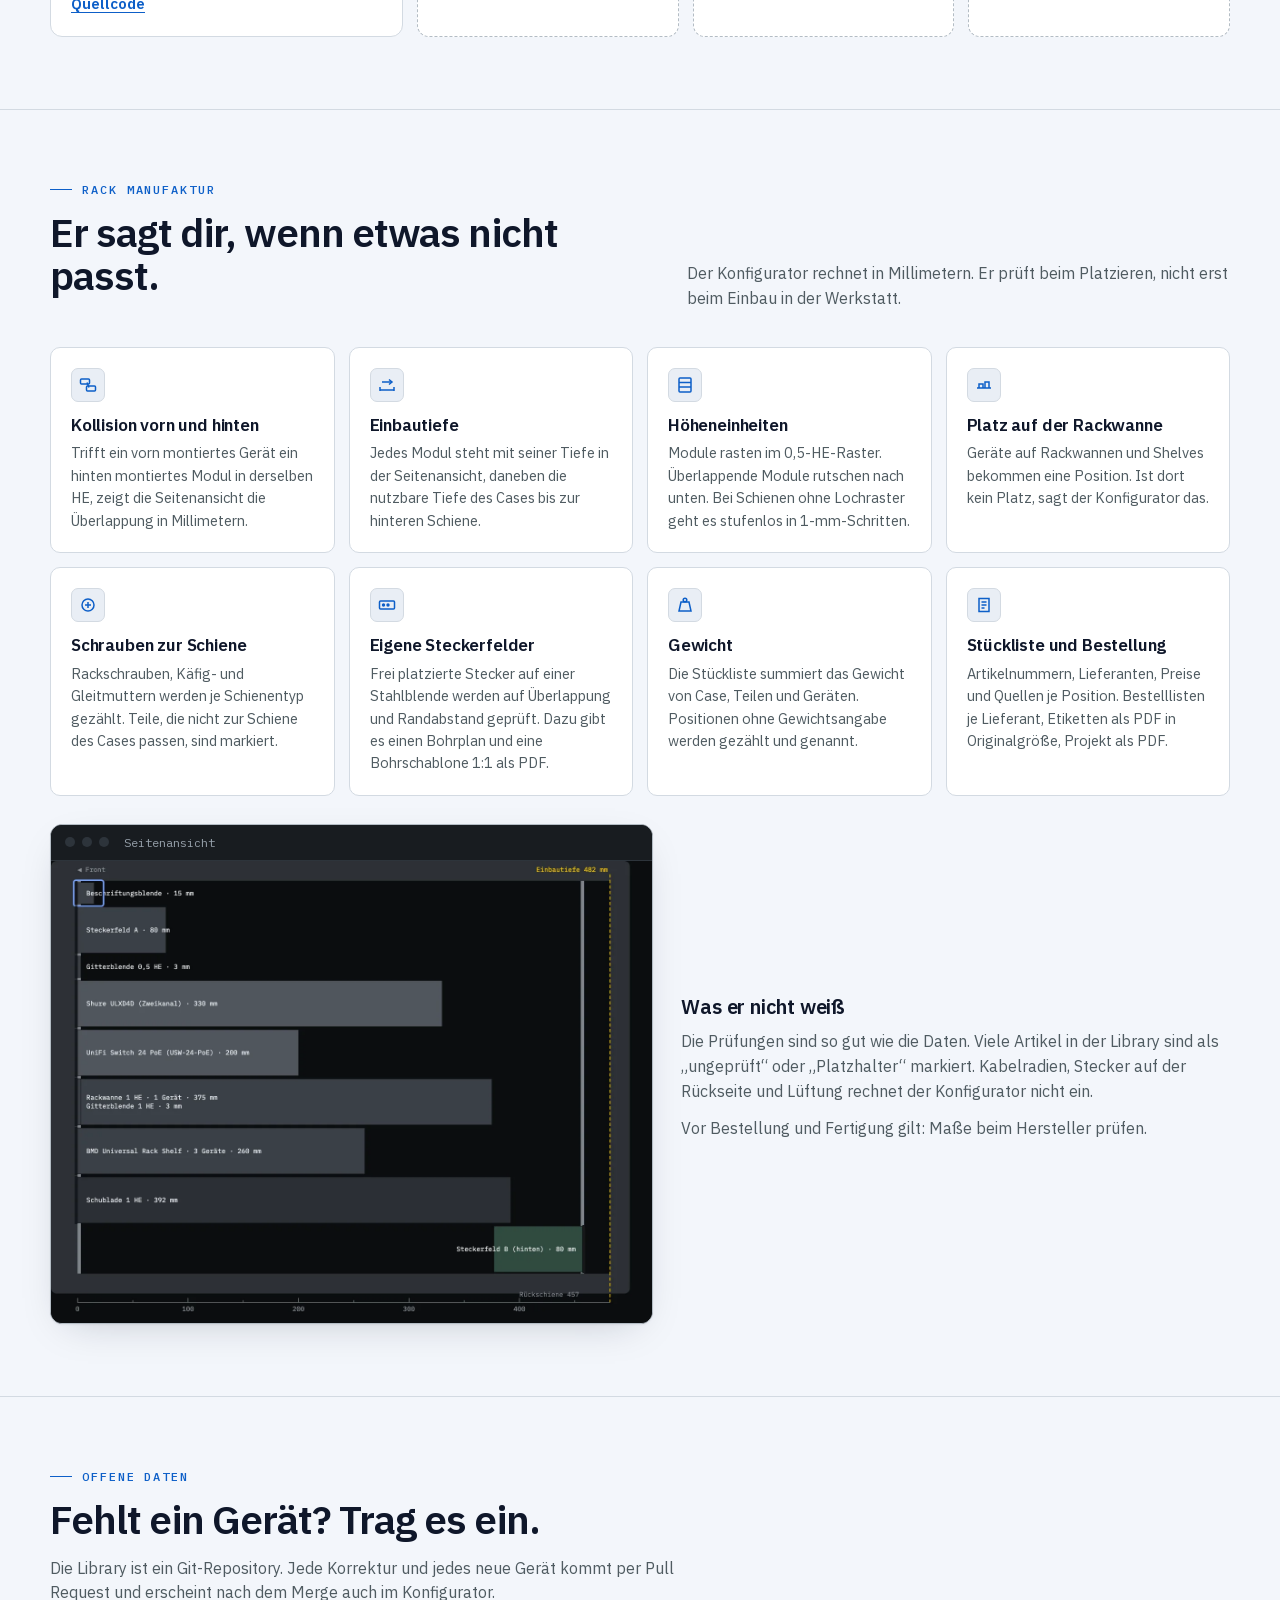
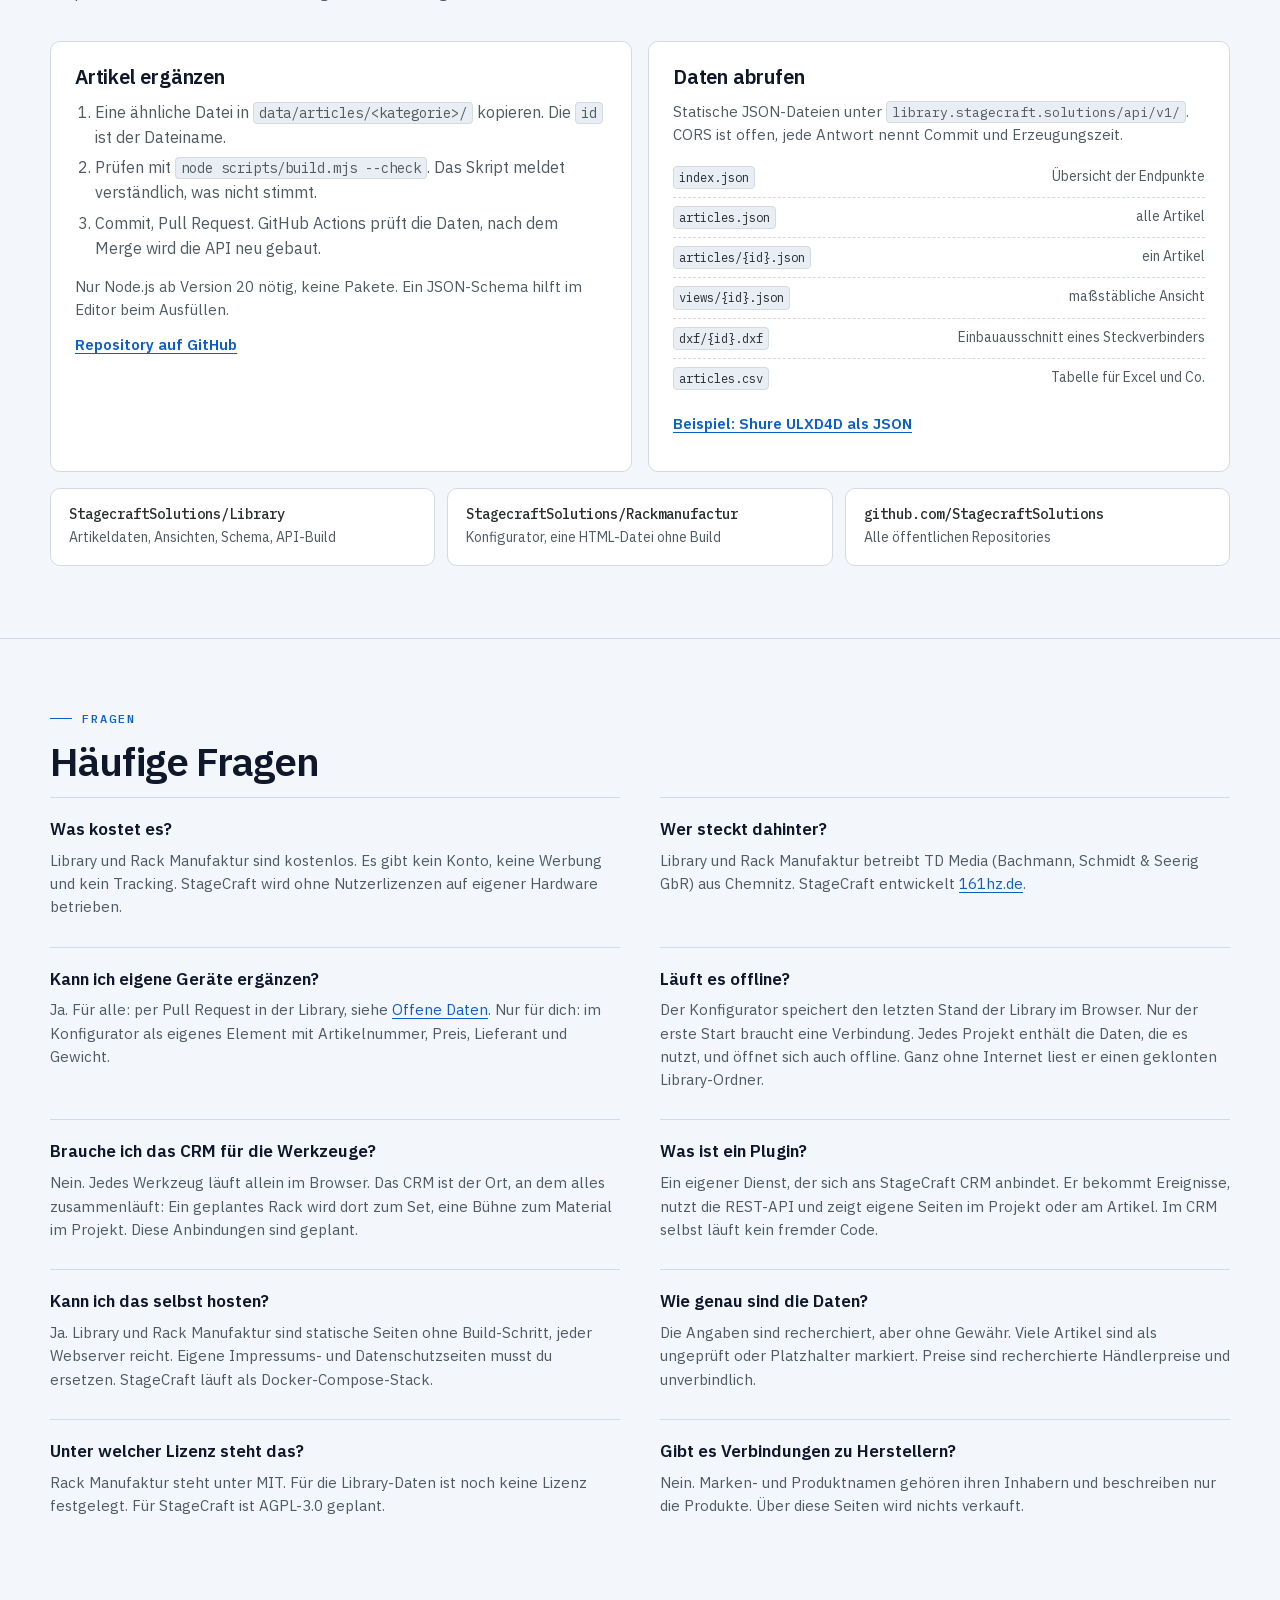
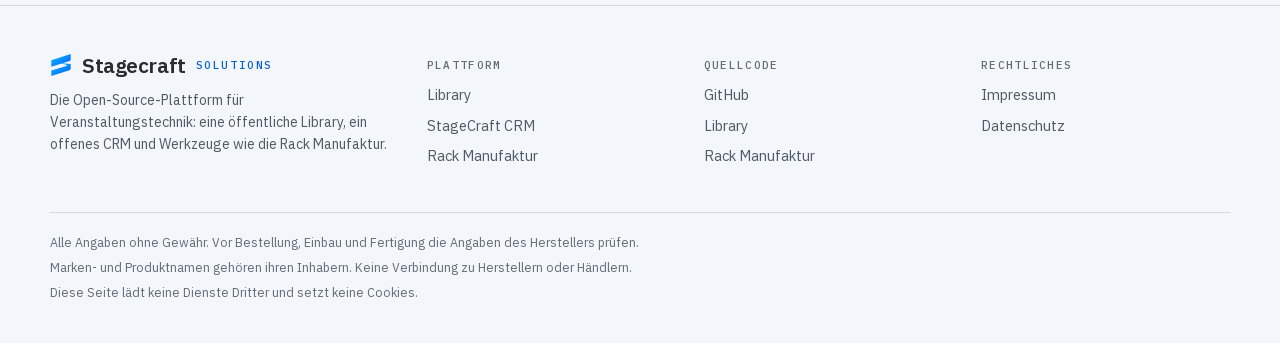
==== commit ddae8270: "Landingpage: Open-Source-Plattform mit Library und CRM vorn, Werkzeuge darunter Co-Authored-By: Clau" ====
--- a/public/index.html
+++ b/public/index.html
@@ -4,7 +4,7 @@
 <meta charset="utf-8">
 <meta name="viewport" content="width=device-width, initial-scale=1">
 <meta name="robots" content="noindex">
-<meta name="description" content="Stagecraft Solutions: eine offene Artikeldatenbank für Veranstaltungstechnik, ein Konfigurator für 19″-Rack-Cases und eine Software für Verleih- und Produktionsfirmen.">
+<meta name="description" content="Stagecraft Solutions: die Open-Source-Plattform für Veranstaltungstechnik. Eine öffentliche Library mit Gerätedaten und ein Open-Source-CRM für Verleih- und Produktionsfirmen, dazu Werkzeuge wie die Rack Manufaktur.">
 <meta name="theme-color" content="#101213" media="(prefers-color-scheme: dark)">
 <meta name="theme-color" content="#363839" media="(prefers-color-scheme: light)">
 <title>Stagecraft Solutions</title>
@@ -89,6 +89,19 @@
 .shot .bar i{width:10px;height:10px;border-radius:50%;background:#2d343b;flex:none}
 .shot .bar span{margin-left:8px;overflow:hidden;text-overflow:ellipsis;white-space:nowrap}
 figcaption{font-size:13px;color:var(--faint);margin-top:10px}
+
+/* Hero: zwei Säulen */
+.pillars{display:grid;grid-template-columns:1fr 1fr;gap:16px;margin:44px 0 64px}
+.pillar{display:flex;flex-direction:column;background:var(--panel);border:1px solid var(--line);border-radius:14px;overflow:hidden;text-decoration:none;box-shadow:var(--shadow);transition:border-color .15s}
+.pillar:hover{border-color:var(--accent)}
+.pillar .img{aspect-ratio:16/9;background:#101316;overflow:hidden;border-bottom:1px solid var(--line)}
+.pillar .img img{width:100%;height:100%;object-fit:cover;object-position:left top}
+.pillar .body{padding:22px 24px 24px;display:flex;flex-direction:column;flex:1}
+.pillar .num{font:500 12px var(--mono);letter-spacing:.14em;text-transform:uppercase;color:var(--accent);margin:0 0 8px}
+.pillar h2{font-size:clamp(22px,2.4vw,27px);margin-bottom:10px}
+.pillar p{color:var(--muted);margin:0 0 14px;font-size:15px}
+.pillar .tags{margin:auto 0 0}
+@media (max-width:760px){.pillars{grid-template-columns:1fr}}
 
 /* Kennzahlen */
 .stats{padding:0;border-bottom:1px solid var(--line)}
@@ -216,8 +229,8 @@
   <div class="wrap">
     <a class="logo" href="./" aria-label="Stagecraft Solutions, Startseite"><svg class="mark" viewBox="0 0 362 370" aria-hidden="true"><defs><linearGradient id="mk1" x1="0" y1="0" x2="1" y2="1"><stop offset="0" stop-color="#08BFFF"/><stop offset="1" stop-color="#0757FF"/></linearGradient></defs><g fill="url(#mk1)"><path d="M18 105 L344 0 L344 91 Q344 110 326 117 L18 216 Z"/><path d="M18 278 L270 202 Q296 194 270 181 L151 150 L344 169 L344 244 Q344 266 323 273 L18 370 Z"/></g></svg>Stagecraft <small>Solutions</small></a>
     <nav aria-label="Abschnitte">
-      <a href="#projekte">Aufbau</a>
-      <a href="#pruefungen">Prüfungen</a>
+      <a href="#plattform">Plattform</a>
+      <a href="#werkzeuge">Werkzeuge</a>
       <a href="#offen">Offene Daten</a>
       <a href="#faq">FAQ</a>
     </nav>
@@ -227,22 +240,39 @@
 
 <main id="inhalt">
 
-<!-- 1 · Hero -->
+<!-- 1 · Hero: Open-Source-Plattform -->
 <section class="hero" aria-labelledby="hero-h">
   <div class="wrap">
-    <p class="eyebrow">Werkzeuge für Veranstaltungstechnik</p>
-    <h1 id="hero-h">Racks planen, die <em>wirklich passen.</em></h1>
-    <p class="lead">Eine offene Datenbank mit Geräten und Rackteilen als Grundlage. Darauf Werkzeuge wie der Konfigurator für 19″-Rack-Cases, die allein laufen oder als Plugin im StageCraft CRM. Library und Konfigurator sind kostenlos und brauchen kein Konto.</p>
+    <p class="eyebrow">Open-Source-Plattform für Veranstaltungstechnik</p>
+    <h1 id="hero-h">Offene Daten.<br><em>Offenes CRM.</em></h1>
+    <p class="lead">Stagecraft Solutions ist eine Open-Source-Plattform für Verleih- und Produktionsfirmen. Sie steht auf zwei Säulen: einer öffentlichen Library mit Gerätedaten, die alle nutzen und ergänzen können, und einem Open-Source-CRM, das du selbst betreibst. Ohne Nutzerlizenzen, ohne Abhängigkeit.</p>
     <div class="btns">
-      <a class="btn primary" href="https://rack.stagecraft.solutions/">Rack konfigurieren
+      <a class="btn primary" href="https://library.stagecraft.solutions/">Library öffnen
         <svg width="16" height="16" viewBox="0 0 16 16" aria-hidden="true"><path d="M3 8h9M8.5 4.5 12 8l-3.5 3.5" fill="none" stroke="currentColor" stroke-width="1.8"/></svg></a>
-      <a class="btn" href="https://library.stagecraft.solutions/">Library ansehen</a>
-    </div>
-    <figure class="shot">
-      <div class="bar" aria-hidden="true"><i></i><i></i><i></i><span>rack.stagecraft.solutions</span></div>
-      <img src="assets/img/rack-manufaktur-konfigurator.webp" width="2880" height="1800"
-        alt="Rack Manufaktur im Konfigurator: Vorderansicht eines 8-HE-Racks mit Beschriftungsblende, Steckerfeld mit XLR- und Netzwerkbuchsen, Shure-Funkempfänger, UniFi-Switch, Rackwanne, drei Blackmagic-Konvertern und Schublade. Links die Liste der Elemente, rechts die Einstellungen der Beschriftungsblende.">
-    </figure>
+      <a class="btn" href="#crm">Das CRM</a>
+      <a class="btn" href="https://github.com/StagecraftSolutions" rel="noopener">Auf GitHub</a>
+    </div>
+
+    <div class="pillars">
+      <a class="pillar" href="#library">
+        <div class="img"><img src="assets/img/library-katalog.webp" width="2880" height="1800" alt="Katalogseite der Stagecraft Library mit Suchfeld, Filtern nach Hersteller und Kategorie und einer Tabelle mit Artikeln, Maßen und Prüfstatus."></div>
+        <div class="body">
+          <p class="num">01 · Öffentliche Library</p>
+          <h2>Die Gerätedaten der Branche, offen für alle</h2>
+          <p>Maße, Gewichte, Anschlüsse und maßstäbliche Ansichten. Als JSON in Git, abrufbar über eine offene API.</p>
+          <div class="tags"><span class="tag live">Live</span><span class="tag">Offene Daten</span><span class="tag">JSON-API</span></div>
+        </div>
+      </a>
+      <a class="pillar" href="#crm">
+        <div class="img"><img src="assets/img/stagecraft-projekte.jpg" width="1440" height="900" alt="StageCraft CRM: Projektliste mit Status, Zeitraum, Fortschritt in sechs Bereichen und Engpass-Hinweisen."></div>
+        <div class="body">
+          <p class="num">02 · Open-Source-CRM</p>
+          <h2>Projekte, Lager, Crew und Rechnungen in einer Software</h2>
+          <p>StageCraft läuft auf deiner Hardware, ist API-first und nimmt Werkzeuge als Plugins auf.</p>
+          <div class="tags"><span class="tag dev">In Entwicklung</span><span class="tag">Selbst gehostet</span><span class="tag">AGPL-3.0 geplant</span></div>
+        </div>
+      </a>
+    </div>
   </div>
 </section>
 
@@ -250,98 +280,101 @@
 <section class="stats" aria-label="Kennzahlen">
   <div class="wrap">
     <ul>
-      <li><b>429</b><span>Artikel in der Library</span></li>
+      <li><b>429</b><span>Artikel in der öffentlichen Library</span></li>
       <li><b>107</b><span>maßstäbliche Front- und Rückansichten</span></li>
       <li><b>37</b><span>Hersteller, von Adam Hall bis Sommer Cable</span></li>
-      <li><b>0&nbsp;€</b><span>kein Konto, keine Cookies, kein Tracking</span></li>
+      <li><b>0</b><span>Nutzerlizenzen, Konten oder Tracker</span></li>
     </ul>
     <p class="src">Stand der Daten: Library-Repository, 21.11.2026.</p>
   </div>
 </section>
 
-<!-- 3 · Aufbau: CRM, Tools, Library -->
-<section id="projekte" class="flowsec" aria-labelledby="pj-h">
-  <div class="wrap">
-    <p class="eyebrow">Aufbau</p>
-    <h2 id="pj-h">Ein CRM, viele Werkzeuge, eine Library.</h2>
-    <p class="sub">Das StageCraft CRM führt alles zusammen. Die Werkzeuge laufen allein im Browser und lassen sich als Plugin ans CRM anbinden. Alle setzen die Library voraus, online oder als lokaler Ordner.</p>
+<!-- 3 · Plattform: Library und CRM -->
+<section id="plattform" class="flowsec" aria-labelledby="pf-h">
+  <div class="wrap">
+    <p class="eyebrow">Die Plattform</p>
+    <h2 id="pf-h">Zwei offene Säulen. Alles andere baut darauf auf.</h2>
+    <p class="sub">Die Library liefert die Daten, das CRM führt sie im Betrieb zusammen. Beide sind offen: Du kannst die Daten verwenden, den Code lesen, selbst hosten und mitentwickeln.</p>
 
     <div class="stack">
-      <!-- Ebene 1: CRM -->
-      <article class="layer crm" id="stagecraft">
+      <article class="layer lib" id="library">
+        <div class="img"><img src="assets/img/library-katalog.webp" width="2880" height="1800" loading="lazy" alt="Katalogseite der Stagecraft Library mit Tabelle aus Artikeln, Maßen und Prüfstatus."></div>
+        <div class="body">
+          <p class="role">Säule 1 · Öffentliche Library</p>
+          <h3>Stagecraft Library</h3>
+          <div class="tags"><span class="tag live">Live</span><span class="tag">Offene Daten</span><span class="tag">JSON-API</span><span class="tag">Offline</span></div>
+          <p>Offene Artikeldatenbank für Veranstaltungstechnik: 429 Artikel und 107 maßstäbliche Ansichten, ein Artikel pro JSON-Datei in Git, Änderungen per Pull Request.</p>
+          <p>Neben Maßen und Gewicht stehen dort Anschlüsse je Geräteseite und Steckgesichter. So können Planungswerkzeuge Rackbelegung und Verkabelung selbst ableiten. Abrufbar über <code>library.stagecraft.solutions</code> oder als geklonter Ordner, ganz ohne Internet.</p>
+          <div class="links"><a href="https://library.stagecraft.solutions/">Library öffnen</a><a href="https://github.com/StagecraftSolutions/Library" rel="noopener">Quellcode</a><a href="#offen">Daten abrufen</a></div>
+        </div>
+      </article>
+
+      <div class="band" aria-hidden="true"><span>liefert die Daten für</span></div>
+
+      <article class="layer crm" id="crm">
         <div class="img"><img src="assets/img/stagecraft-projekte.jpg" width="1440" height="900" loading="lazy" alt="StageCraft: Projektliste mit Status, Zeitraum, Fortschritt in sechs Bereichen und Engpass-Hinweisen."></div>
         <div class="body">
-          <p class="role">Vereint alles</p>
+          <p class="role">Säule 2 · Open-Source-CRM</p>
           <h3>StageCraft CRM</h3>
           <div class="tags"><span class="tag dev">In Entwicklung</span><span class="tag">Selbst gehostet</span><span class="tag">API-first</span><span class="tag">Plugins</span></div>
           <p>Software für Verleih- und Produktionsfirmen: Kontakte, Projekte, Angebote, Material und Lager, Crew, Fuhrpark, Werkstatt, Rechnungen. Ohne Nutzerlizenzen, auf eigener Hardware.</p>
           <p>Werkzeuge hängen sich als Plugin ein: Sie bekommen Ereignisse, nutzen die REST-API und zeigen eigene Seiten im Projekt oder am Artikel. Die Plugin-Schnittstelle ist in den Grundzügen fertig.</p>
-          <p class="note">Pilotbetrieb in Vorbereitung. Der Quellcode ist noch nicht öffentlich.</p>
-        </div>
-      </article>
-
-      <div class="band" aria-hidden="true"><span>als Plugin angebunden</span></div>
-
-      <!-- Ebene 2: Werkzeuge -->
-      <div class="tools">
-        <article class="tool">
-          <div class="img"><img src="assets/img/rack-manufaktur-konfigurator.webp" width="2880" height="1800" loading="lazy" alt="Rack Manufaktur: Konfigurator mit Vorderansicht eines bestückten Racks."></div>
-          <div class="body">
-            <h3>Rack Manufaktur</h3>
-            <div class="tags"><span class="tag live">Live</span><span class="tag">MIT</span></div>
-            <p>Konfigurator für 19″-Rack-Cases: bestücken, prüfen, Stückliste, Bestellung, Bohrplan.</p>
-            <p class="crm-hint"><b>Im CRM:</b> Ein geplantes Rack wird als Set mit seinem Inhalt ins CRM geladen und dort gebucht, gepackt und abgerechnet. <i>Geplant.</i></p>
-            <div class="links"><a href="https://rack.stagecraft.solutions/">Rack konfigurieren</a><a href="https://github.com/StagecraftSolutions/Rackmanufactur" rel="noopener">Quellcode</a></div>
-          </div>
-        </article>
-        <article class="tool planned">
-          <div class="ph" aria-hidden="true"><svg viewBox="0 0 120 64" width="120" height="64"><path d="M8 44 36 30l40 8 36-16" fill="none" stroke="currentColor" stroke-width="2"/><path d="M8 44v12M36 30v26M76 38v18M112 22v34" stroke="currentColor" stroke-width="2"/><path d="M8 56h104" stroke="currentColor" stroke-width="2"/></svg></div>
-          <div class="body">
-            <h3>Bühnenkonfigurator</h3>
-            <div class="tags"><span class="tag plan">Geplant</span></div>
-            <p>Bühnen aus Nivtec- und Innodeck-Podesten planen, mit Stückliste.</p>
-            <p class="crm-hint"><b>Im CRM:</b> Die Bühne kommt mit allen Teilen ins Projekt.</p>
-          </div>
-        </article>
-        <article class="tool planned">
-          <div class="ph" aria-hidden="true"><svg viewBox="0 0 120 64" width="120" height="64"><circle cx="16" cy="32" r="8" fill="none" stroke="currentColor" stroke-width="2"/><circle cx="104" cy="32" r="8" fill="none" stroke="currentColor" stroke-width="2"/><path d="M24 32c18 0 18-20 36-20s18 40 36 40" fill="none" stroke="currentColor" stroke-width="2" stroke-dasharray="5 4"/></svg></div>
-          <div class="body">
-            <h3>Kabelplaner</h3>
-            <div class="tags"><span class="tag plan">Geplant</span></div>
-            <p>Kabelwege und Kabellängen planen.</p>
-            <p class="crm-hint"><b>Im CRM:</b> Im verknüpften Projekt passt er die Kabel automatisch an.</p>
-          </div>
-        </article>
-        <article class="tool more">
-          <div class="ph" aria-hidden="true"><svg viewBox="0 0 120 64" width="120" height="64"><rect x="44" y="16" width="32" height="32" rx="6" fill="none" stroke="currentColor" stroke-width="2" stroke-dasharray="5 4"/><path d="M60 24v16M52 32h16" stroke="currentColor" stroke-width="2"/></svg></div>
-          <div class="body">
-            <h3>Weitere Werkzeuge</h3>
-            <div class="tags"><span class="tag">Offen</span></div>
-            <p>Jedes Werkzeug, das die Library liest, kann sich als Plugin ans CRM hängen. Eigene Ideen sind willkommen.</p>
-            <p class="crm-hint"><b>Für alle gilt:</b> läuft auch allein, ohne CRM und ohne Konto.</p>
-          </div>
-        </article>
-      </div>
-
-      <div class="band up" aria-hidden="true"><span>setzen die Library voraus</span></div>
-
-      <!-- Ebene 3: Library -->
-      <article class="layer lib">
-        <div class="img"><img src="assets/img/library-katalog.webp" width="2880" height="1800" loading="lazy" alt="Katalogseite der Stagecraft Library im StageCraft-Design mit Suchfeld, Filtern nach Hersteller und Kategorie und einer Tabelle mit Artikeln, Maßen und Prüfstatus."></div>
-        <div class="body">
-          <p class="role">Grundlage für alles</p>
-          <h3>Stagecraft Library</h3>
-          <div class="tags"><span class="tag live">Live</span><span class="tag">Offene Daten</span><span class="tag">JSON-API</span><span class="tag">Offline</span></div>
-          <p>Offene Artikeldatenbank für Veranstaltungstechnik: 429 Artikel und 107 maßstäbliche Ansichten, ein Artikel pro JSON-Datei in Git, Änderungen per Pull Request.</p>
-          <p>Die Werkzeuge laden sie über die API von <code>library.stagecraft.solutions</code> oder aus einem geklonten Ordner auf dem eigenen Rechner, ganz ohne Internet.</p>
-          <div class="links"><a href="https://library.stagecraft.solutions/">Library öffnen</a><a href="https://github.com/StagecraftSolutions/Library" rel="noopener">Quellcode</a><a href="#offen">Daten abrufen</a></div>
-        </div>
-      </article>
-    </div>
-  </div>
-</section>
-
-<!-- 4 · Prüfungen -->
+          <p class="note">Pilotbetrieb in Vorbereitung. Geplant ist AGPL-3.0, der Quellcode wird mit dem Pilotbetrieb veröffentlicht.</p>
+        </div>
+      </article>
+    </div>
+  </div>
+</section>
+
+<!-- 4 · Werkzeuge auf der Plattform -->
+<section id="werkzeuge" aria-labelledby="wz-h">
+  <div class="wrap">
+    <p class="eyebrow">Werkzeuge</p>
+    <h2 id="wz-h">Werkzeuge auf der Plattform</h2>
+    <p class="sub">Jedes Werkzeug liest die Library und kann sich als Plugin ans CRM hängen. Alle laufen auch allein im Browser, ohne CRM und ohne Konto.</p>
+    <div class="tools">
+      <article class="tool">
+        <div class="img"><img src="assets/img/rack-manufaktur-konfigurator.webp" width="2880" height="1800" loading="lazy" alt="Rack Manufaktur: Konfigurator mit Vorderansicht eines bestückten 8-HE-Racks."></div>
+        <div class="body">
+          <h3>Rack Manufaktur</h3>
+          <div class="tags"><span class="tag live">Live</span><span class="tag">MIT</span></div>
+          <p>Konfigurator für 19″-Rack-Cases: bestücken, prüfen, Stückliste, Bestellung, Bohrplan.</p>
+          <p class="crm-hint"><b>Im CRM:</b> Ein geplantes Rack wird als Set mit seinem Inhalt ins CRM geladen und dort gebucht, gepackt und abgerechnet. <i>Geplant.</i></p>
+          <div class="links"><a href="https://rack.stagecraft.solutions/">Rack konfigurieren</a><a href="#pruefungen">Prüfungen</a><a href="https://github.com/StagecraftSolutions/Rackmanufactur" rel="noopener">Quellcode</a></div>
+        </div>
+      </article>
+      <article class="tool planned">
+        <div class="ph" aria-hidden="true"><svg viewBox="0 0 120 64" width="120" height="64"><path d="M8 44 36 30l40 8 36-16" fill="none" stroke="currentColor" stroke-width="2"/><path d="M8 44v12M36 30v26M76 38v18M112 22v34" stroke="currentColor" stroke-width="2"/><path d="M8 56h104" stroke="currentColor" stroke-width="2"/></svg></div>
+        <div class="body">
+          <h3>Bühnenkonfigurator</h3>
+          <div class="tags"><span class="tag plan">Geplant</span></div>
+          <p>Bühnen aus Nivtec- und Innodeck-Podesten planen, mit Stückliste.</p>
+          <p class="crm-hint"><b>Im CRM:</b> Die Bühne kommt mit allen Teilen ins Projekt.</p>
+        </div>
+      </article>
+      <article class="tool planned">
+        <div class="ph" aria-hidden="true"><svg viewBox="0 0 120 64" width="120" height="64"><circle cx="16" cy="32" r="8" fill="none" stroke="currentColor" stroke-width="2"/><circle cx="104" cy="32" r="8" fill="none" stroke="currentColor" stroke-width="2"/><path d="M24 32c18 0 18-20 36-20s18 40 36 40" fill="none" stroke="currentColor" stroke-width="2" stroke-dasharray="5 4"/></svg></div>
+        <div class="body">
+          <h3>Kabelplaner</h3>
+          <div class="tags"><span class="tag plan">Geplant</span></div>
+          <p>Kabelwege und Kabellängen planen.</p>
+          <p class="crm-hint"><b>Im CRM:</b> Im verknüpften Projekt passt er die Kabel automatisch an.</p>
+        </div>
+      </article>
+      <article class="tool more">
+        <div class="ph" aria-hidden="true"><svg viewBox="0 0 120 64" width="120" height="64"><rect x="44" y="16" width="32" height="32" rx="6" fill="none" stroke="currentColor" stroke-width="2" stroke-dasharray="5 4"/><path d="M60 24v16M52 32h16" stroke="currentColor" stroke-width="2"/></svg></div>
+        <div class="body">
+          <h3>Dein Werkzeug</h3>
+          <div class="tags"><span class="tag">Offen</span></div>
+          <p>Jedes Werkzeug, das die Library liest, kann sich als Plugin ans CRM hängen. Eigene Ideen sind willkommen.</p>
+          <p class="crm-hint"><b>Für alle gilt:</b> läuft auch allein, ohne CRM und ohne Konto.</p>
+        </div>
+      </article>
+    </div>
+  </div>
+</section>
+
+<!-- 5 · Prüfungen der Rack Manufaktur -->
 <section id="pruefungen" aria-labelledby="pr-h">
   <div class="wrap">
     <div class="checks-head">
@@ -505,14 +538,14 @@
     <div class="foot">
       <div>
         <a class="logo" href="./"><svg class="mark" viewBox="0 0 362 370" aria-hidden="true"><defs><linearGradient id="mk2" x1="0" y1="0" x2="1" y2="1"><stop offset="0" stop-color="#08BFFF"/><stop offset="1" stop-color="#0757FF"/></linearGradient></defs><g fill="url(#mk2)"><path d="M18 105 L344 0 L344 91 Q344 110 326 117 L18 216 Z"/><path d="M18 278 L270 202 Q296 194 270 181 L151 150 L344 169 L344 244 Q344 266 323 273 L18 370 Z"/></g></svg>Stagecraft <small>Solutions</small></a>
-        <p>Offene Daten und Werkzeuge für Veranstaltungstechnik: die Library als Grundlage, Werkzeuge wie die Rack Manufaktur und das StageCraft CRM.</p>
-      </div>
-      <div>
-        <h4>Werkzeuge</h4>
+        <p>Die Open-Source-Plattform für Veranstaltungstechnik: eine öffentliche Library, ein offenes CRM und Werkzeuge wie die Rack Manufaktur.</p>
+      </div>
+      <div>
+        <h4>Plattform</h4>
         <ul>
           <li><a href="https://library.stagecraft.solutions/">Library</a></li>
+          <li><a href="#crm">StageCraft CRM</a></li>
           <li><a href="https://rack.stagecraft.solutions/">Rack Manufaktur</a></li>
-          <li><a href="#stagecraft">StageCraft CRM</a></li>
         </ul>
       </div>
       <div>
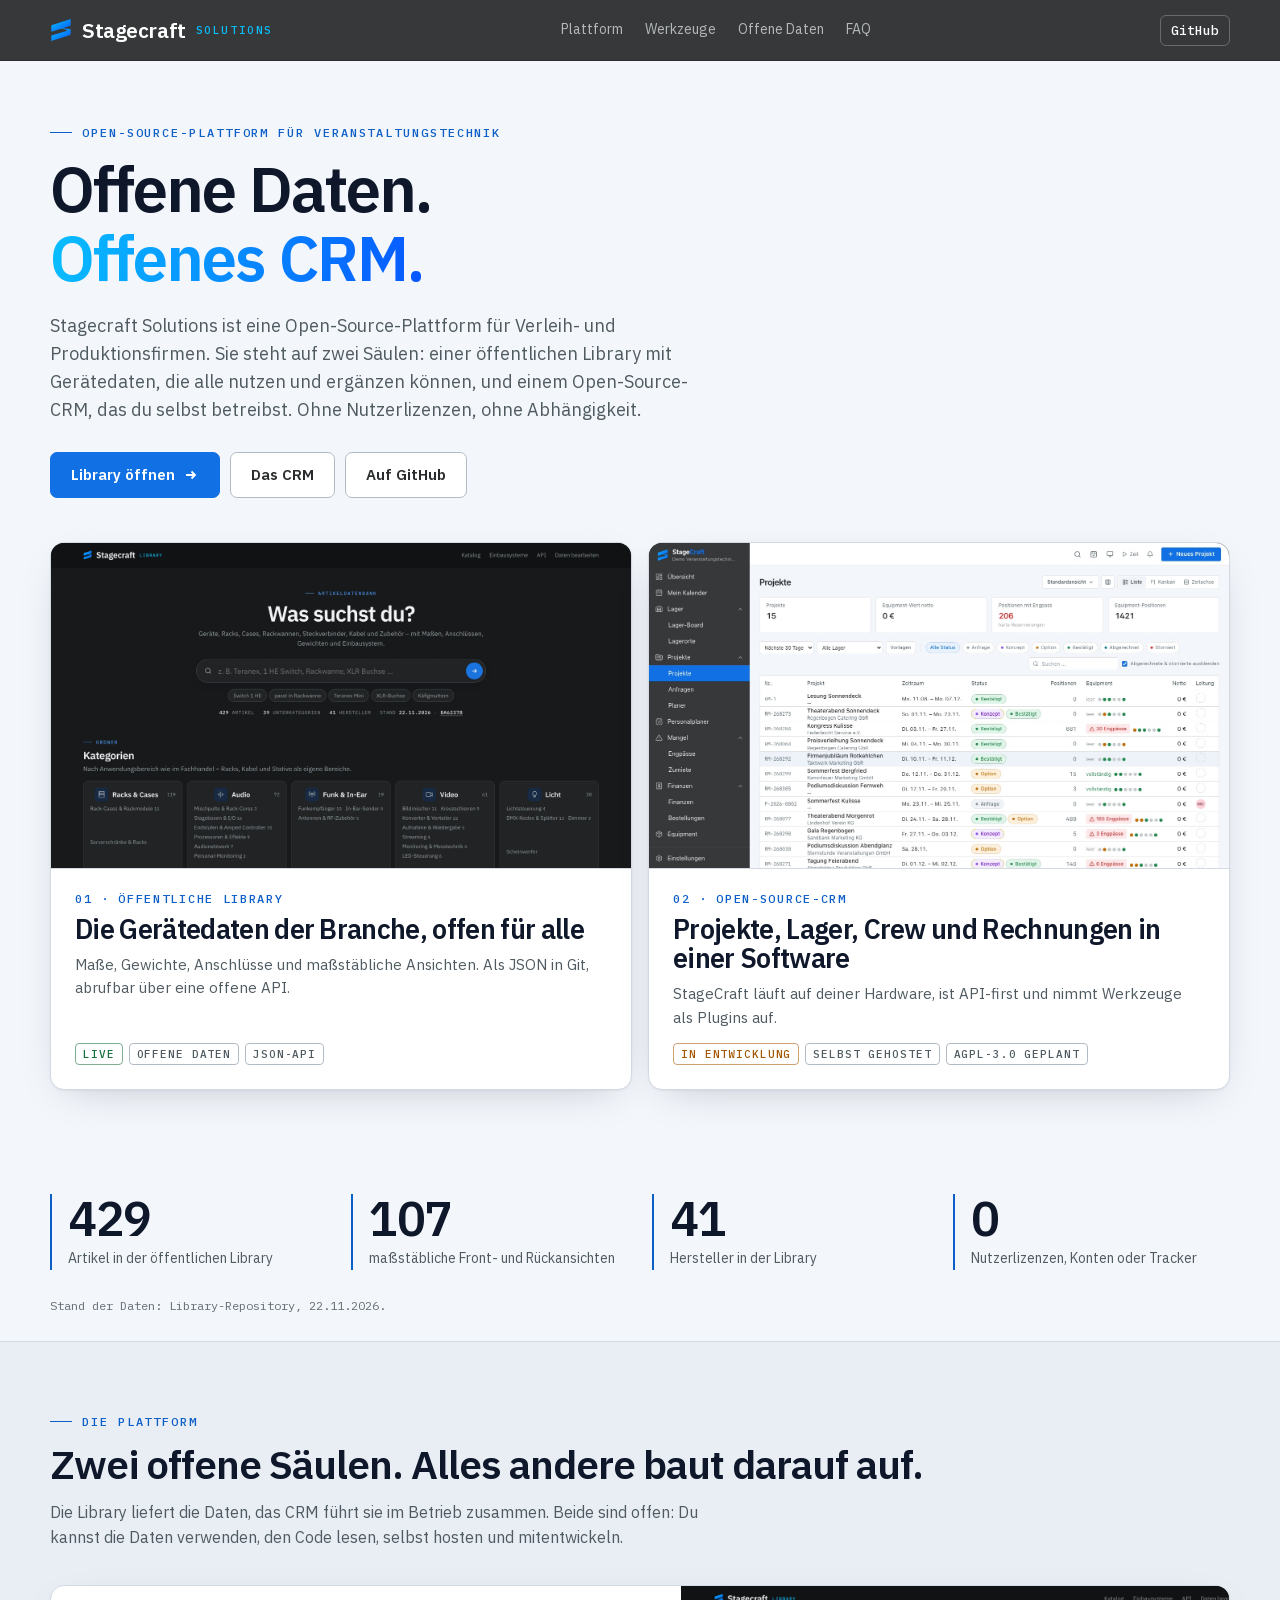
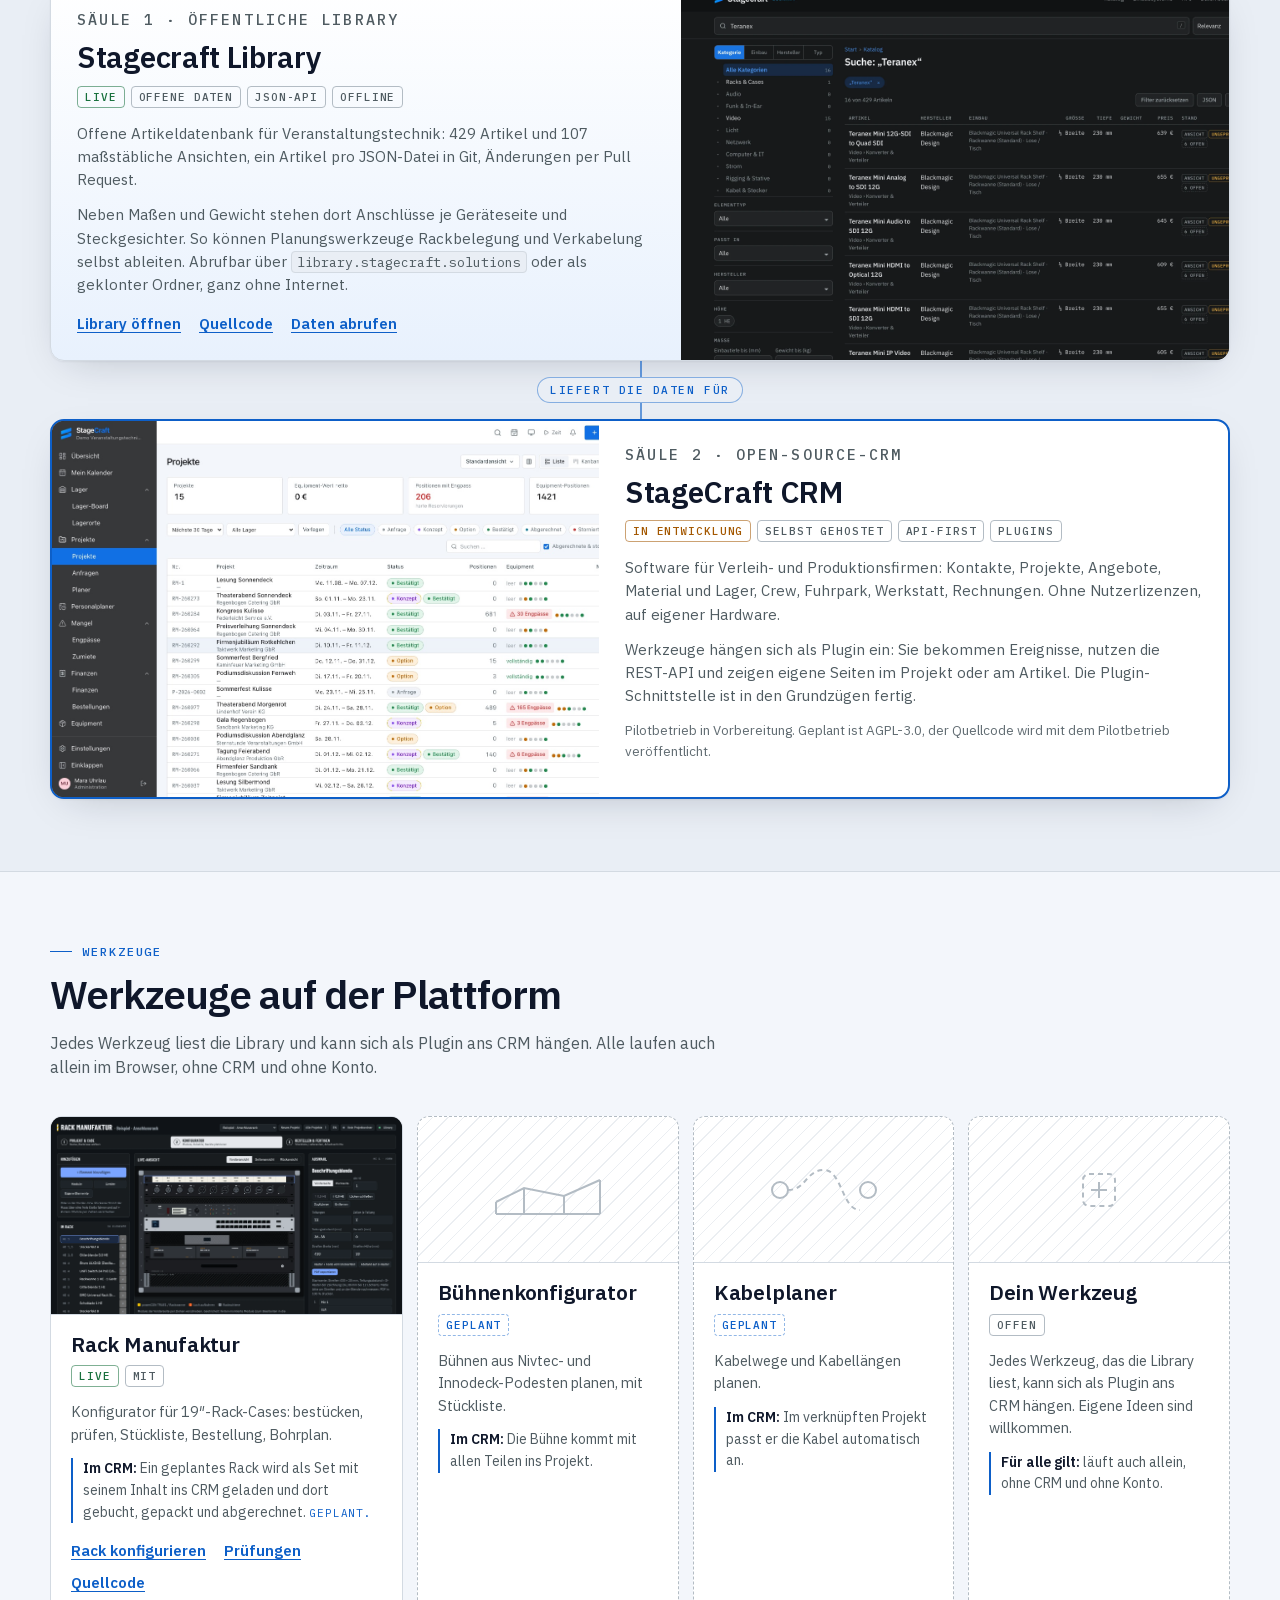
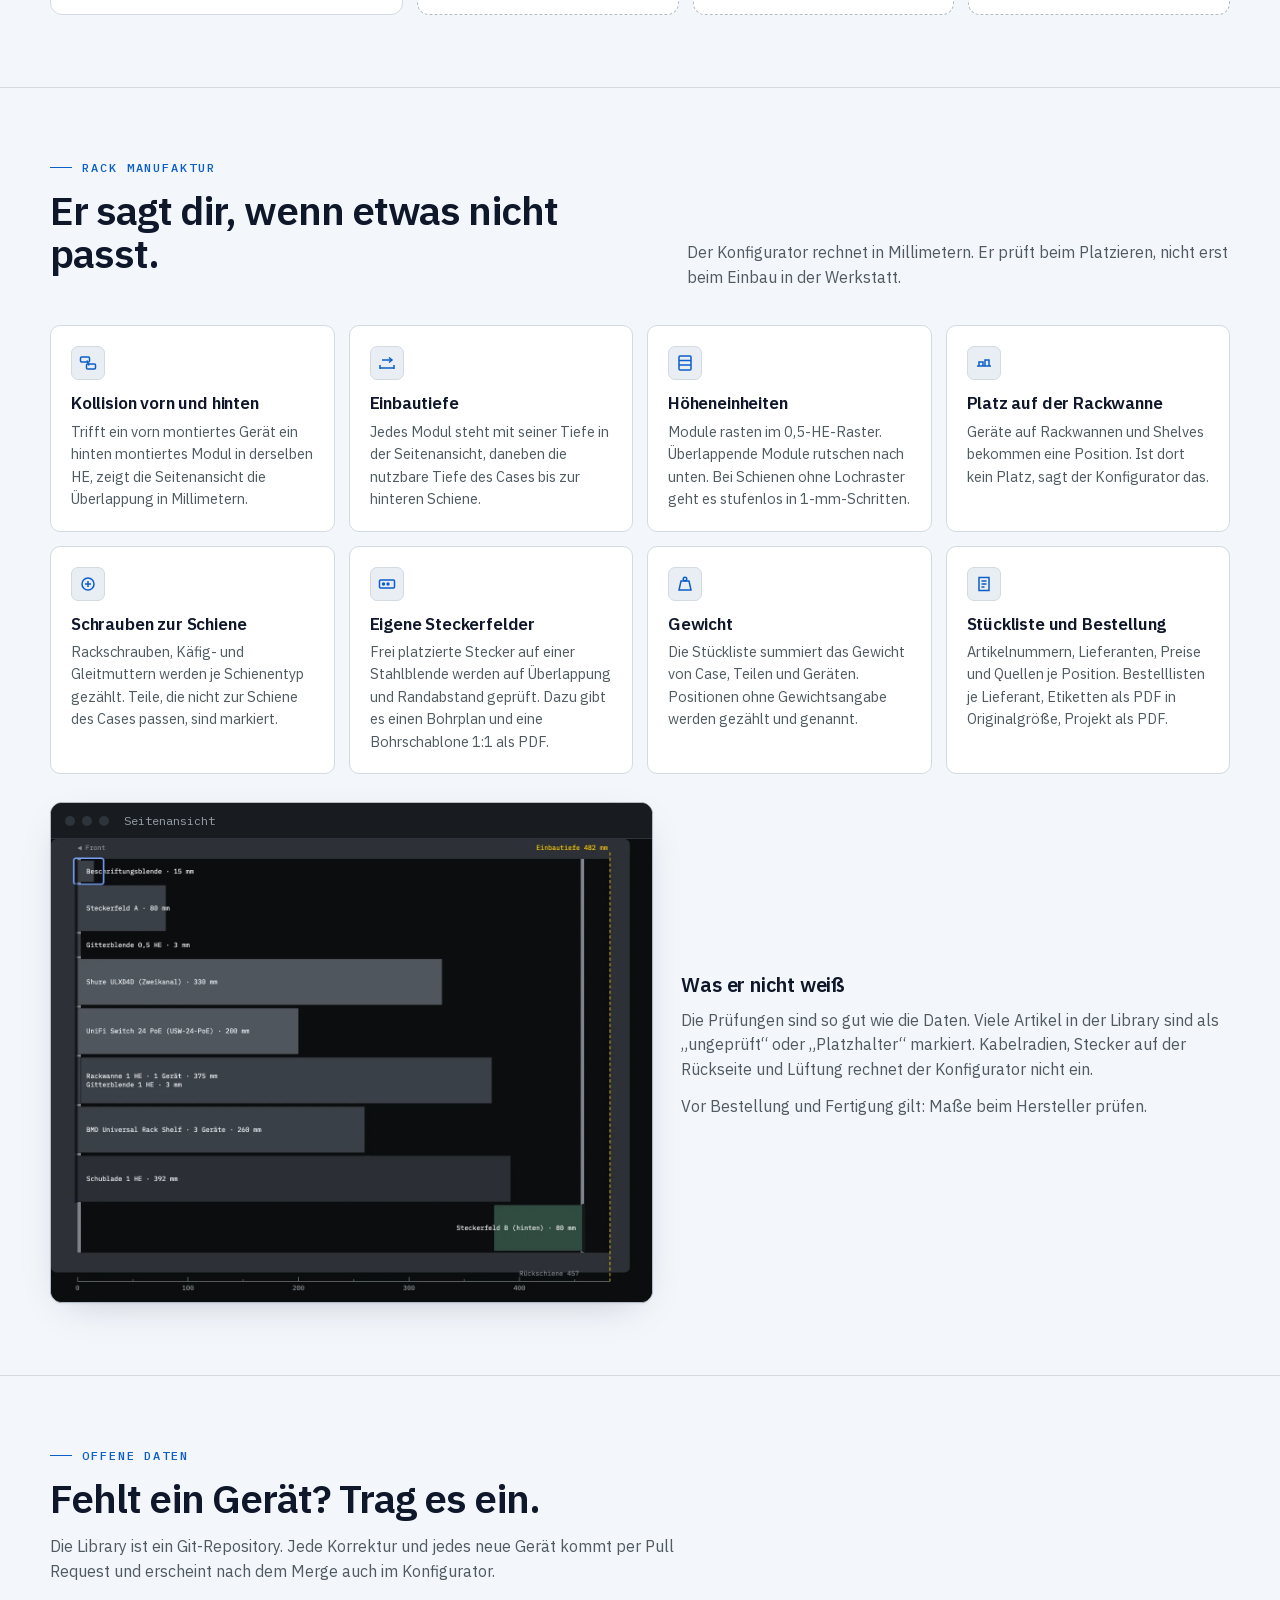
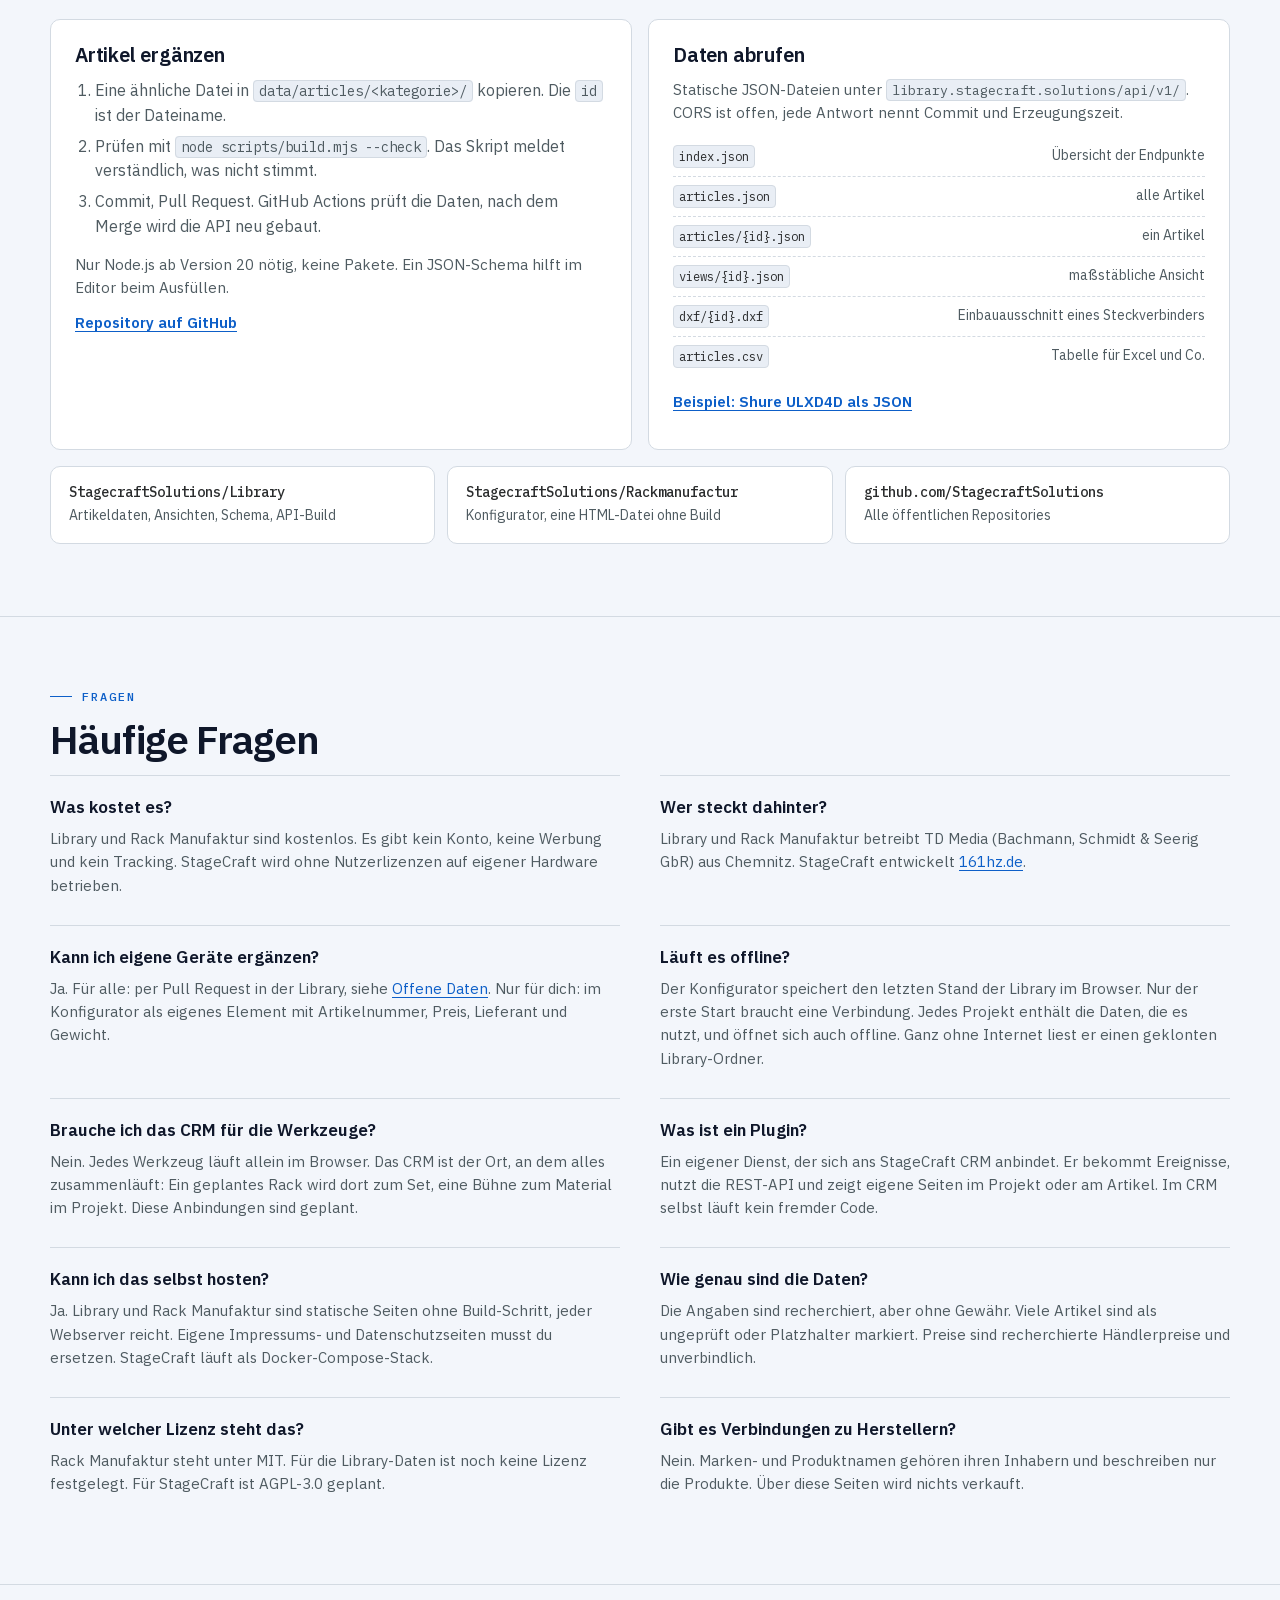
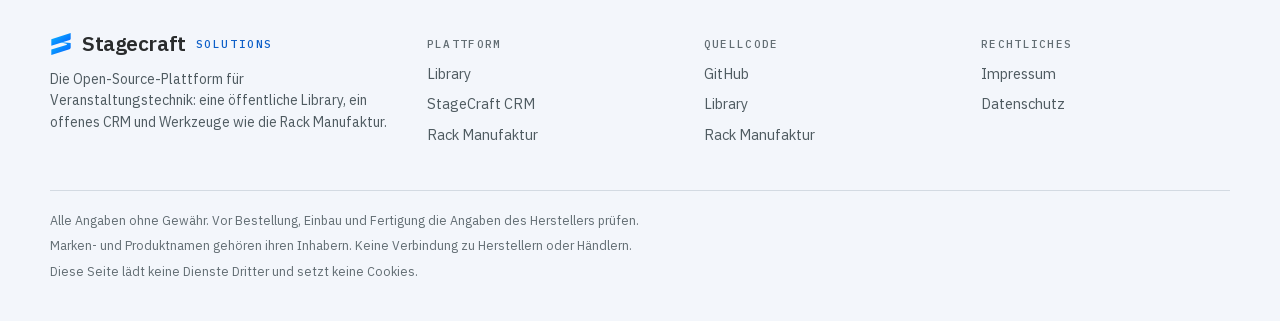
==== commit dfb1d370: "Neue Library-Screenshots (Startseite mit Suche, Trefferliste) und 41 Hersteller Co-Authored-By: Clau" ====
--- a/public/index.html
+++ b/public/index.html
@@ -255,7 +255,7 @@
 
     <div class="pillars">
       <a class="pillar" href="#library">
-        <div class="img"><img src="assets/img/library-katalog.webp" width="2880" height="1800" alt="Katalogseite der Stagecraft Library mit Suchfeld, Filtern nach Hersteller und Kategorie und einer Tabelle mit Artikeln, Maßen und Prüfstatus."></div>
+        <div class="img"><img src="assets/img/library-start.webp" width="2880" height="1800" alt="Startseite der Stagecraft Library: große Suche „Was suchst du?“ mit Beispielsuchen, darunter 429 Artikel, 39 Unterkategorien, 41 Hersteller und die Kategorien als Ordner."></div>
         <div class="body">
           <p class="num">01 · Öffentliche Library</p>
           <h2>Die Gerätedaten der Branche, offen für alle</h2>
@@ -282,10 +282,10 @@
     <ul>
       <li><b>429</b><span>Artikel in der öffentlichen Library</span></li>
       <li><b>107</b><span>maßstäbliche Front- und Rückansichten</span></li>
-      <li><b>37</b><span>Hersteller, von Adam Hall bis Sommer Cable</span></li>
+      <li><b>41</b><span>Hersteller in der Library</span></li>
       <li><b>0</b><span>Nutzerlizenzen, Konten oder Tracker</span></li>
     </ul>
-    <p class="src">Stand der Daten: Library-Repository, 21.11.2026.</p>
+    <p class="src">Stand der Daten: Library-Repository, 22.11.2026.</p>
   </div>
 </section>
 
@@ -298,7 +298,7 @@
 
     <div class="stack">
       <article class="layer lib" id="library">
-        <div class="img"><img src="assets/img/library-katalog.webp" width="2880" height="1800" loading="lazy" alt="Katalogseite der Stagecraft Library mit Tabelle aus Artikeln, Maßen und Prüfstatus."></div>
+        <div class="img"><img src="assets/img/library-katalog.webp" width="2880" height="1800" loading="lazy" alt="Suche nach „Teranex“ in der Stagecraft Library: links Ordner und Filter nach Kategorie, Einbau, Hersteller und Maßen, rechts 16 Treffer mit Einbausystem, Größe, Tiefe, Preis und Prüfstatus."></div>
         <div class="body">
           <p class="role">Säule 1 · Öffentliche Library</p>
           <h3>Stagecraft Library</h3>
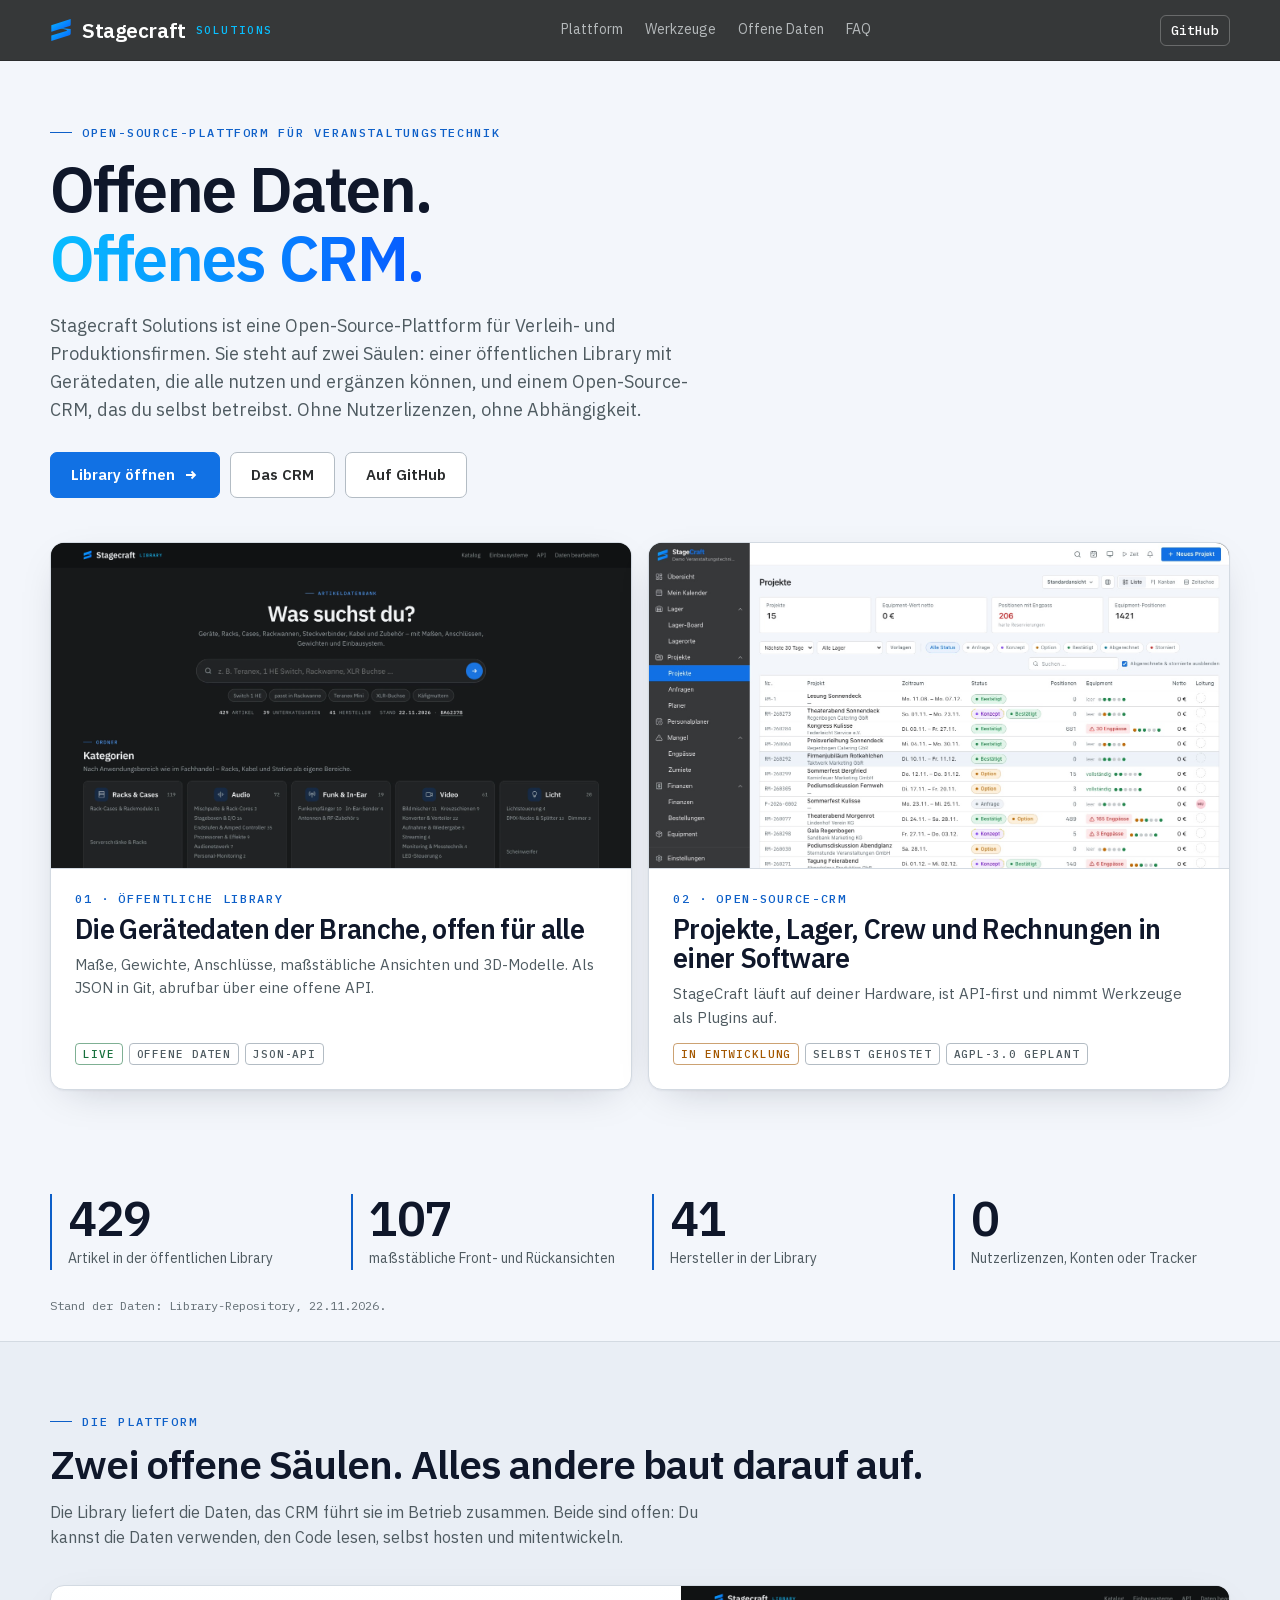
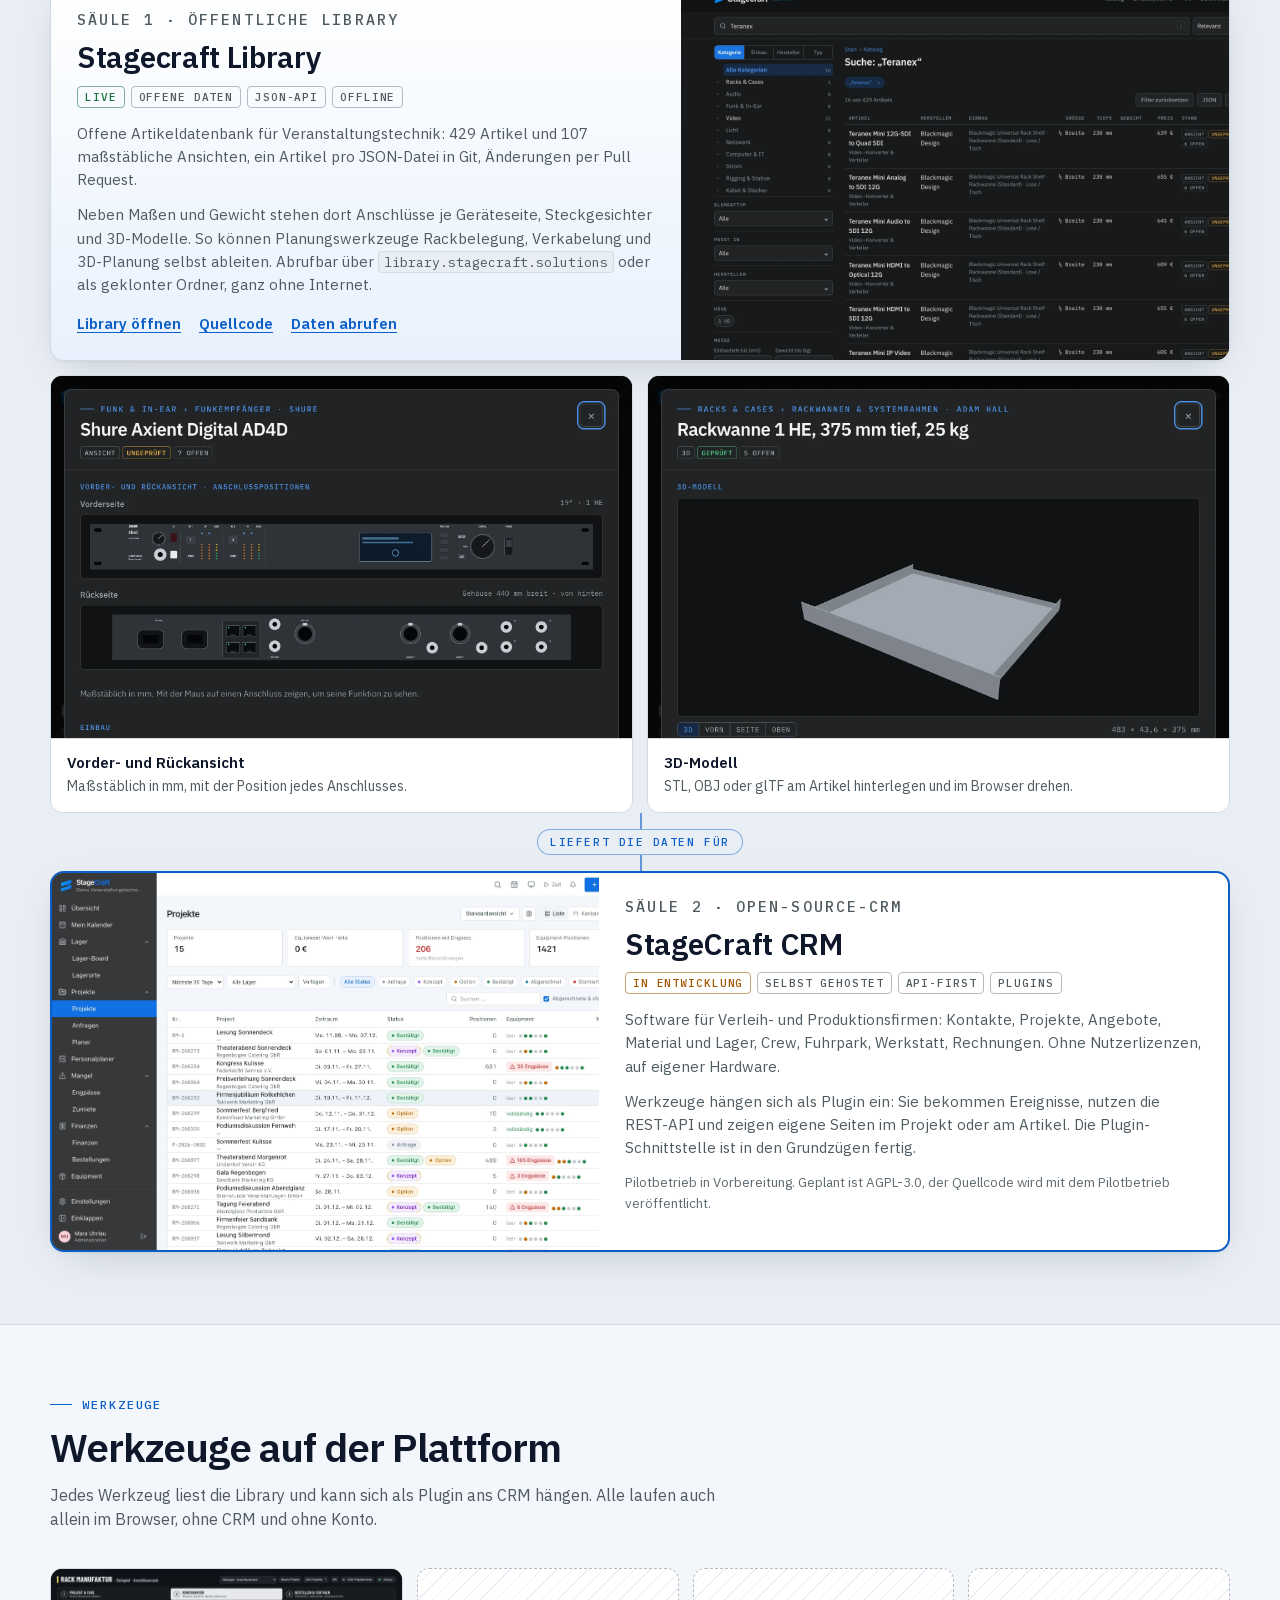
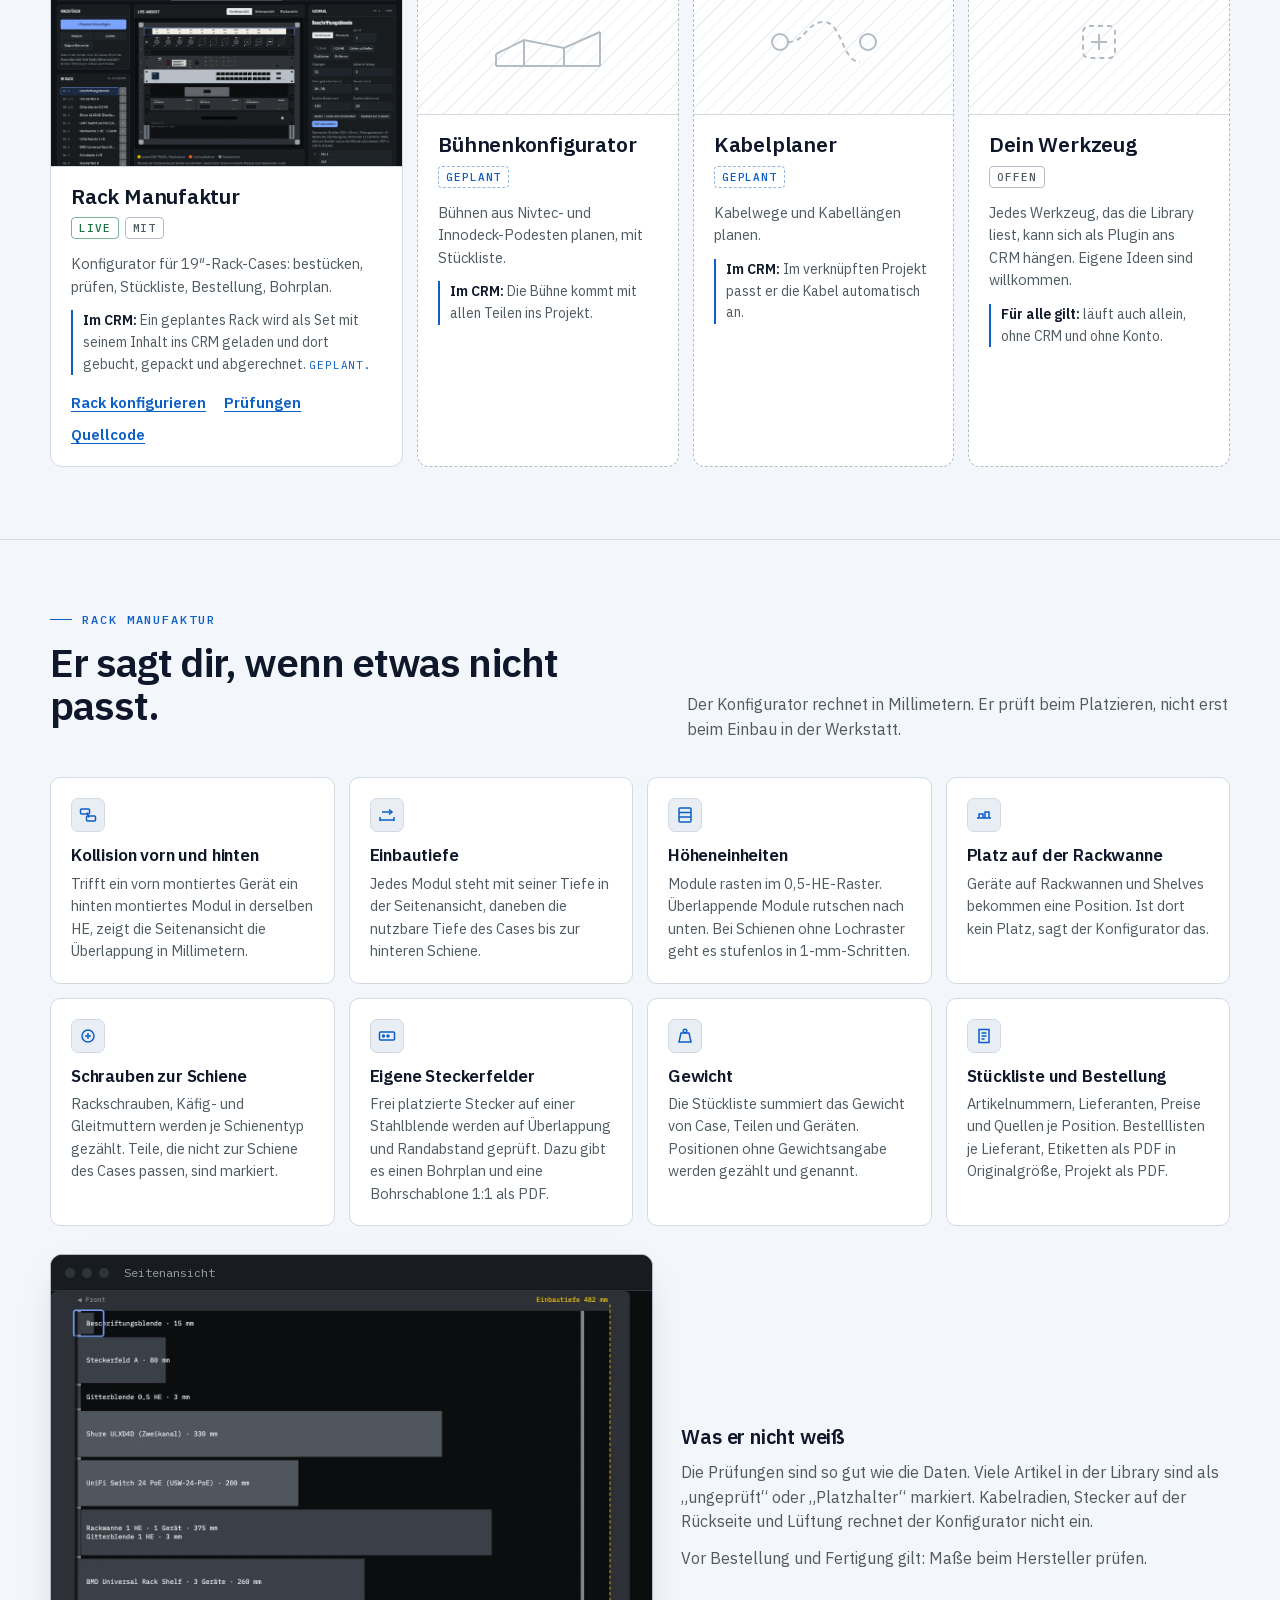
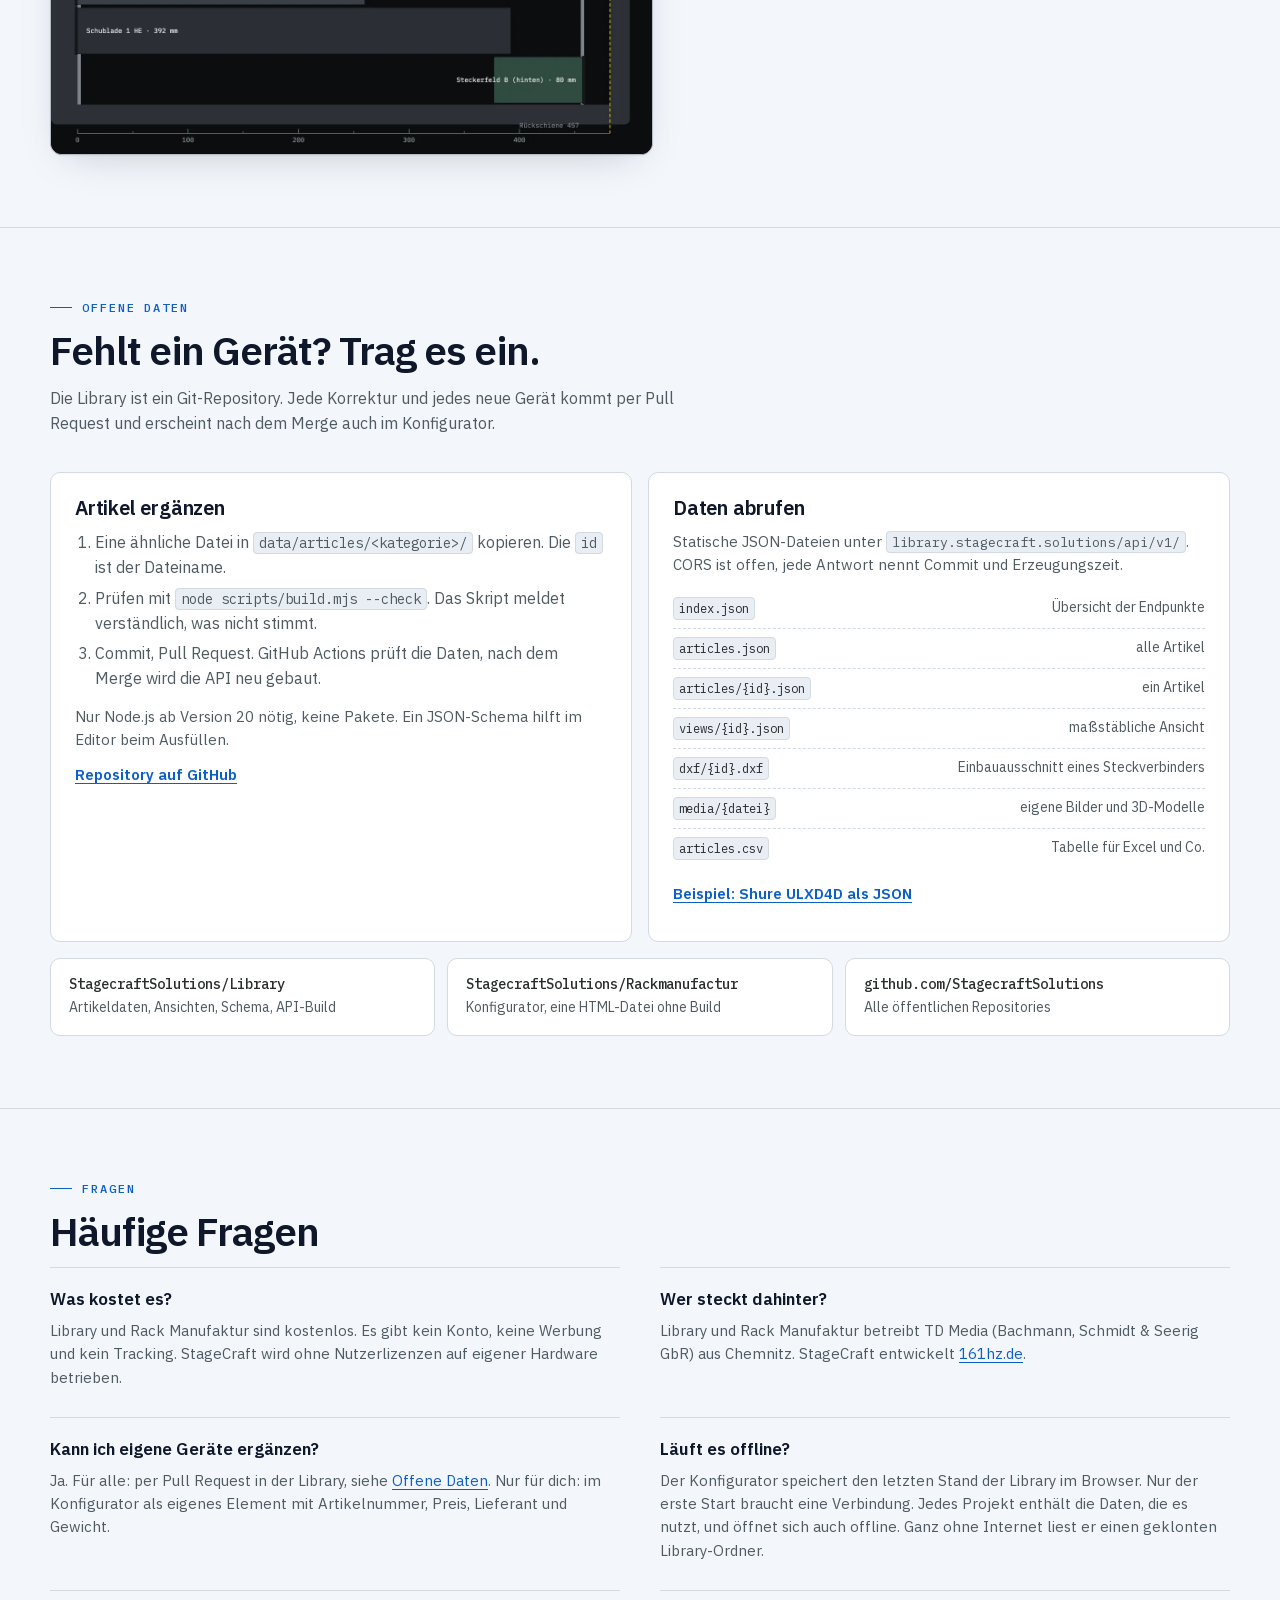
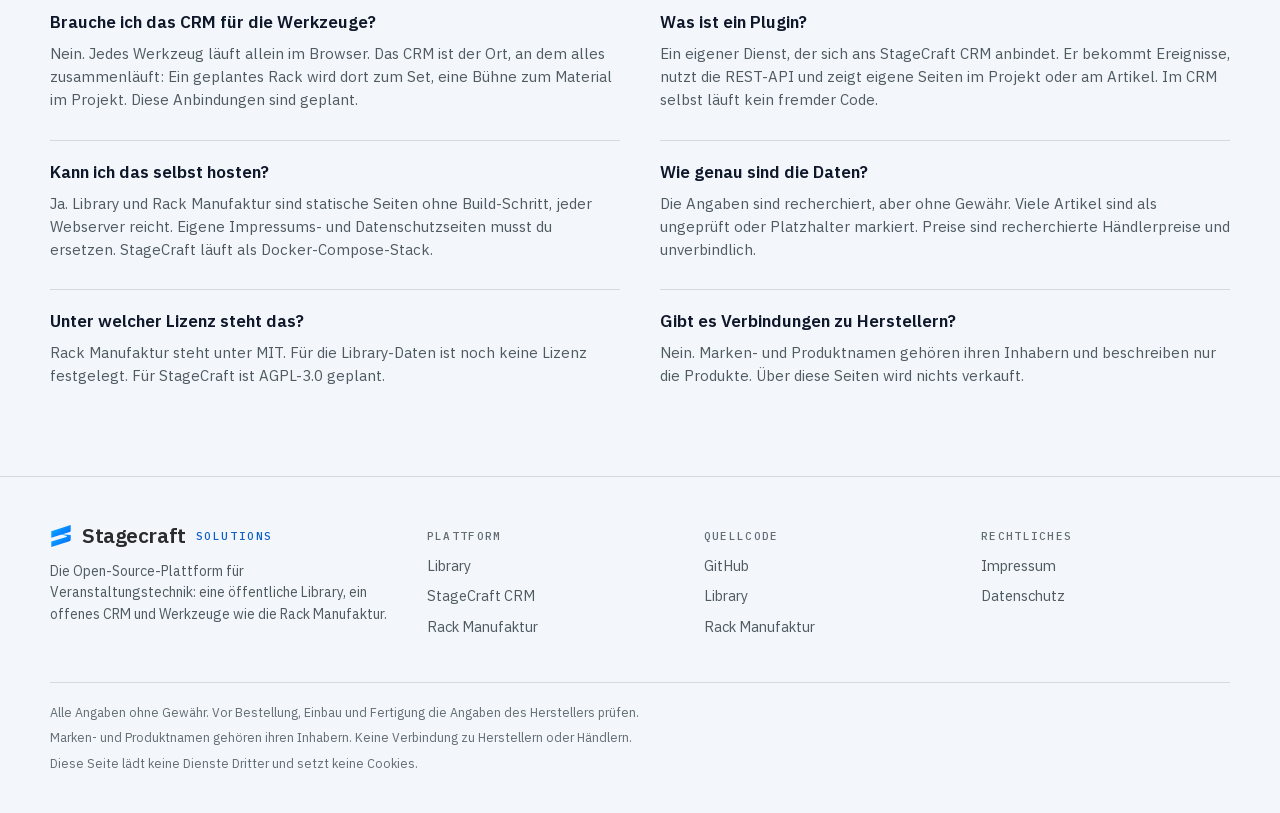
==== commit 1cfeef48: "Neue Library-Screenshots mit Ansicht und 3D-Modell, Texte zu 3D-Modellen Co-Authored-By: Claude Opus" ====
--- a/public/index.html
+++ b/public/index.html
@@ -163,6 +163,13 @@
 .band{position:relative;height:58px;display:grid;place-items:center}
 .band:before{content:"";position:absolute;left:50%;top:0;bottom:0;width:2px;background:var(--accent);opacity:.6}
 .band span{position:relative;font:500 11px var(--mono);letter-spacing:.14em;text-transform:uppercase;color:var(--accent);background:var(--panel2);padding:5px 12px;border:1px solid color-mix(in srgb,var(--accent) 45%,transparent);border-radius:20px}
+.libshots{display:grid;grid-template-columns:1fr 1fr;gap:14px;margin-top:14px}
+.libshots figure{margin:0;background:var(--panel);border:1px solid var(--line);border-radius:12px;overflow:hidden}
+.libshots .img{aspect-ratio:16/10;background:#101316;overflow:hidden;border-bottom:1px solid var(--line)}
+.libshots img{width:100%;height:100%;object-fit:cover;object-position:center top}
+.libshots figcaption{margin:0;padding:12px 16px 14px;font-size:14px;color:var(--muted)}
+.libshots figcaption b{display:block;color:var(--head);font-weight:600;font-size:15px;margin-bottom:2px}
+@media (max-width:760px){.libshots{grid-template-columns:1fr}}
 @media (max-width:1060px){.tools{grid-template-columns:1fr 1fr}}
 @media (max-width:760px){
   .layer,.layer.lib{grid-template-columns:1fr}
@@ -259,7 +266,7 @@
         <div class="body">
           <p class="num">01 · Öffentliche Library</p>
           <h2>Die Gerätedaten der Branche, offen für alle</h2>
-          <p>Maße, Gewichte, Anschlüsse und maßstäbliche Ansichten. Als JSON in Git, abrufbar über eine offene API.</p>
+          <p>Maße, Gewichte, Anschlüsse, maßstäbliche Ansichten und 3D-Modelle. Als JSON in Git, abrufbar über eine offene API.</p>
           <div class="tags"><span class="tag live">Live</span><span class="tag">Offene Daten</span><span class="tag">JSON-API</span></div>
         </div>
       </a>
@@ -304,10 +311,21 @@
           <h3>Stagecraft Library</h3>
           <div class="tags"><span class="tag live">Live</span><span class="tag">Offene Daten</span><span class="tag">JSON-API</span><span class="tag">Offline</span></div>
           <p>Offene Artikeldatenbank für Veranstaltungstechnik: 429 Artikel und 107 maßstäbliche Ansichten, ein Artikel pro JSON-Datei in Git, Änderungen per Pull Request.</p>
-          <p>Neben Maßen und Gewicht stehen dort Anschlüsse je Geräteseite und Steckgesichter. So können Planungswerkzeuge Rackbelegung und Verkabelung selbst ableiten. Abrufbar über <code>library.stagecraft.solutions</code> oder als geklonter Ordner, ganz ohne Internet.</p>
+          <p>Neben Maßen und Gewicht stehen dort Anschlüsse je Geräteseite, Steckgesichter und 3D-Modelle. So können Planungswerkzeuge Rackbelegung, Verkabelung und 3D-Planung selbst ableiten. Abrufbar über <code>library.stagecraft.solutions</code> oder als geklonter Ordner, ganz ohne Internet.</p>
           <div class="links"><a href="https://library.stagecraft.solutions/">Library öffnen</a><a href="https://github.com/StagecraftSolutions/Library" rel="noopener">Quellcode</a><a href="#offen">Daten abrufen</a></div>
         </div>
       </article>
+
+      <div class="libshots">
+        <figure>
+          <div class="img"><img src="assets/img/library-ansicht.webp" width="1800" height="1640" loading="lazy" alt="Artikel Shure Axient Digital AD4D in der Library: maßstäbliche Vorder- und Rückansicht mit allen Anschlüssen, darunter Einbau in die 19″-Rackschiene."></div>
+          <figcaption><b>Vorder- und Rückansicht</b> Maßstäblich in mm, mit der Position jedes Anschlusses.</figcaption>
+        </figure>
+        <figure>
+          <div class="img"><img src="assets/img/library-3d.webp" width="1800" height="1640" loading="lazy" alt="Artikel Rackwanne 1 HE in der Library: drehbares 3D-Modell mit Knöpfen für 3D, Vorn, Seite und Oben und den Maßen 483 × 43,6 × 375 mm."></div>
+          <figcaption><b>3D-Modell</b> STL, OBJ oder glTF am Artikel hinterlegen und im Browser drehen.</figcaption>
+        </figure>
+      </div>
 
       <div class="band" aria-hidden="true"><span>liefert die Daten für</span></div>
 
@@ -467,6 +485,7 @@
           <li><code>articles/{id}.json</code><span>ein Artikel</span></li>
           <li><code>views/{id}.json</code><span>maßstäbliche Ansicht</span></li>
           <li><code>dxf/{id}.dxf</code><span>Einbauausschnitt eines Steckverbinders</span></li>
+          <li><code>media/{datei}</code><span>eigene Bilder und 3D-Modelle</span></li>
           <li><code>articles.csv</code><span>Tabelle für Excel und Co.</span></li>
         </ul>
         <p><a href="https://library.stagecraft.solutions/api/v1/articles/ulxd4d.json">Beispiel: Shure ULXD4D als JSON</a></p>
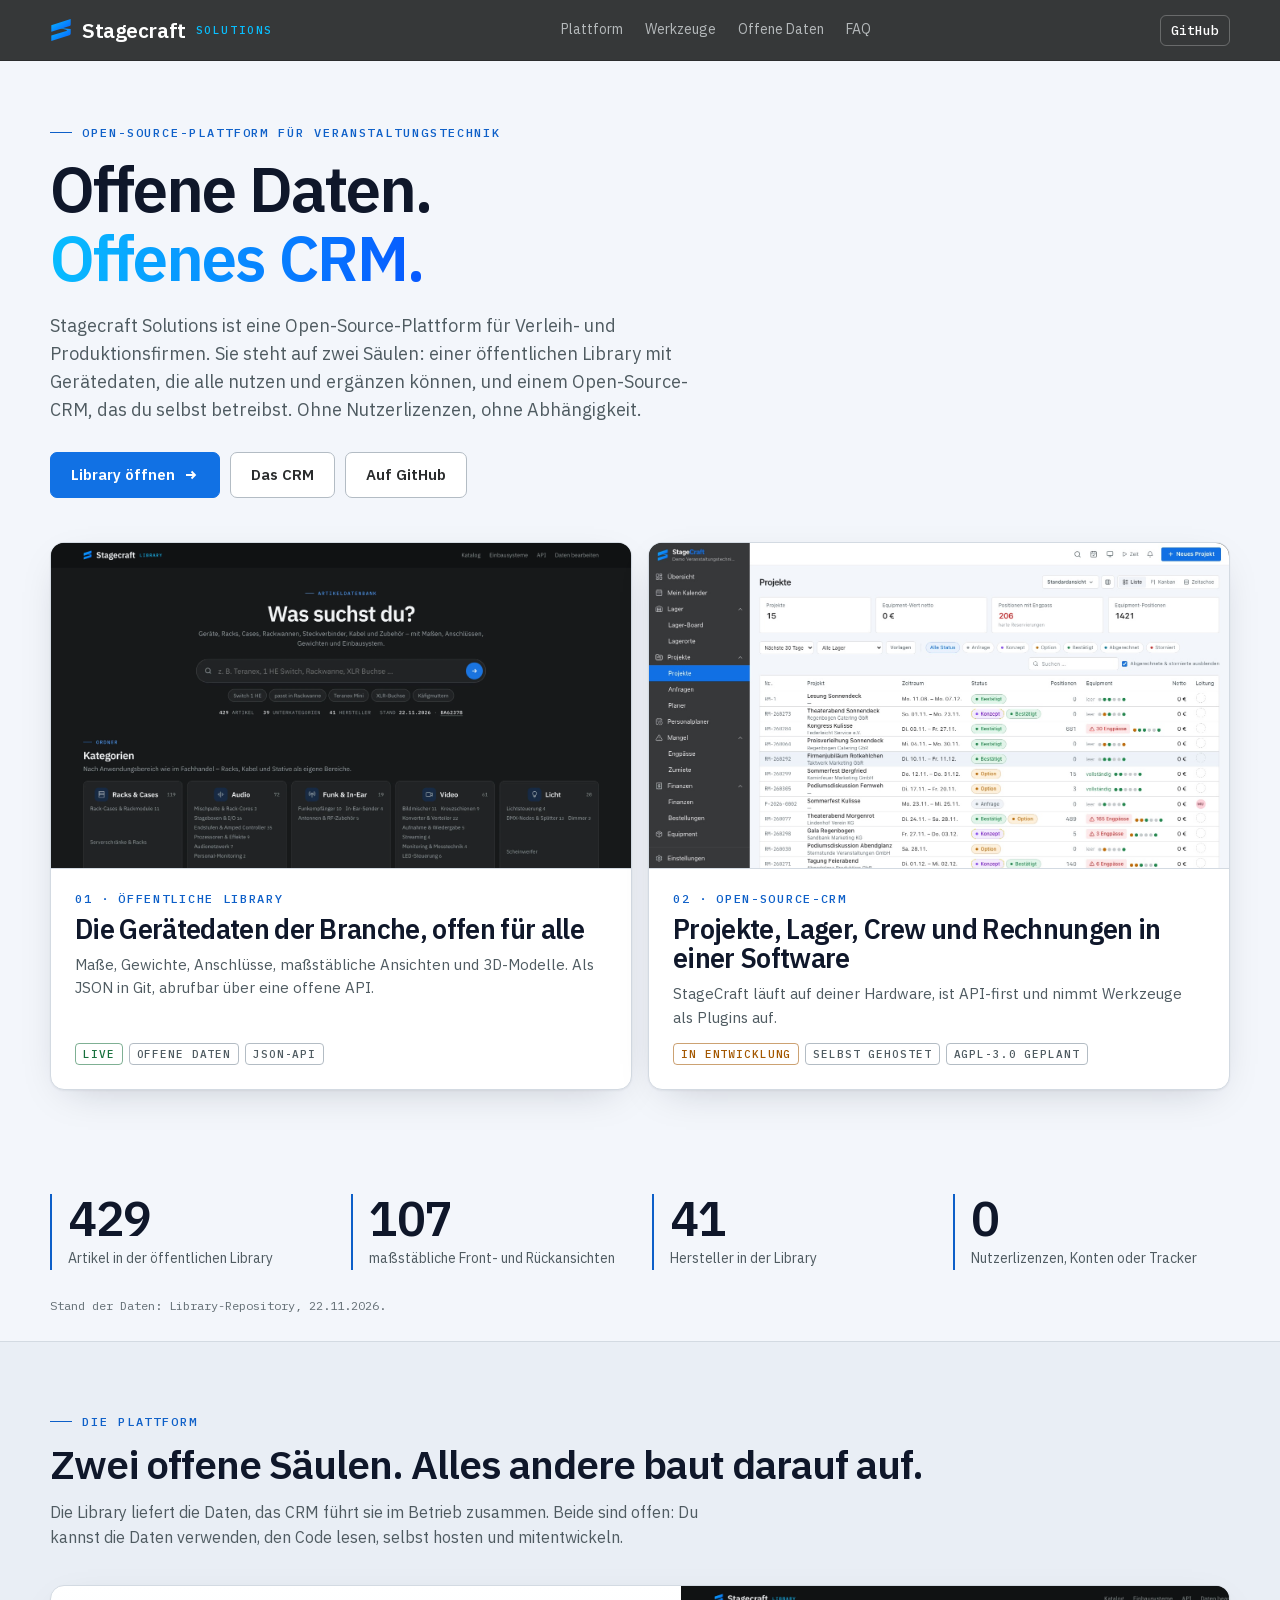
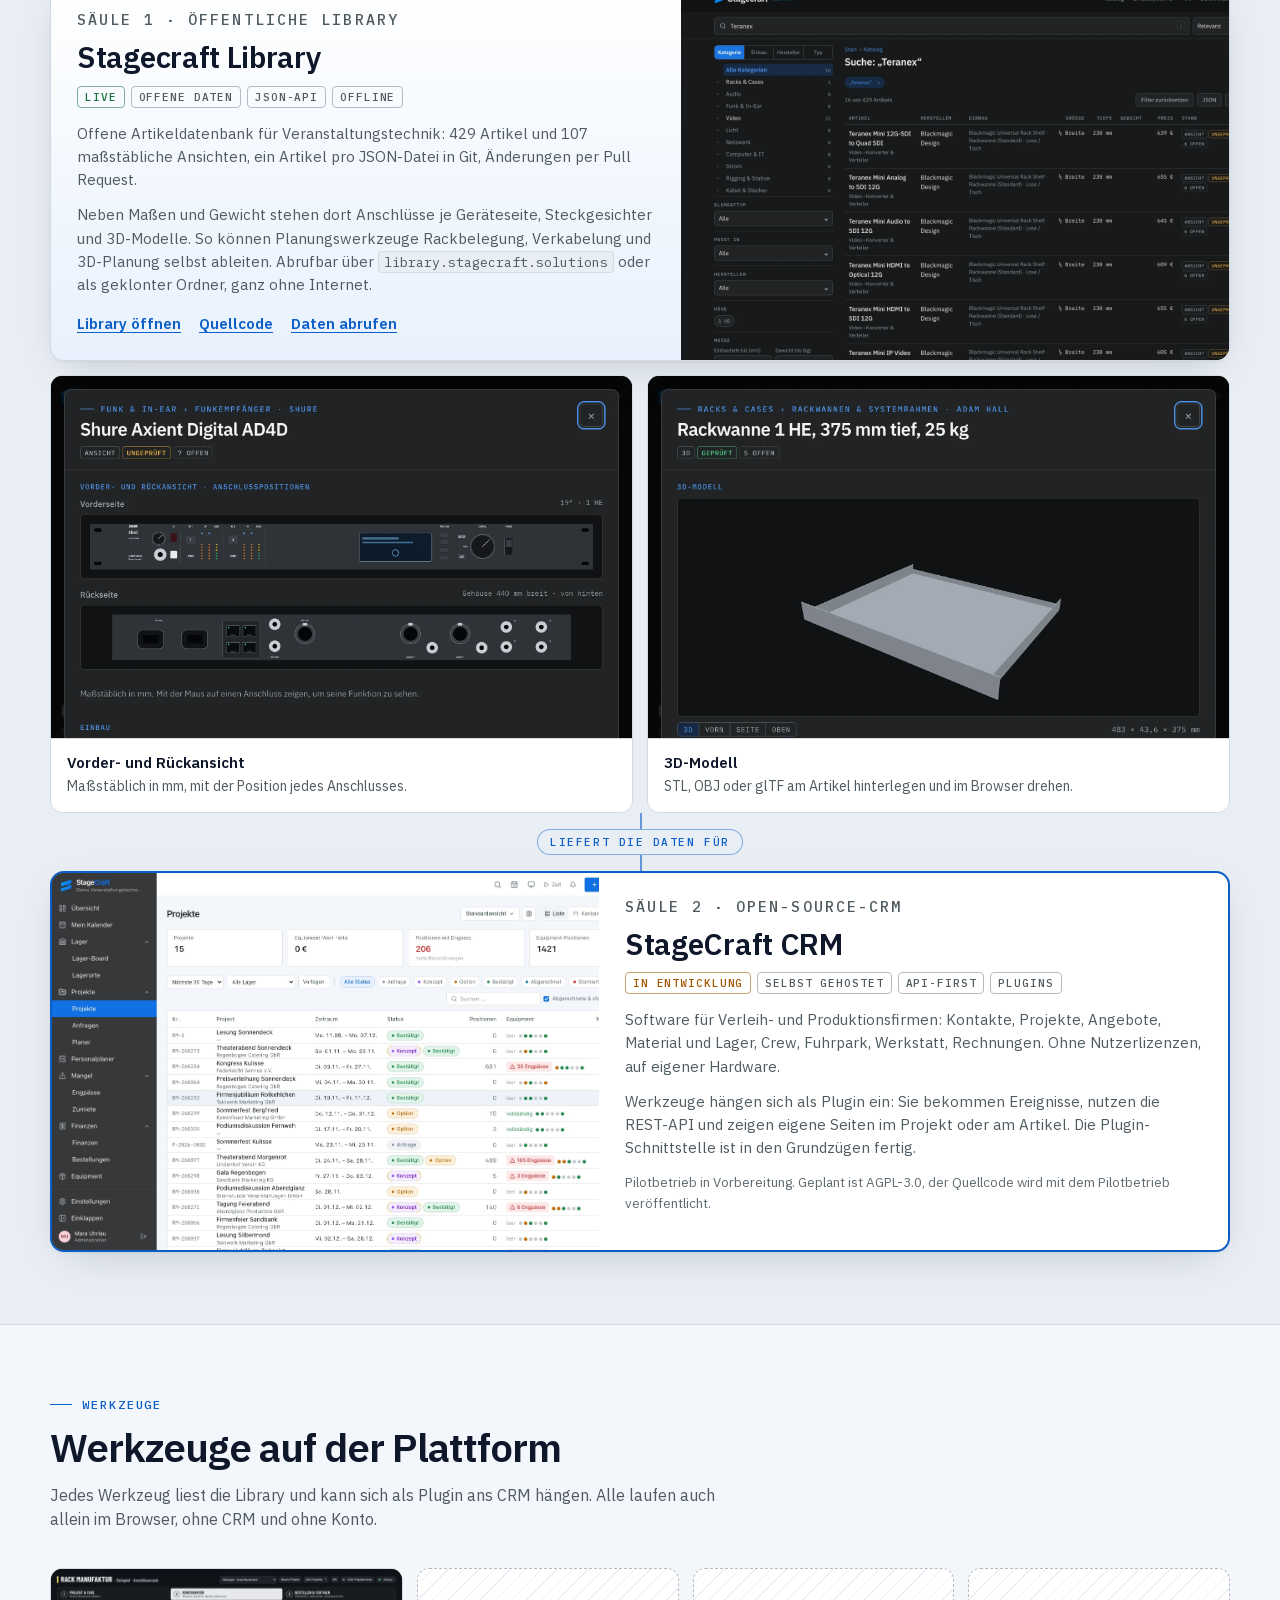
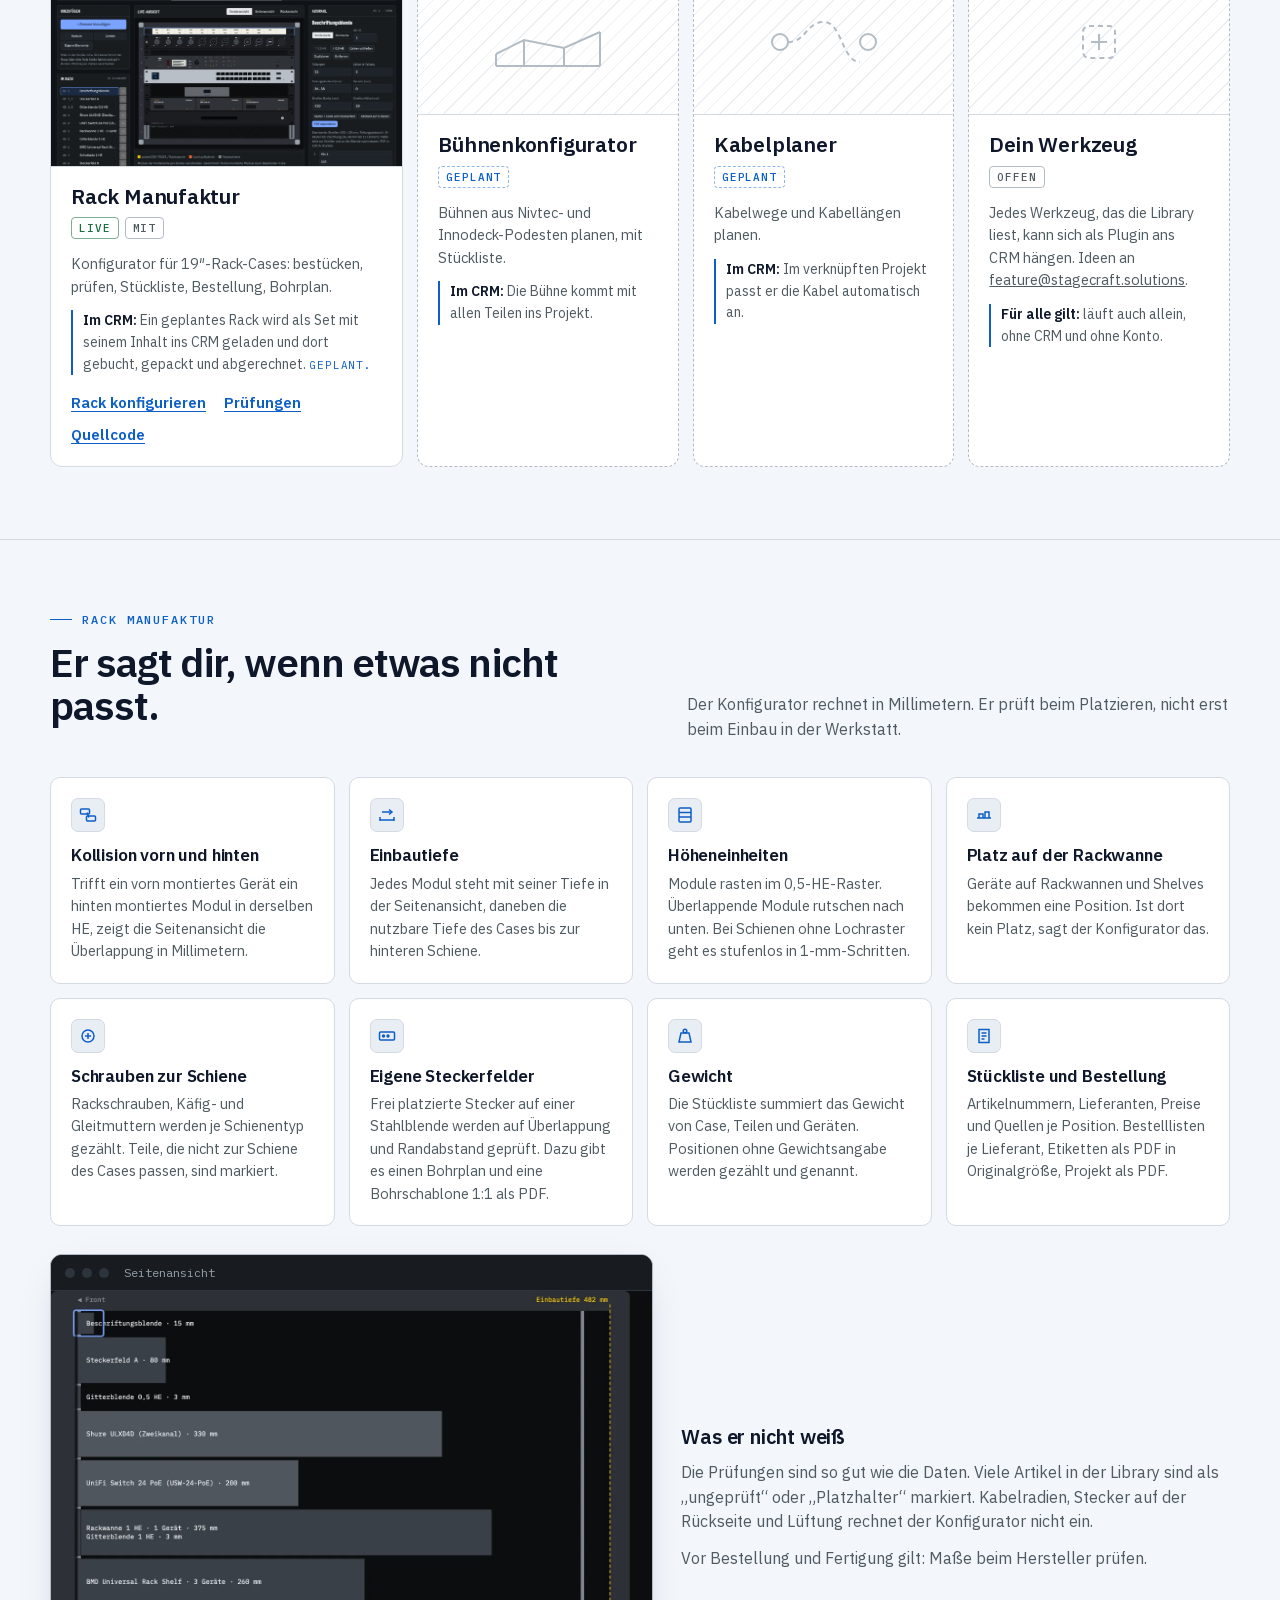
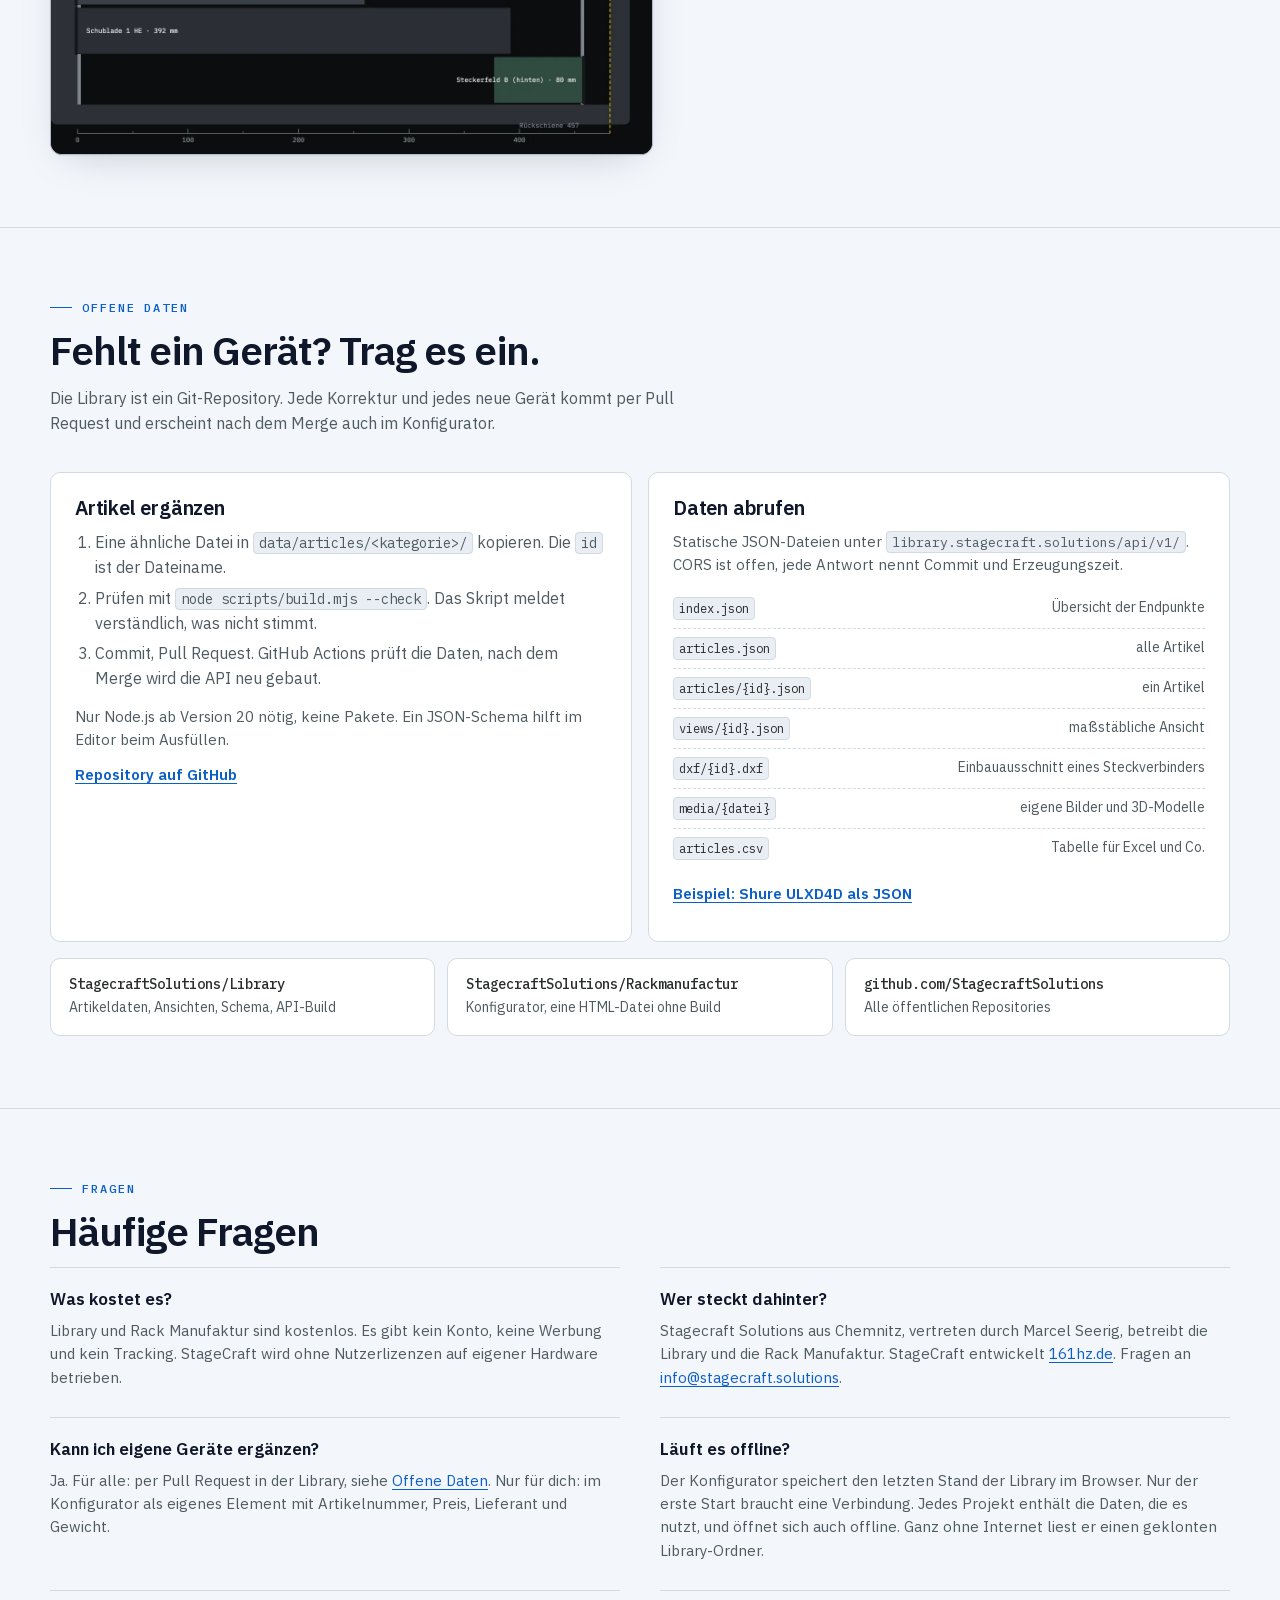
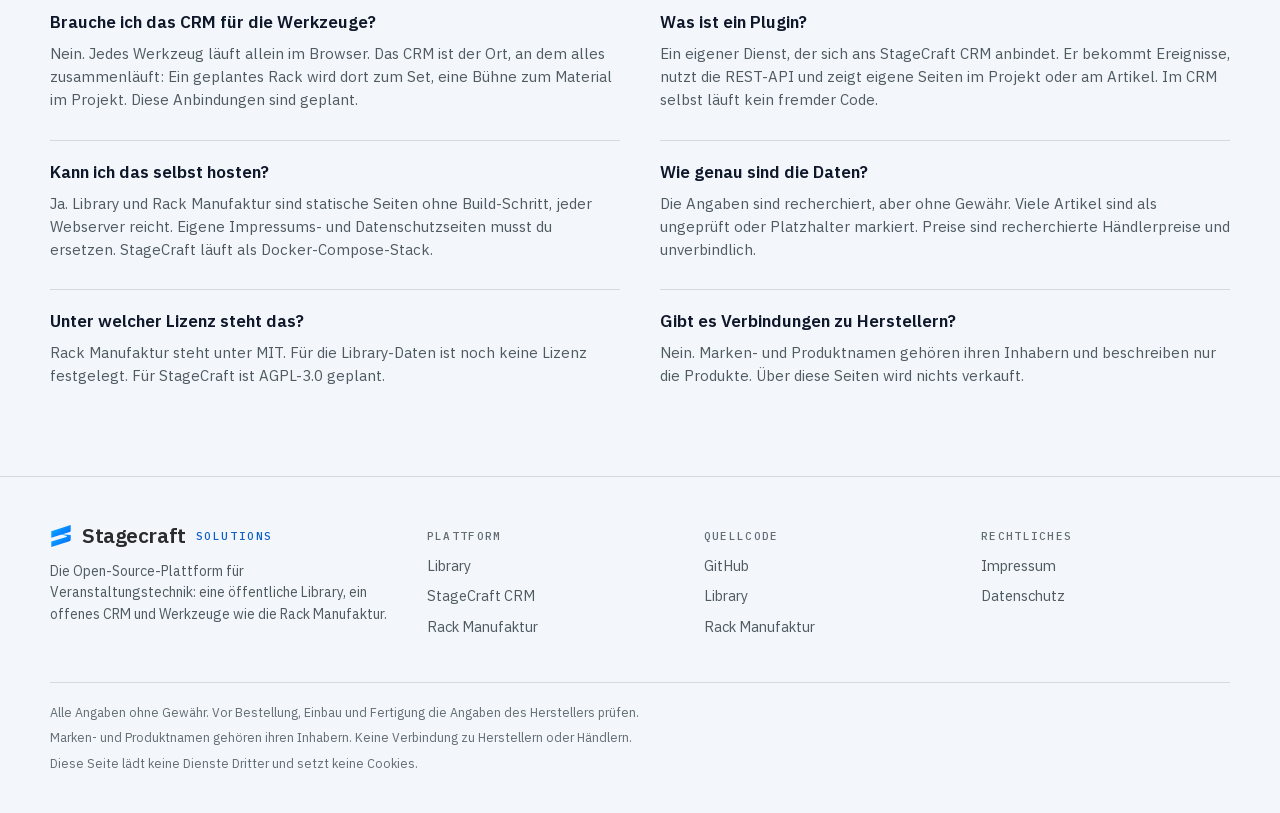
==== commit 0e793960: "Impressum und Datenschutz: Stagecraft Solutions, vertreten durch Marcel Seerig Co-Authored-By: Claud" ====
--- a/public/index.html
+++ b/public/index.html
@@ -384,7 +384,7 @@
         <div class="body">
           <h3>Dein Werkzeug</h3>
           <div class="tags"><span class="tag">Offen</span></div>
-          <p>Jedes Werkzeug, das die Library liest, kann sich als Plugin ans CRM hängen. Eigene Ideen sind willkommen.</p>
+          <p>Jedes Werkzeug, das die Library liest, kann sich als Plugin ans CRM hängen. Ideen an <a href="mailto:feature@stagecraft.solutions">feature@stagecraft.solutions</a>.</p>
           <p class="crm-hint"><b>Für alle gilt:</b> läuft auch allein, ohne CRM und ohne Konto.</p>
         </div>
       </article>
@@ -511,7 +511,7 @@
       </div>
       <div>
         <h3>Wer steckt dahinter?</h3>
-        <p>Library und Rack Manufaktur betreibt TD Media (Bachmann, Schmidt &amp; Seerig GbR) aus Chemnitz. StageCraft entwickelt <a href="https://161hz.de" rel="noopener">161hz.de</a>.</p>
+        <p>Stagecraft Solutions aus Chemnitz, vertreten durch Marcel Seerig, betreibt die Library und die Rack Manufaktur. StageCraft entwickelt <a href="https://161hz.de" rel="noopener">161hz.de</a>. Fragen an <a href="mailto:info@stagecraft.solutions">info@stagecraft.solutions</a>.</p>
       </div>
       <div>
         <h3>Kann ich eigene Geräte ergänzen?</h3>
